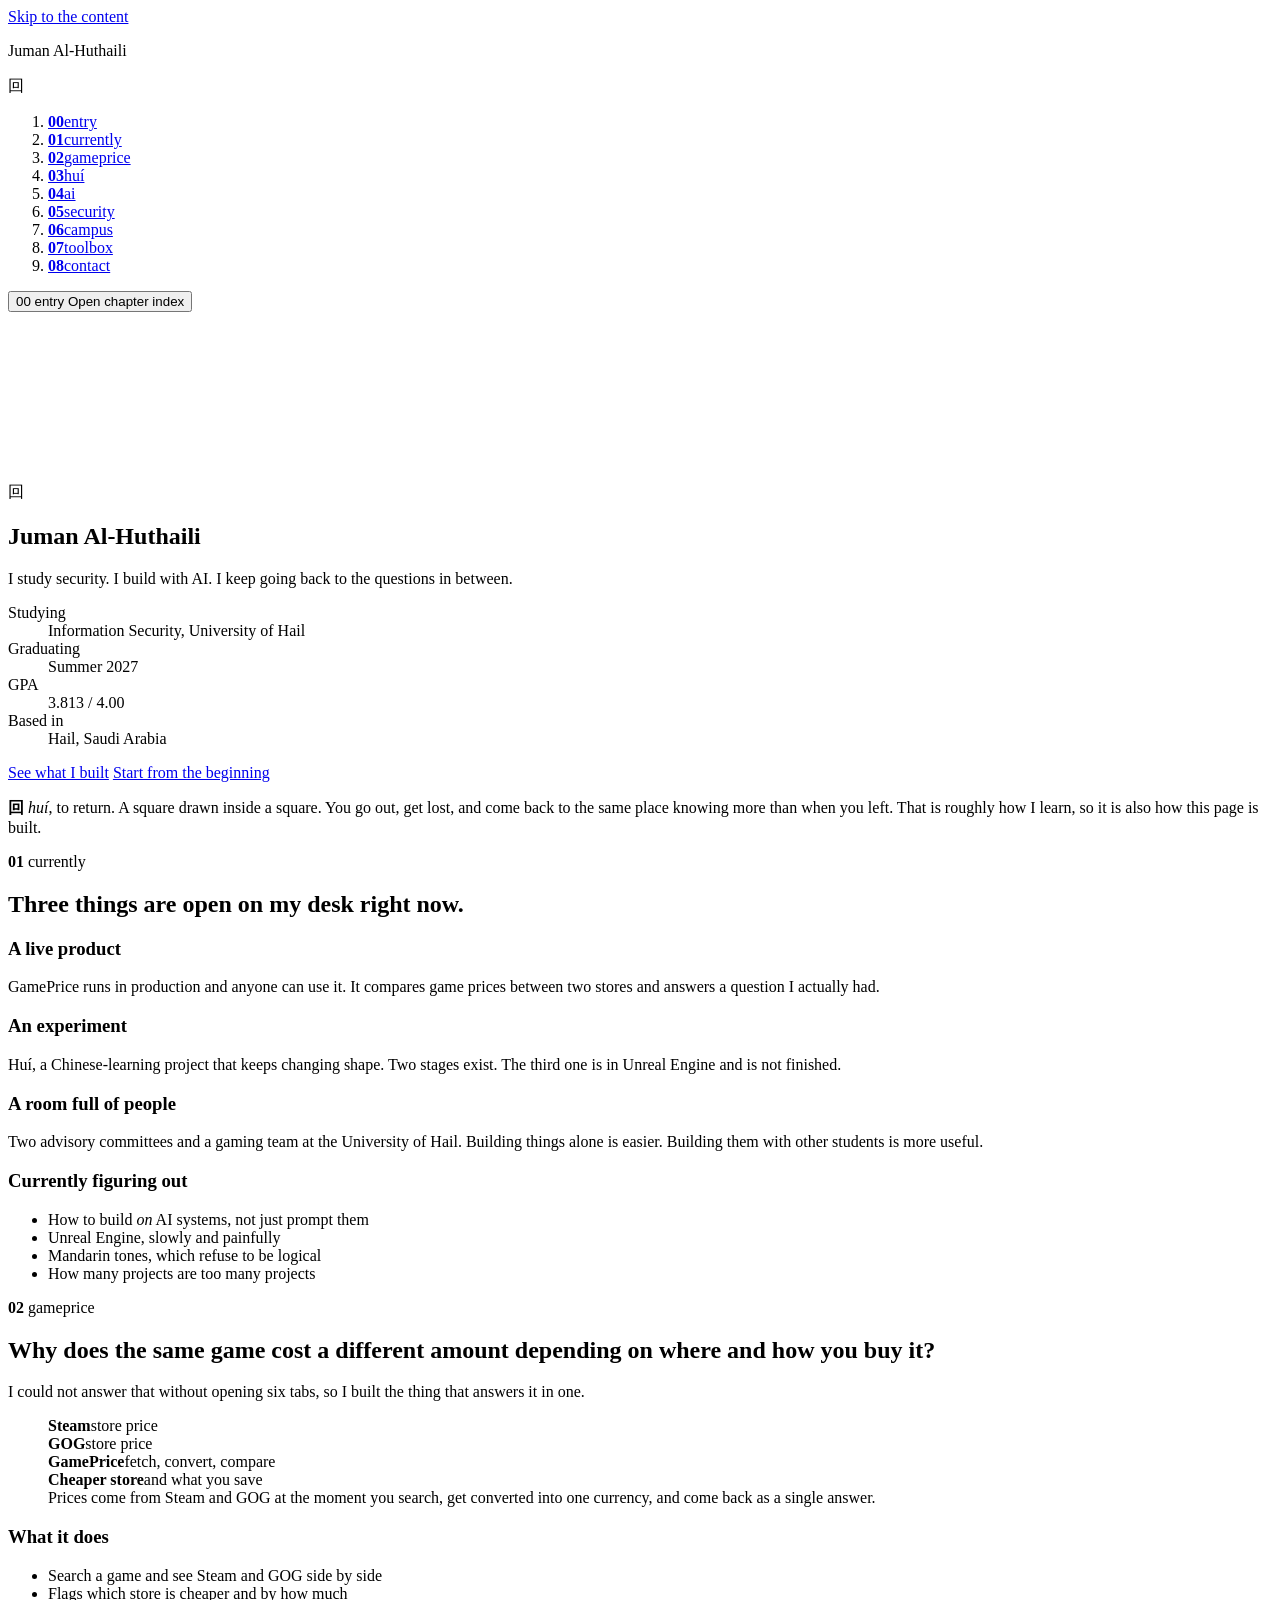
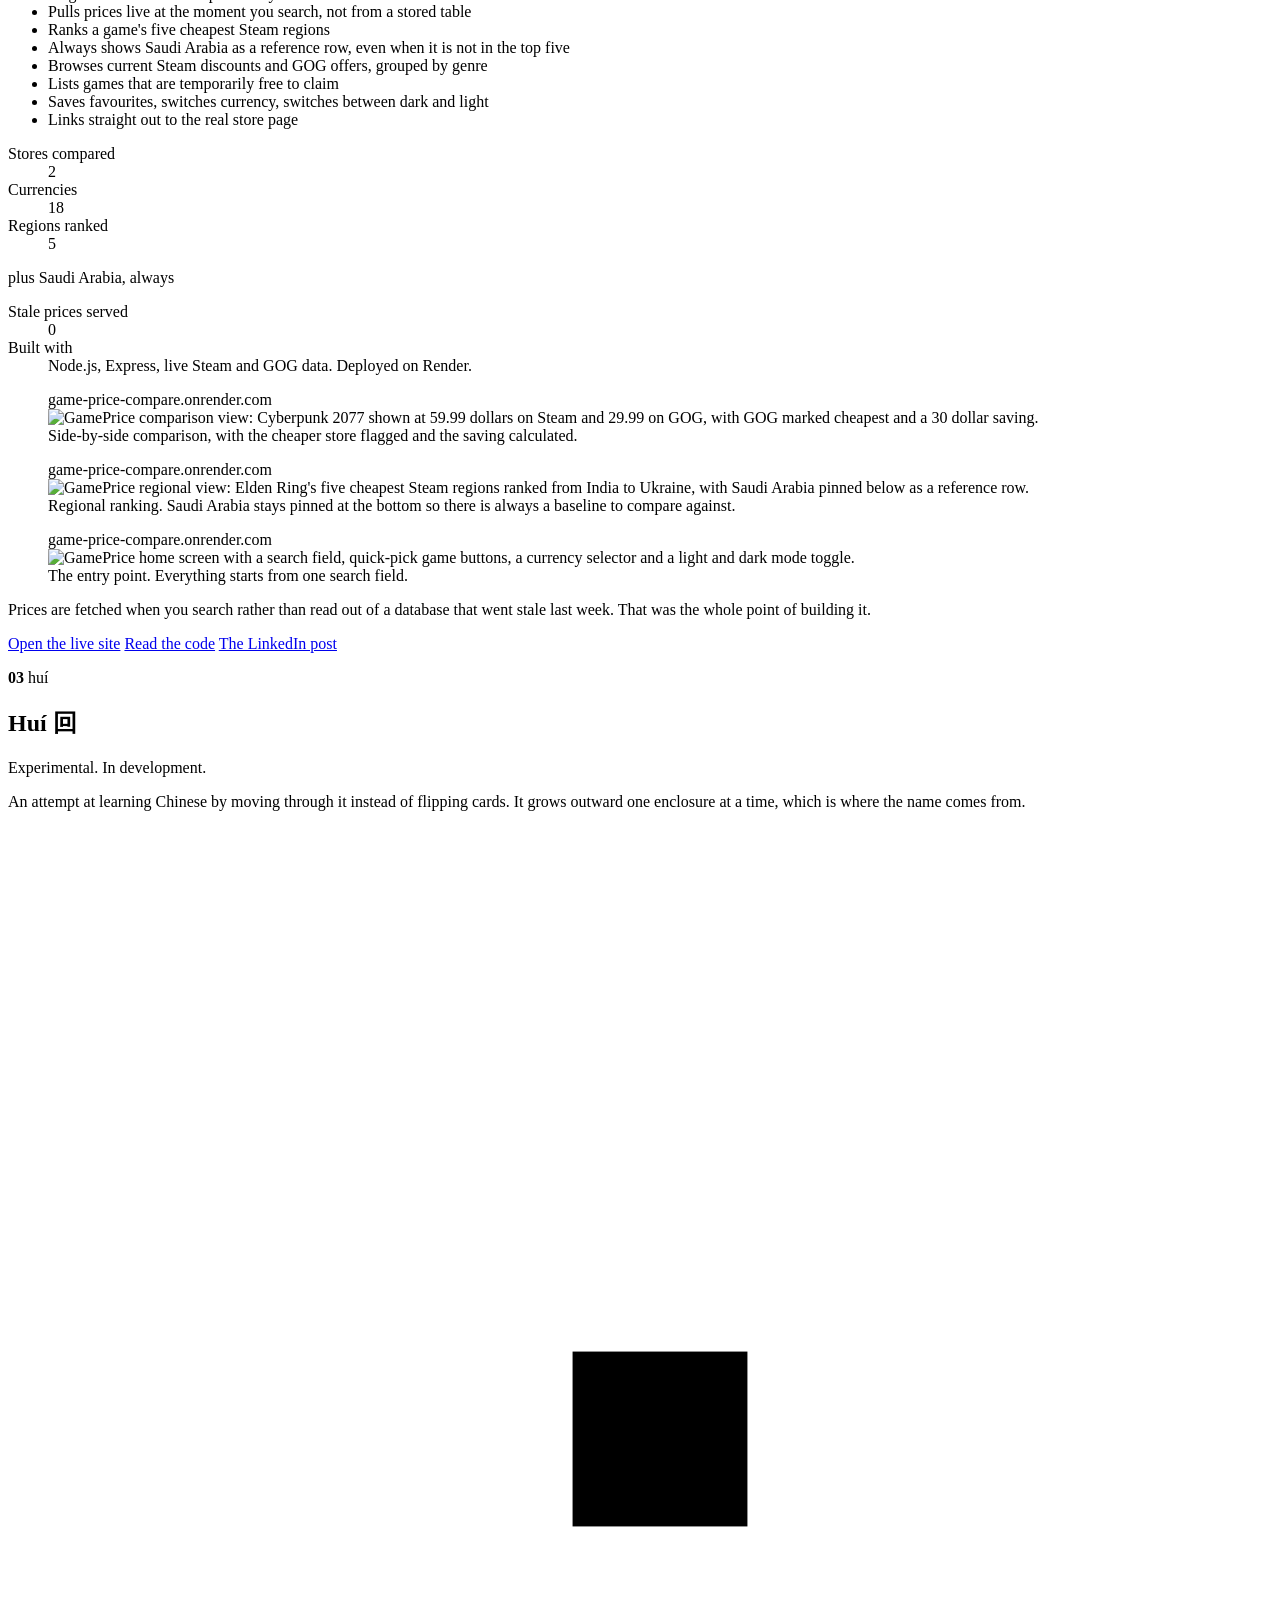
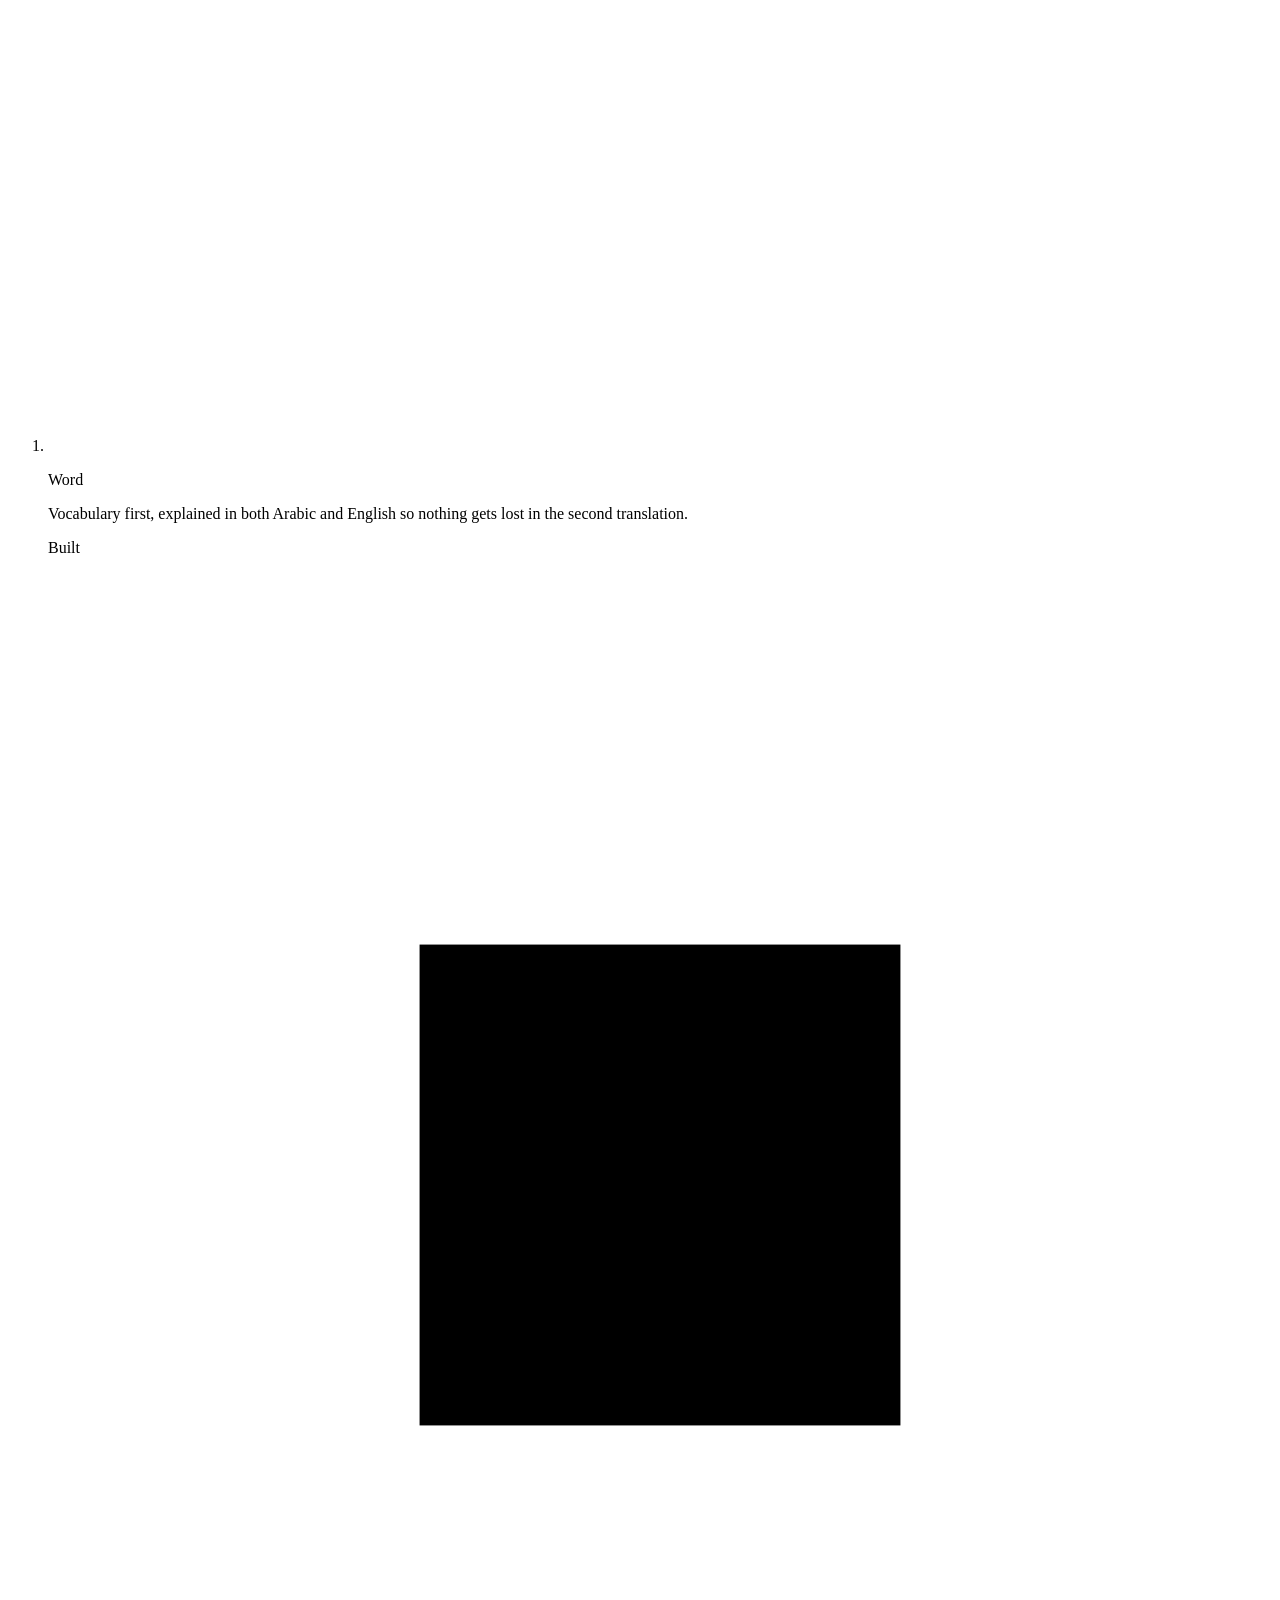
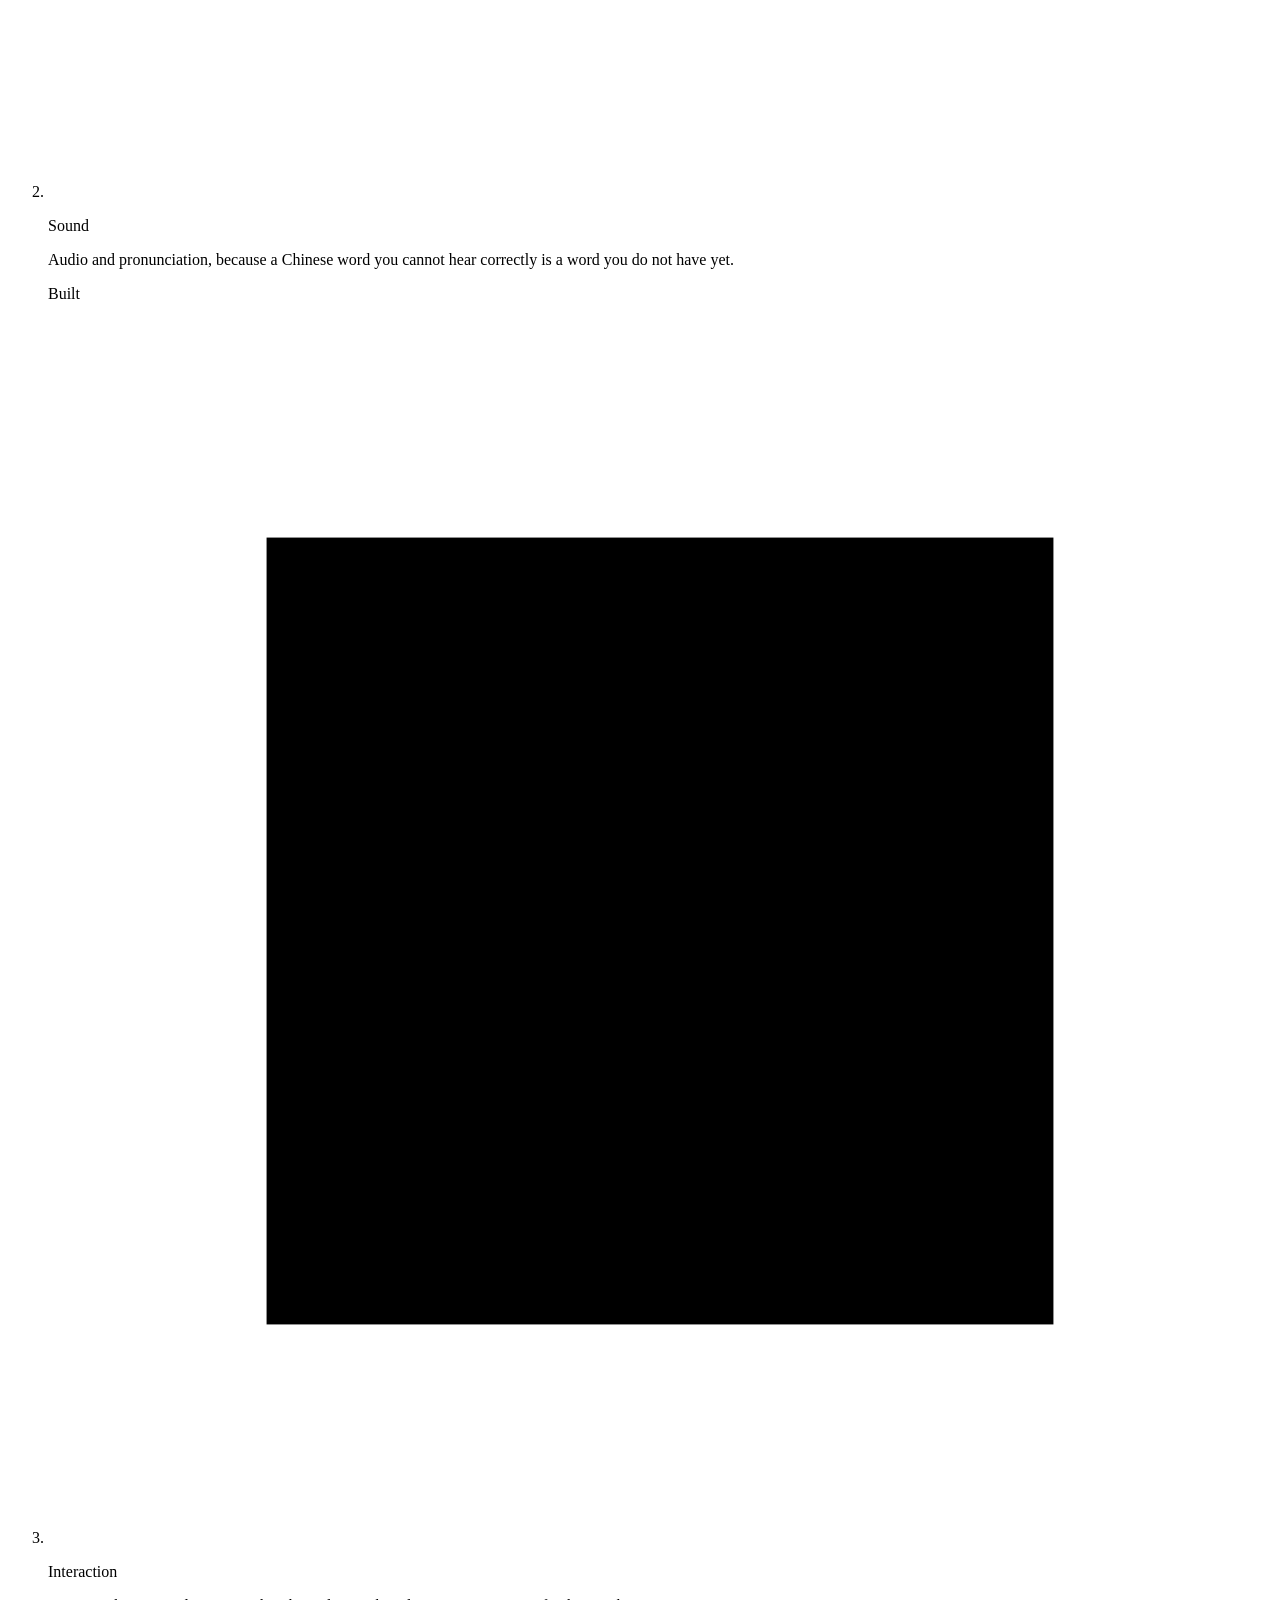
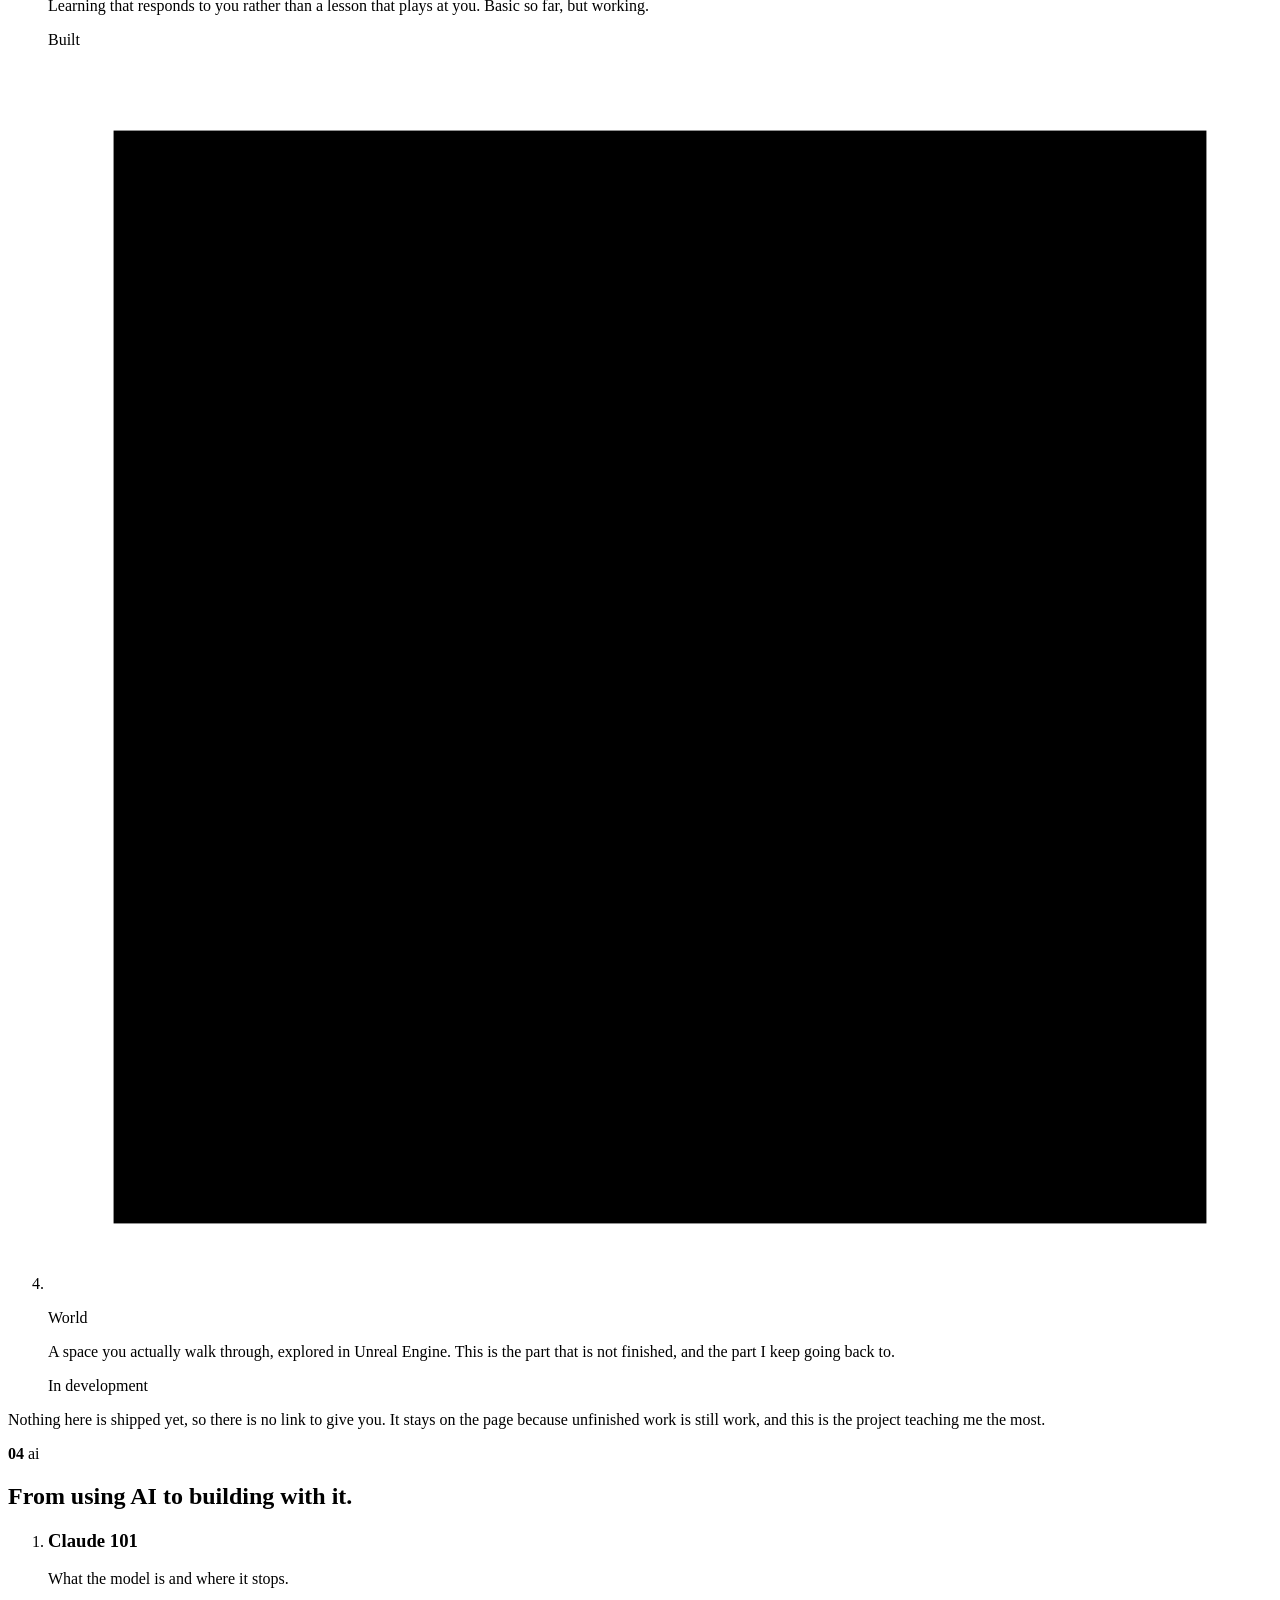
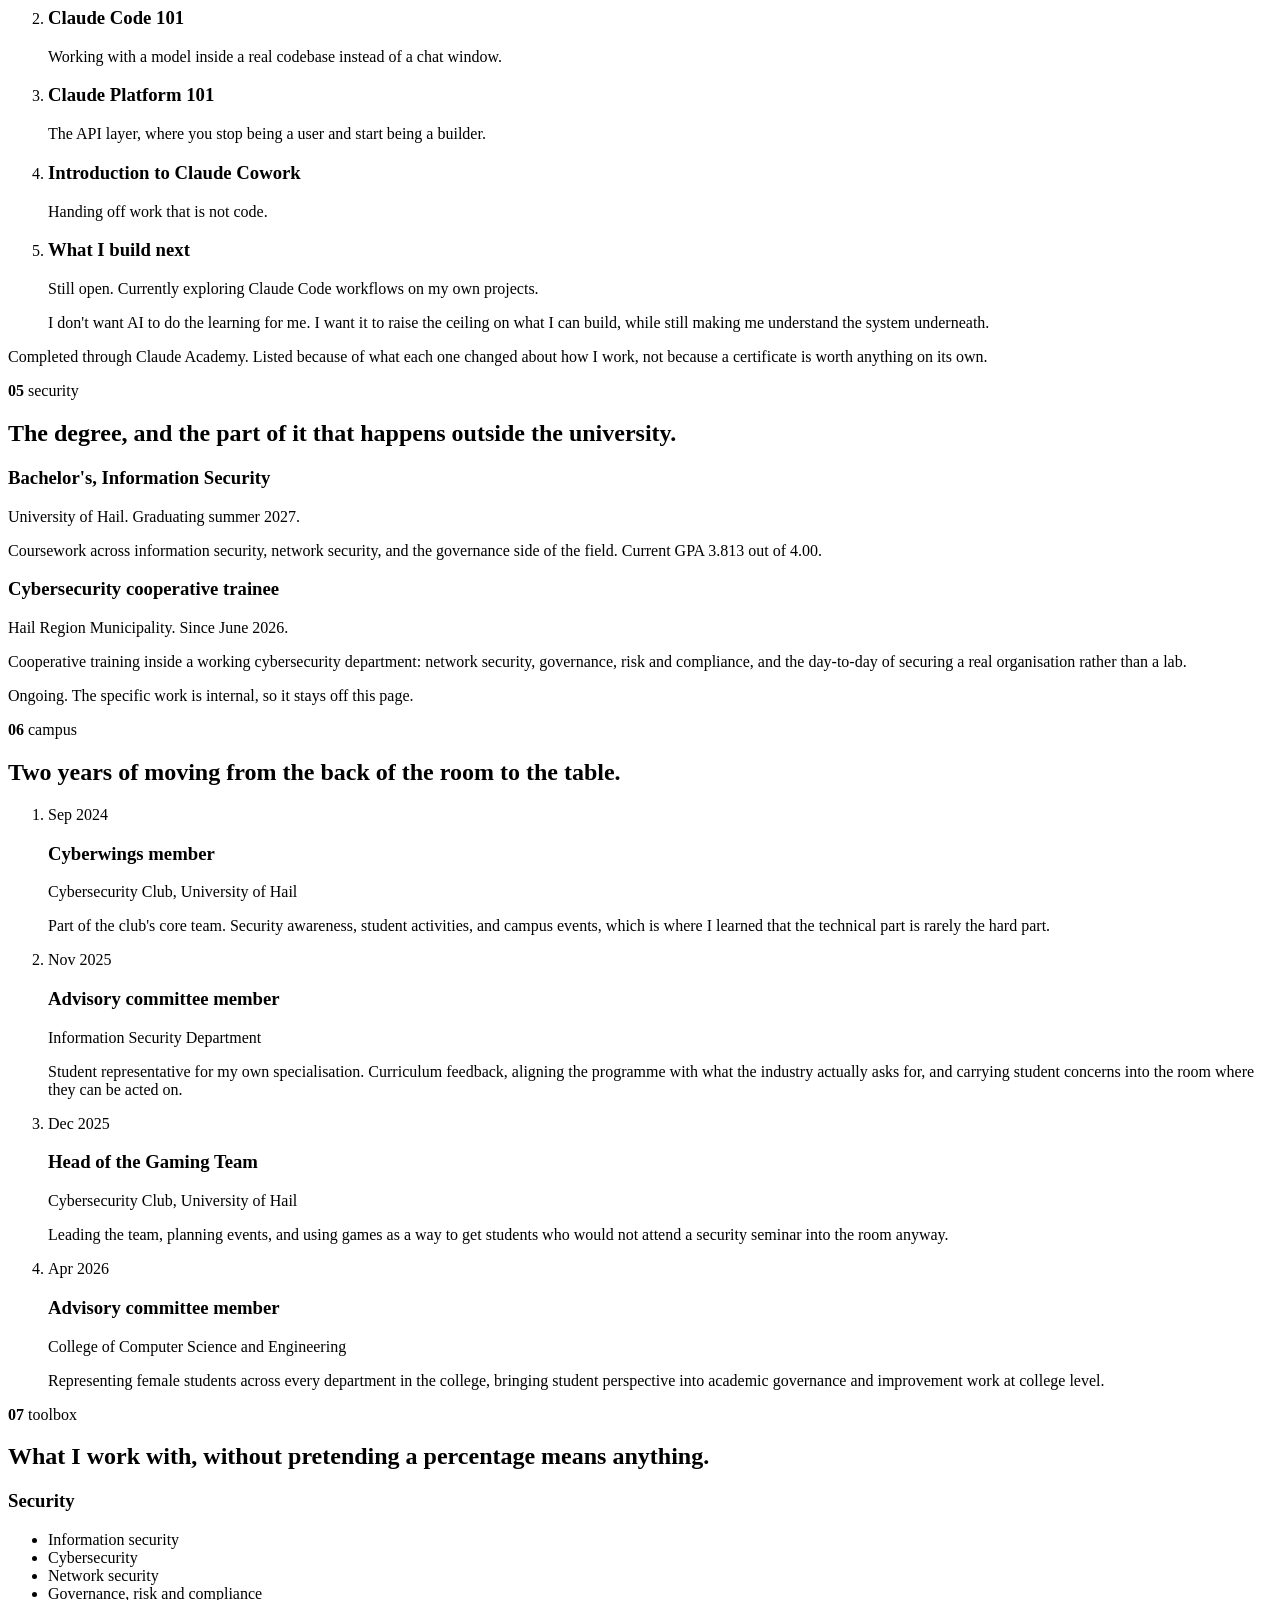
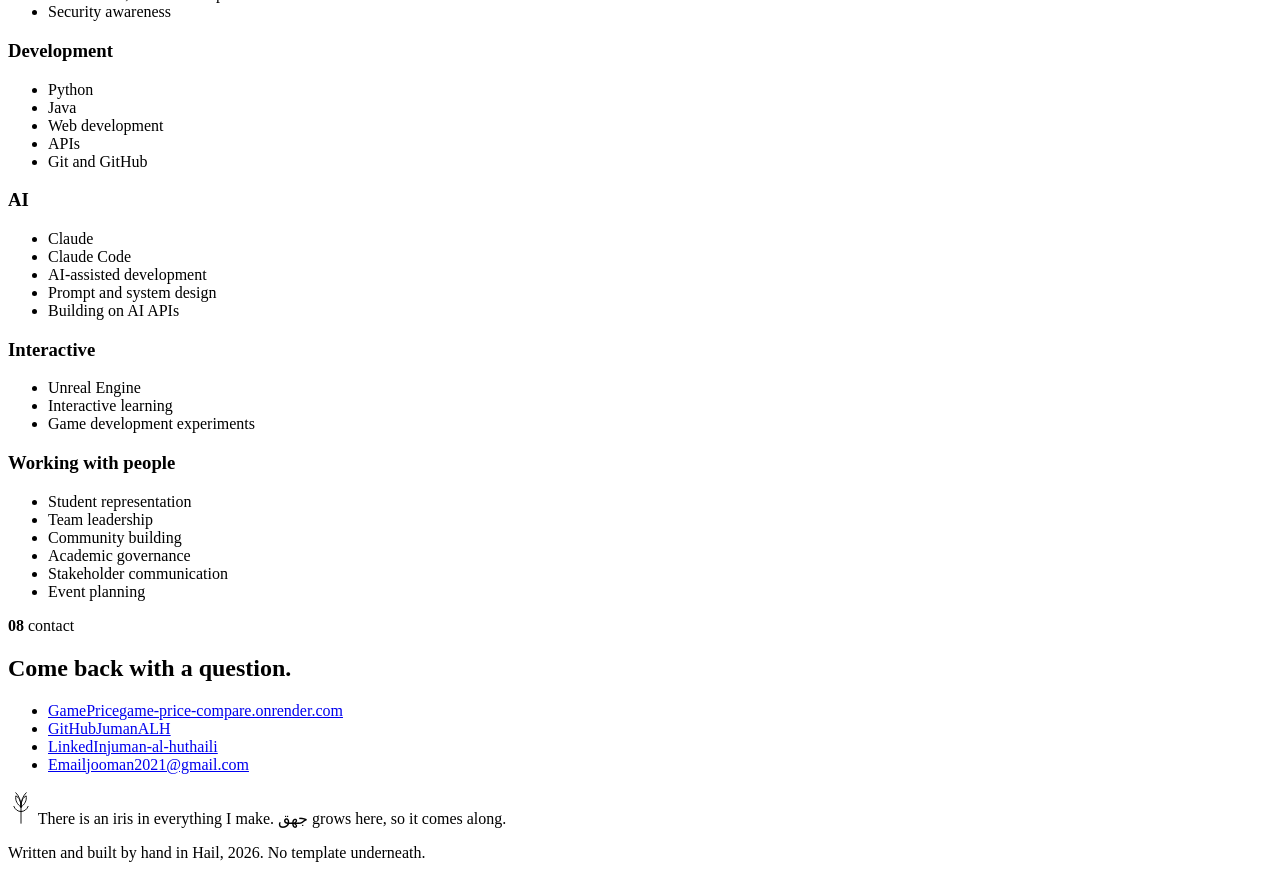
==== index.html @ 05d81c1e "Add files via upload" ====
<!DOCTYPE html>
<html lang="en">
<head>
<meta charset="utf-8">
<meta name="viewport" content="width=device-width, initial-scale=1, viewport-fit=cover">
<title>Juman Al-Huthaili — Information Security, University of Hail</title>
<meta name="description" content="Information Security student at the University of Hail. I build live tools with AI, experiment with interactive learning, and represent students on two college advisory committees.">
<meta name="author" content="Juman Al-Huthaili">
<meta name="theme-color" content="#0B0D14">
<link rel="canonical" href="https://juman-portfolio.vercel.app/">

<meta property="og:type" content="website">
<meta property="og:title" content="Juman Al-Huthaili — Information Security, University of Hail">
<meta property="og:description" content="I study security. I build with AI. I keep going back to the questions in between.">
<meta property="og:url" content="https://juman-portfolio.vercel.app/">
<meta property="og:image" content="https://juman-portfolio.vercel.app/assets/img/og.png">
<meta property="og:image:width" content="1200">
<meta property="og:image:height" content="630">
<meta property="og:locale" content="en">
<meta name="twitter:card" content="summary_large_image">
<meta name="twitter:title" content="Juman Al-Huthaili — Information Security, University of Hail">
<meta name="twitter:description" content="I study security. I build with AI. I keep going back to the questions in between.">
<meta name="twitter:image" content="https://juman-portfolio.vercel.app/assets/img/og.png">

<link rel="icon" href="assets/img/favicon.svg" type="image/svg+xml">
<link rel="apple-touch-icon" href="assets/img/apple-touch-icon.png">

<link rel="preconnect" href="https://fonts.googleapis.com">
<link rel="preconnect" href="https://fonts.gstatic.com" crossorigin>
<link rel="stylesheet" href="https://fonts.googleapis.com/css2?family=Archivo:wght@400;500;600&family=Fraunces:opsz,wght@9..144,300;9..144,400;9..144,600&family=JetBrains+Mono:wght@400;500&display=swap">
<link rel="stylesheet" href="https://fonts.googleapis.com/css2?family=Noto+Serif+SC:wght@400;500&text=%E5%9B%9E&display=swap">
<link rel="stylesheet" href="assets/css/style.css">

<script type="application/ld+json">
{
  "@context": "https://schema.org",
  "@type": "Person",
  "name": "Juman Al-Huthaili",
  "jobTitle": "Information Security student",
  "affiliation": { "@type": "CollegeOrUniversity", "name": "University of Hail" },
  "address": { "@type": "PostalAddress", "addressLocality": "Hail", "addressCountry": "SA" },
  "knowsAbout": ["Information Security", "Network Security", "Governance Risk and Compliance", "AI-assisted development", "Web development"]
}
</script>
</head>

<body>
<a class="skip" href="#chapter-01">Skip to the content</a>

<!-- ===== FIXED OUTER FRAME — the outer square of 回 ===== -->
<div class="frame" aria-hidden="true">
  <span class="frame__edge frame__edge--t"></span>
  <span class="frame__edge frame__edge--r"></span>
  <span class="frame__edge frame__edge--b"></span>
  <span class="frame__edge frame__edge--l"></span>
  <i class="frame__progress" id="progress"></i>
</div>

<header class="hud">
  <p class="hud__name">Juman Al-Huthaili</p>
  <p class="hud__glyph" aria-hidden="true">回</p>
</header>

<nav class="rail" aria-label="Chapters">
  <ol class="rail__list">
    <li><a href="#chapter-00" data-rail="00"><b>00</b><span>entry</span></a></li>
    <li><a href="#chapter-01" data-rail="01"><b>01</b><span>currently</span></a></li>
    <li><a href="#chapter-02" data-rail="02"><b>02</b><span>gameprice</span></a></li>
    <li><a href="#chapter-03" data-rail="03"><b>03</b><span>huí</span></a></li>
    <li><a href="#chapter-04" data-rail="04"><b>04</b><span>ai</span></a></li>
    <li><a href="#chapter-05" data-rail="05"><b>05</b><span>security</span></a></li>
    <li><a href="#chapter-06" data-rail="06"><b>06</b><span>campus</span></a></li>
    <li><a href="#chapter-07" data-rail="07"><b>07</b><span>toolbox</span></a></li>
    <li><a href="#chapter-08" data-rail="08"><b>08</b><span>contact</span></a></li>
  </ol>
</nav>

<button class="menu-btn" id="menuBtn" aria-expanded="false" aria-controls="menu">
  <span class="menu-btn__now" id="menuNow">00 entry</span>
  <span class="menu-btn__ico" aria-hidden="true"><i></i><i></i></span>
  <span class="sr">Open chapter index</span>
</button>

<div class="menu" id="menu" hidden>
  <ol class="menu__list">
    <li><a href="#chapter-00"><b>00</b> entry</a></li>
    <li><a href="#chapter-01"><b>01</b> currently</a></li>
    <li><a href="#chapter-02"><b>02</b> gameprice</a></li>
    <li><a href="#chapter-03"><b>03</b> huí</a></li>
    <li><a href="#chapter-04"><b>04</b> ai</a></li>
    <li><a href="#chapter-05"><b>05</b> security</a></li>
    <li><a href="#chapter-06"><b>06</b> campus</a></li>
    <li><a href="#chapter-07"><b>07</b> toolbox</a></li>
    <li><a href="#chapter-08"><b>08</b> contact</a></li>
  </ol>
</div>

<main>

<!-- ============ 00 / ENTRY ============ -->
<section class="chapter chapter--entry" id="chapter-00">
  <canvas class="lattice" id="lattice" aria-hidden="true"></canvas>

  <div class="entry">
    <p class="entry__glyph" aria-hidden="true">回</p>

    <h1 class="entry__name">
      <span class="line"><span>Juman</span></span>
      <span class="line"><span>Al-Huthaili</span></span>
    </h1>

    <p class="entry__lede">
      <span class="line"><span>I study security. I build with AI.</span></span>
      <span class="line"><span>I keep going back to the questions in between.</span></span>
    </p>

    <dl class="facts">
      <div><dt>Studying</dt><dd>Information Security, University of Hail</dd></div>
      <div><dt>Graduating</dt><dd>Summer 2027</dd></div>
      <div><dt>GPA</dt><dd><span class="num">3.813</span> / 4.00</dd></div>
      <div><dt>Based in</dt><dd>Hail, Saudi Arabia</dd></div>
    </dl>

    <div class="entry__actions">
      <a class="btn btn--primary" href="#chapter-02" data-magnet>See what I built</a>
      <a class="btn" href="#chapter-01">Start from the beginning</a>
    </div>
  </div>

  <aside class="gloss">
    <p><b lang="zh">回</b> <i>huí</i>, to return. A square drawn inside a square. You go out, get lost, and come back to the same place knowing more than when you left. That is roughly how I learn, so it is also how this page is built.</p>
  </aside>
</section>

<!-- ============ 01 / CURRENTLY ============ -->
<section class="chapter" id="chapter-01" aria-labelledby="h-01">
  <p class="mark"><b>01</b> currently</p>
  <h2 class="h-lead" id="h-01">Three things are open on my desk right now.</h2>

  <div class="open-desk">
    <article>
      <h3>A live product</h3>
      <p>GamePrice runs in production and anyone can use it. It compares game prices between two stores and answers a question I actually had.</p>
    </article>
    <article>
      <h3>An experiment</h3>
      <p>Huí, a Chinese-learning project that keeps changing shape. Two stages exist. The third one is in Unreal Engine and is not finished.</p>
    </article>
    <article>
      <h3>A room full of people</h3>
      <p>Two advisory committees and a gaming team at the University of Hail. Building things alone is easier. Building them with other students is more useful.</p>
    </article>
  </div>

  <div class="figuring">
    <h3>Currently figuring out</h3>
    <ul>
      <li>How to build <em>on</em> AI systems, not just prompt them</li>
      <li>Unreal Engine, slowly and painfully</li>
      <li>Mandarin tones, which refuse to be logical</li>
      <li>How many projects are too many projects</li>
    </ul>
  </div>
</section>

<!-- ============ 02 / GAMEPRICE — the page inverts ============ -->
<section class="chapter chapter--paper" id="chapter-02" aria-labelledby="h-02">
  <p class="mark"><b>02</b> gameprice</p>

  <div class="case-q">
    <h2 id="h-02">Why does the same game cost a different amount depending on where and how you buy it?</h2>
    <p class="case-q__sub">I could not answer that without opening six tabs, so I built the thing that answers it in one.</p>
  </div>

  <!-- how it works: reflows from a row on desktop to a column on a phone -->
  <figure class="system" id="system">
    <div class="flow">
      <div class="flow__in">
        <div class="node"><b>Steam</b><span>store price</span></div>
        <div class="node"><b>GOG</b><span>store price</span></div>
      </div>
      <div class="flow__arrow flow__arrow--a" aria-hidden="true"><i></i></div>
      <div class="node node--hub"><b>GamePrice</b><span>fetch, convert, compare</span></div>
      <div class="flow__arrow flow__arrow--b" aria-hidden="true"><i></i></div>
      <div class="node node--out"><b>Cheaper store</b><span>and what you save</span></div>
    </div>
    <figcaption>Prices come from Steam and GOG at the moment you search, get converted into one currency, and come back as a single answer.</figcaption>
  </figure>

  <div class="case-grid">
    <div class="case-does">
      <h3>What it does</h3>
      <ul class="ticks">
        <li>Search a game and see Steam and GOG side by side</li>
        <li>Flags which store is cheaper and by how much</li>
        <li>Pulls prices live at the moment you search, not from a stored table</li>
        <li>Ranks a game's five cheapest Steam regions</li>
        <li>Always shows Saudi Arabia as a reference row, even when it is not in the top five</li>
        <li>Browses current Steam discounts and GOG offers, grouped by genre</li>
        <li>Lists games that are temporarily free to claim</li>
        <li>Saves favourites, switches currency, switches between dark and light</li>
        <li>Links straight out to the real store page</li>
      </ul>
    </div>

    <dl class="counts">
      <div><dt>Stores compared</dt><dd class="num">2</dd></div>
      <div><dt>Currencies</dt><dd class="num">18</dd></div>
      <div><dt>Regions ranked</dt><dd class="num">5</dd><p class="counts__plus">plus Saudi Arabia, always</p></div>
      <div><dt>Stale prices served</dt><dd class="num">0</dd></div>
      <div class="counts__stack"><dt>Built with</dt><dd>Node.js, Express, live Steam and GOG data. Deployed on Render.</dd></div>
    </dl>
  </div>

  <div class="shots">
    <figure class="shot">
      <div class="win"><i></i><i></i><i></i><span class="win__url">game-price-compare.onrender.com</span></div>
      <img src="assets/img/gp-compare.webp" width="1160" height="669" loading="lazy" decoding="async"
           alt="GamePrice comparison view: Cyberpunk 2077 shown at 59.99 dollars on Steam and 29.99 on GOG, with GOG marked cheapest and a 30 dollar saving.">
      <figcaption>Side-by-side comparison, with the cheaper store flagged and the saving calculated.</figcaption>
    </figure>
    <figure class="shot">
      <div class="win"><i></i><i></i><i></i><span class="win__url">game-price-compare.onrender.com</span></div>
      <img src="assets/img/gp-regions.webp" width="1160" height="669" loading="lazy" decoding="async"
           alt="GamePrice regional view: Elden Ring's five cheapest Steam regions ranked from India to Ukraine, with Saudi Arabia pinned below as a reference row.">
      <figcaption>Regional ranking. Saudi Arabia stays pinned at the bottom so there is always a baseline to compare against.</figcaption>
    </figure>
    <figure class="shot shot--wide">
      <div class="win"><i></i><i></i><i></i><span class="win__url">game-price-compare.onrender.com</span></div>
      <img src="assets/img/gp-home.webp" width="1160" height="499" loading="lazy" decoding="async"
           alt="GamePrice home screen with a search field, quick-pick game buttons, a currency selector and a light and dark mode toggle.">
      <figcaption>The entry point. Everything starts from one search field.</figcaption>
    </figure>
  </div>

  <p class="case-note">Prices are fetched when you search rather than read out of a database that went stale last week. That was the whole point of building it.</p>

  <div class="entry__actions">
    <a class="btn btn--primary" href="https://game-price-compare.onrender.com/" data-link="gamepriceLive" target="_blank" rel="noopener" data-magnet>Open the live site</a>
    <a class="btn" href="https://github.com/JumanALH/game-price-compare" data-link="gamepriceRepo" target="_blank" rel="noopener">Read the code</a>
    <a class="btn" href="https://lnkd.in/p/dMDTiR3V" data-link="gamepricePost" target="_blank" rel="noopener">The LinkedIn post</a>
  </div>
</section>

<!-- ============ 03 / HUÍ ============ -->
<section class="chapter" id="chapter-03" aria-labelledby="h-03">
  <p class="mark"><b>03</b> huí</p>

  <div class="hui-head">
    <h2 id="h-03">Huí <span lang="zh" aria-hidden="true">回</span></h2>
    <p class="tag tag--wip">Experimental. In development.</p>
    <p class="hui-lede">An attempt at learning Chinese by moving through it instead of flipping cards. It grows outward one enclosure at a time, which is where the name comes from.</p>
  </div>

  <ol class="stages" id="stages">
    <li class="stage" data-stage="1">
      <svg class="rings" viewBox="0 0 56 56" aria-hidden="true" focusable="false"><rect x="24" y="24" width="8" height="8"/></svg>
      <p class="stage__n">Word</p>
      <p>Vocabulary first, explained in both Arabic and English so nothing gets lost in the second translation.</p>
      <p class="stage__state stage__state--done">Built</p>
    </li>
    <li class="stage" data-stage="2">
      <svg class="rings" viewBox="0 0 56 56" aria-hidden="true" focusable="false"><rect x="24" y="24" width="8" height="8"/><rect x="17" y="17" width="22" height="22"/></svg>
      <p class="stage__n">Sound</p>
      <p>Audio and pronunciation, because a Chinese word you cannot hear correctly is a word you do not have yet.</p>
      <p class="stage__state stage__state--done">Built</p>
    </li>
    <li class="stage" data-stage="3">
      <svg class="rings" viewBox="0 0 56 56" aria-hidden="true" focusable="false"><rect x="24" y="24" width="8" height="8"/><rect x="17" y="17" width="22" height="22"/><rect x="10" y="10" width="36" height="36"/></svg>
      <p class="stage__n">Interaction</p>
      <p>Learning that responds to you rather than a lesson that plays at you. Basic so far, but working.</p>
      <p class="stage__state stage__state--done">Built</p>
    </li>
    <li class="stage" data-stage="4">
      <svg class="rings" viewBox="0 0 56 56" aria-hidden="true" focusable="false"><rect x="24" y="24" width="8" height="8"/><rect x="17" y="17" width="22" height="22"/><rect x="10" y="10" width="36" height="36"/><rect x="3" y="3" width="50" height="50"/></svg>
      <p class="stage__n">World</p>
      <p>A space you actually walk through, explored in Unreal Engine. This is the part that is not finished, and the part I keep going back to.</p>
      <p class="stage__state stage__state--wip">In development</p>
    </li>
  </ol>

  <p class="case-note">Nothing here is shipped yet, so there is no link to give you. It stays on the page because unfinished work is still work, and this is the project teaching me the most.</p>
</section>

<!-- ============ 04 / AI ============ -->
<section class="chapter" id="chapter-04" aria-labelledby="h-04">
  <p class="mark"><b>04</b> ai</p>
  <h2 class="h-lead" id="h-04">From using AI to building with it.</h2>

  <div class="ai-wrap">
    <ol class="path">
      <li><span class="path__dot" aria-hidden="true"></span><h3>Claude 101</h3><p>What the model is and where it stops.</p></li>
      <li><span class="path__dot" aria-hidden="true"></span><h3>Claude Code 101</h3><p>Working with a model inside a real codebase instead of a chat window.</p></li>
      <li><span class="path__dot" aria-hidden="true"></span><h3>Claude Platform 101</h3><p>The API layer, where you stop being a user and start being a builder.</p></li>
      <li><span class="path__dot" aria-hidden="true"></span><h3>Introduction to Claude Cowork</h3><p>Handing off work that is not code.</p></li>
      <li class="path--open"><span class="path__dot" aria-hidden="true"></span><h3>What I build next</h3><p>Still open. Currently exploring Claude Code workflows on my own projects.</p></li>
    </ol>

    <blockquote class="creed">
      <p>I don't want AI to do the learning for me. I want it to raise the ceiling on what I can build, while still making me understand the system underneath.</p>
    </blockquote>
  </div>
  <p class="case-note">Completed through Claude Academy. Listed because of what each one changed about how I work, not because a certificate is worth anything on its own.</p>
</section>

<!-- ============ 05 / SECURITY ============ -->
<section class="chapter" id="chapter-05" aria-labelledby="h-05">
  <p class="mark"><b>05</b> security</p>
  <h2 class="h-lead" id="h-05">The degree, and the part of it that happens outside the university.</h2>

  <div class="two">
    <article class="panel">
      <h3>Bachelor's, Information Security</h3>
      <p class="panel__meta">University of Hail. Graduating summer 2027.</p>
      <p>Coursework across information security, network security, and the governance side of the field. Current GPA <span class="num">3.813</span> out of 4.00.</p>
    </article>

    <article class="panel">
      <h3>Cybersecurity cooperative trainee</h3>
      <p class="panel__meta">Hail Region Municipality. Since June 2026.</p>
      <p>Cooperative training inside a working cybersecurity department: network security, governance, risk and compliance, and the day-to-day of securing a real organisation rather than a lab.</p>
      <p class="panel__note">Ongoing. The specific work is internal, so it stays off this page.</p>
    </article>
  </div>
</section>

<!-- ============ 06 / CAMPUS ============ -->
<section class="chapter" id="chapter-06" aria-labelledby="h-06">
  <p class="mark"><b>06</b> campus</p>
  <h2 class="h-lead" id="h-06">Two years of moving from the back of the room to the table.</h2>

  <ol class="time">
    <li>
      <p class="time__when"><span class="num">Sep 2024</span></p>
      <div class="time__body">
        <h3>Cyberwings member</h3>
        <p class="time__where">Cybersecurity Club, University of Hail</p>
        <p>Part of the club's core team. Security awareness, student activities, and campus events, which is where I learned that the technical part is rarely the hard part.</p>
      </div>
    </li>
    <li>
      <p class="time__when"><span class="num">Nov 2025</span></p>
      <div class="time__body">
        <h3>Advisory committee member</h3>
        <p class="time__where">Information Security Department</p>
        <p>Student representative for my own specialisation. Curriculum feedback, aligning the programme with what the industry actually asks for, and carrying student concerns into the room where they can be acted on.</p>
      </div>
    </li>
    <li>
      <p class="time__when"><span class="num">Dec 2025</span></p>
      <div class="time__body">
        <h3>Head of the Gaming Team</h3>
        <p class="time__where">Cybersecurity Club, University of Hail</p>
        <p>Leading the team, planning events, and using games as a way to get students who would not attend a security seminar into the room anyway.</p>
      </div>
    </li>
    <li>
      <p class="time__when"><span class="num">Apr 2026</span></p>
      <div class="time__body">
        <h3>Advisory committee member</h3>
        <p class="time__where">College of Computer Science and Engineering</p>
        <p>Representing female students across every department in the college, bringing student perspective into academic governance and improvement work at college level.</p>
      </div>
    </li>
  </ol>
</section>

<!-- ============ 07 / TOOLBOX ============ -->
<section class="chapter" id="chapter-07" aria-labelledby="h-07">
  <p class="mark"><b>07</b> toolbox</p>
  <h2 class="h-lead" id="h-07">What I work with, without pretending a percentage means anything.</h2>

  <div class="tools">
    <section><h3>Security</h3><ul><li>Information security</li><li>Cybersecurity</li><li>Network security</li><li>Governance, risk and compliance</li><li>Security awareness</li></ul></section>
    <section><h3>Development</h3><ul><li>Python</li><li>Java</li><li>Web development</li><li>APIs</li><li>Git and GitHub</li></ul></section>
    <section><h3>AI</h3><ul><li>Claude</li><li>Claude Code</li><li>AI-assisted development</li><li>Prompt and system design</li><li>Building on AI APIs</li></ul></section>
    <section><h3>Interactive</h3><ul><li>Unreal Engine</li><li>Interactive learning</li><li>Game development experiments</li></ul></section>
    <section><h3>Working with people</h3><ul><li>Student representation</li><li>Team leadership</li><li>Community building</li><li>Academic governance</li><li>Stakeholder communication</li><li>Event planning</li></ul></section>
  </div>
</section>

<!-- ============ 08 / CONTACT ============ -->
<section class="chapter chapter--end" id="chapter-08" aria-labelledby="h-08">
  <p class="mark"><b>08</b> contact</p>
  <h2 class="h-lead" id="h-08">Come back with a question.</h2>

  <ul class="links">
    <li><a href="https://game-price-compare.onrender.com/" data-link="gamepriceLive" target="_blank" rel="noopener"><span>GamePrice</span><span class="links__v num">game-price-compare.onrender.com</span></a></li>
    <li><a href="https://github.com/JumanALH" data-link="github" target="_blank" rel="noopener"><span>GitHub</span><span class="links__v num">JumanALH</span></a></li>
    <li data-link-slot="linkedin"><a href="https://www.linkedin.com/in/juman-al-huthaili-762200325/" data-link="linkedin" target="_blank" rel="noopener"><span>LinkedIn</span><span class="links__v num">juman-al-huthaili</span></a></li>
    <li><a href="mailto:jooman2021@gmail.com" data-link="email"><span>Email</span><span class="links__v num">jooman2021@gmail.com</span></a></li>
  </ul>

  <footer class="foot">
    <p class="foot__iris">
      <svg viewBox="0 0 40 52" width="26" height="34" aria-hidden="true" focusable="false">
        <g fill="none" stroke="currentColor" stroke-width="1.4" stroke-linecap="round">
          <path d="M20 51V26"/>
          <path d="M20 26c-6-4-9-10-8-17 5 2 8 8 8 17z"/>
          <path d="M20 26c6-4 9-10 8-17-5 2-8 8-8 17z"/>
          <path d="M20 25c0-9 3-16 8-21"/>
          <path d="M20 25c0-9-3-16-8-21"/>
          <path d="M20 33c-5 0-9-3-11-8"/>
          <path d="M20 33c5 0 9-3 11-8"/>
        </g>
      </svg>
      <span>There is an iris in everything I make. جهق grows here, so it comes along.</span>
    </p>
    <p class="foot__meta">Written and built by hand in Hail, 2026. No template underneath.</p>
  </footer>
</section>

</main>

<script src="assets/js/config.js"></script>
<script src="assets/js/main.js" defer></script>
</body>
</html>
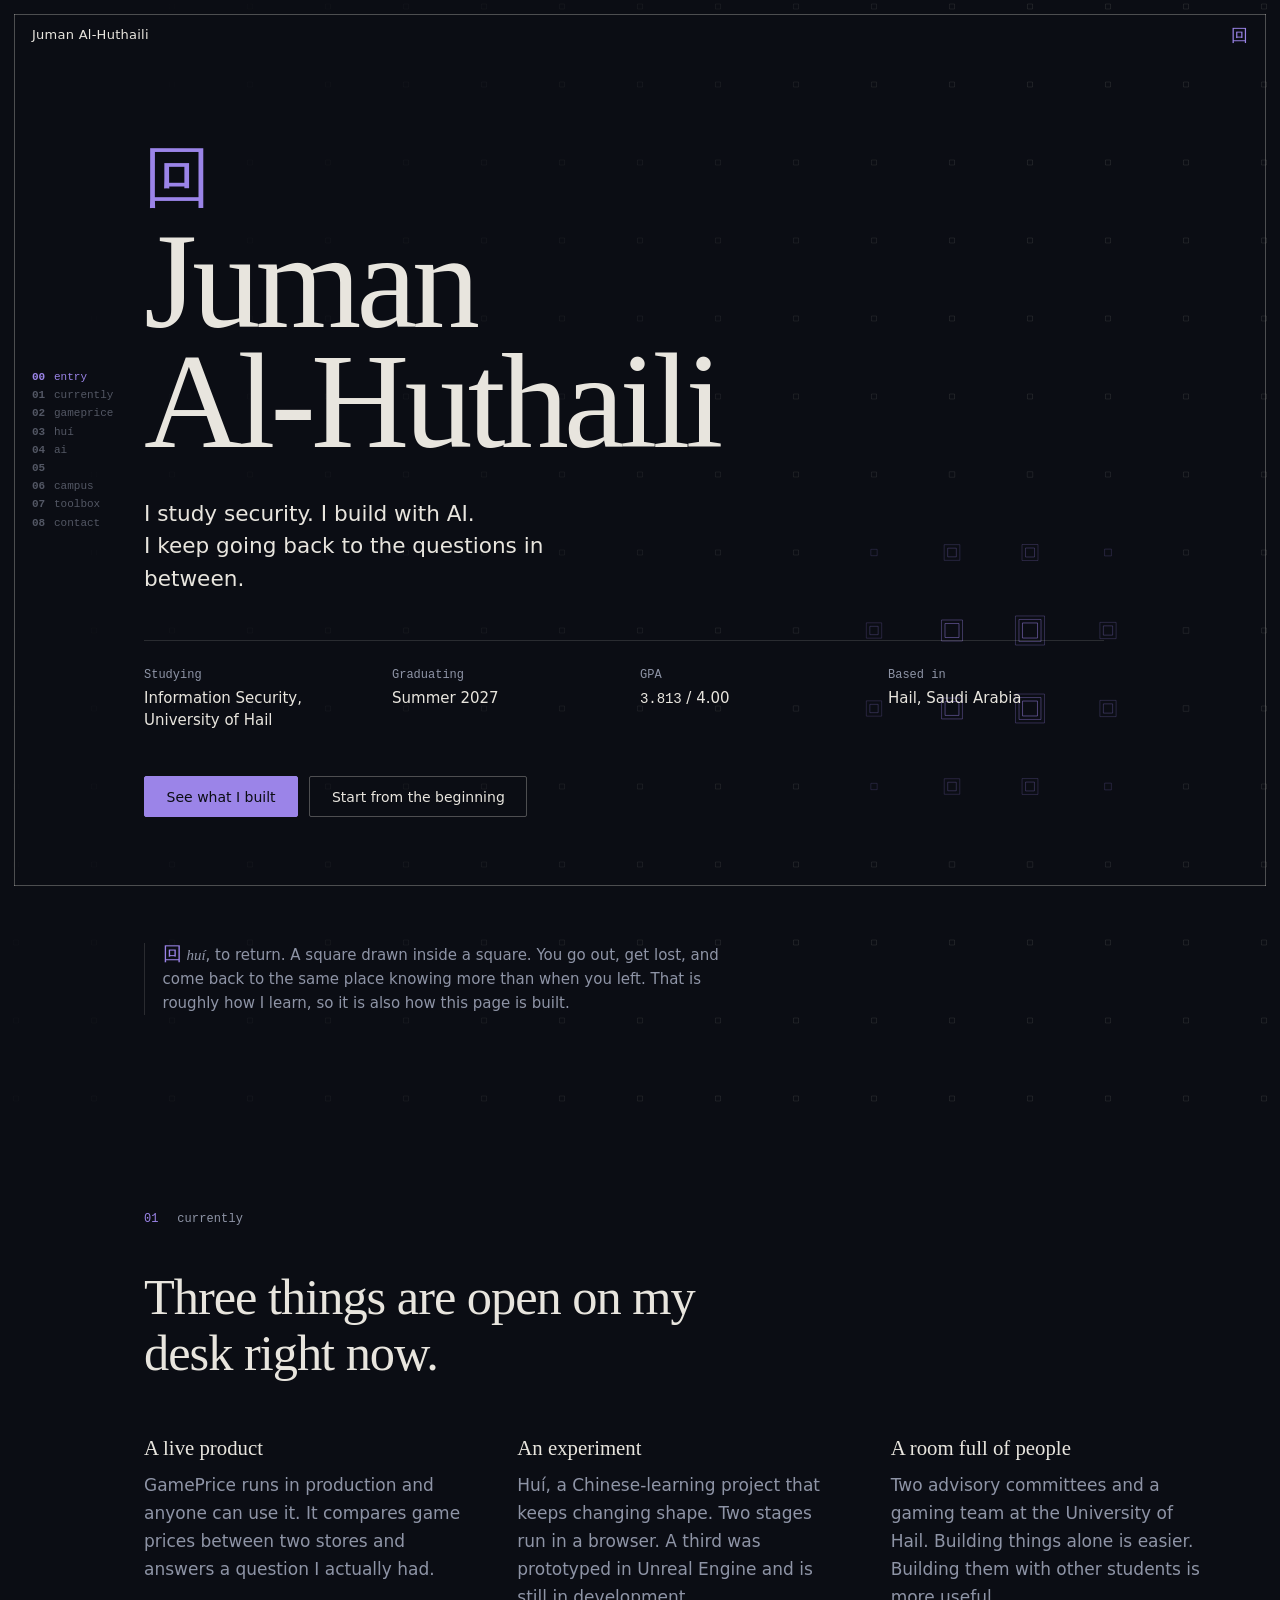
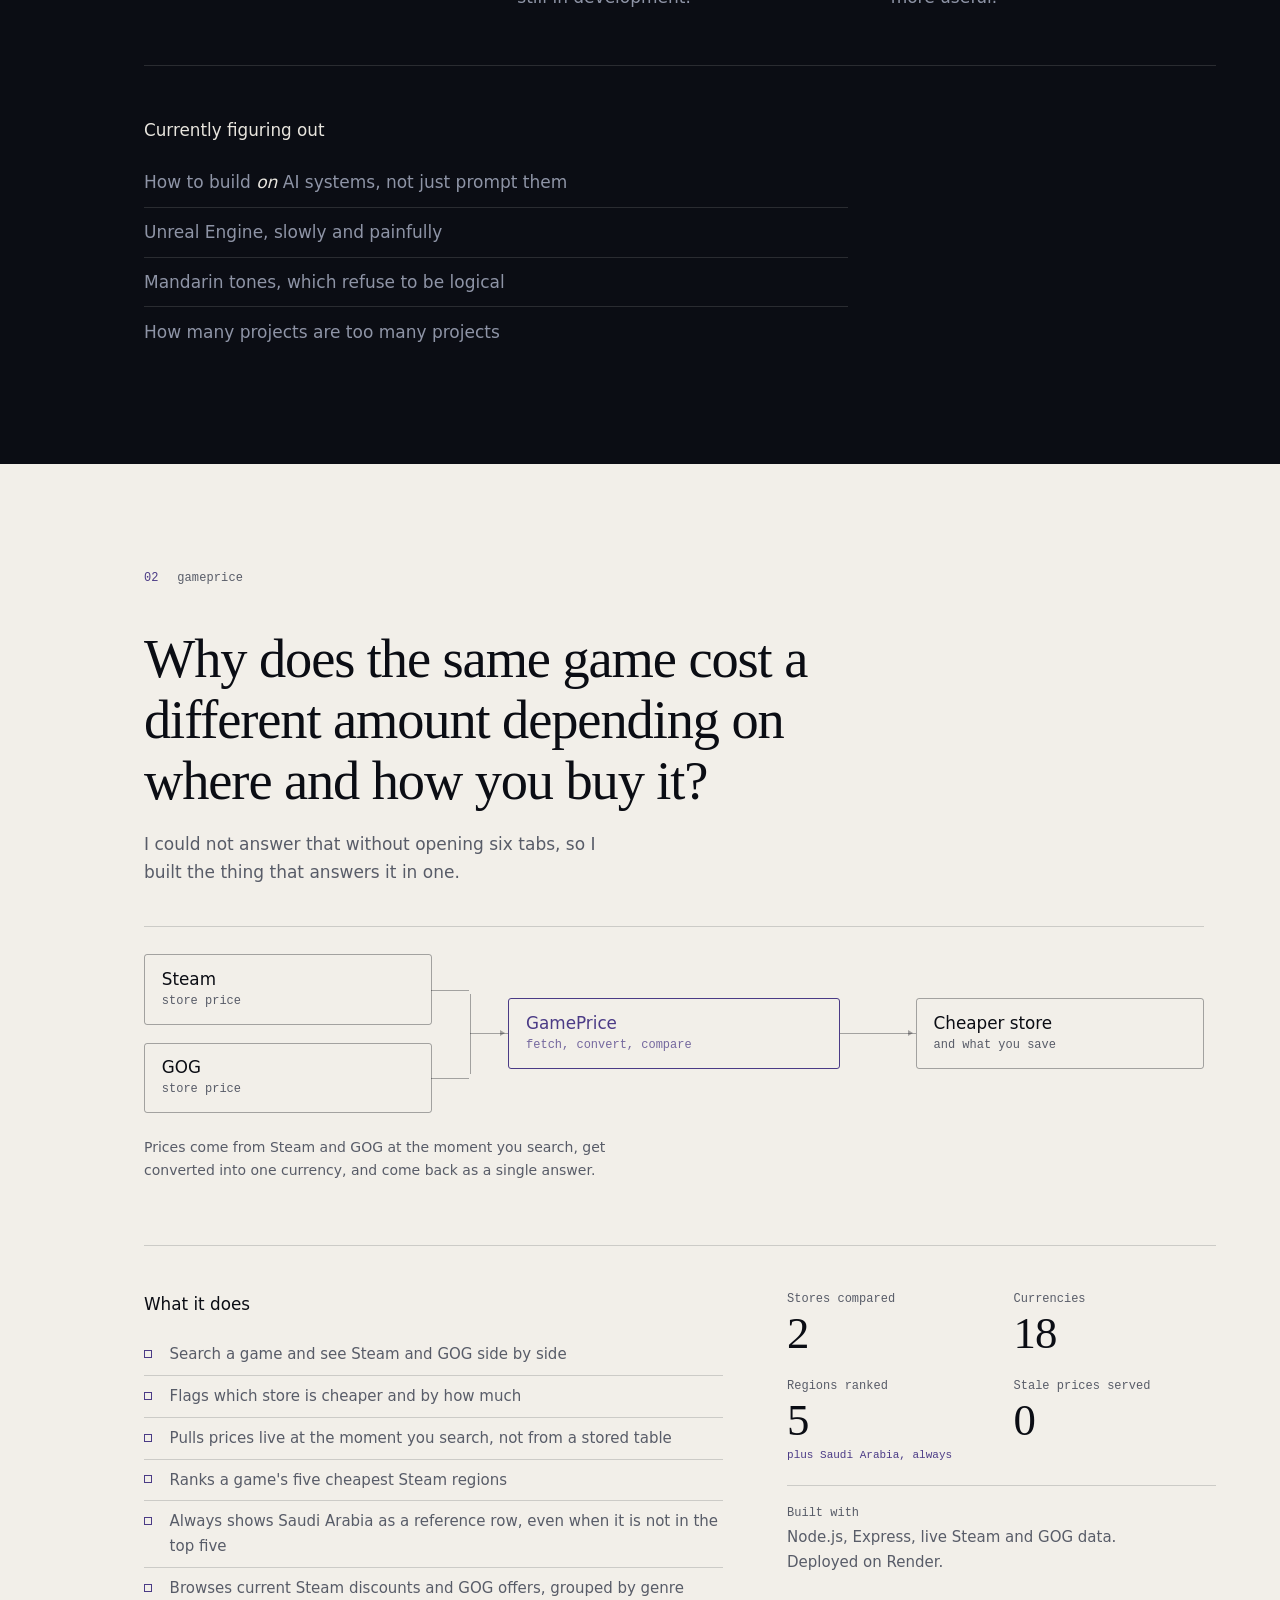
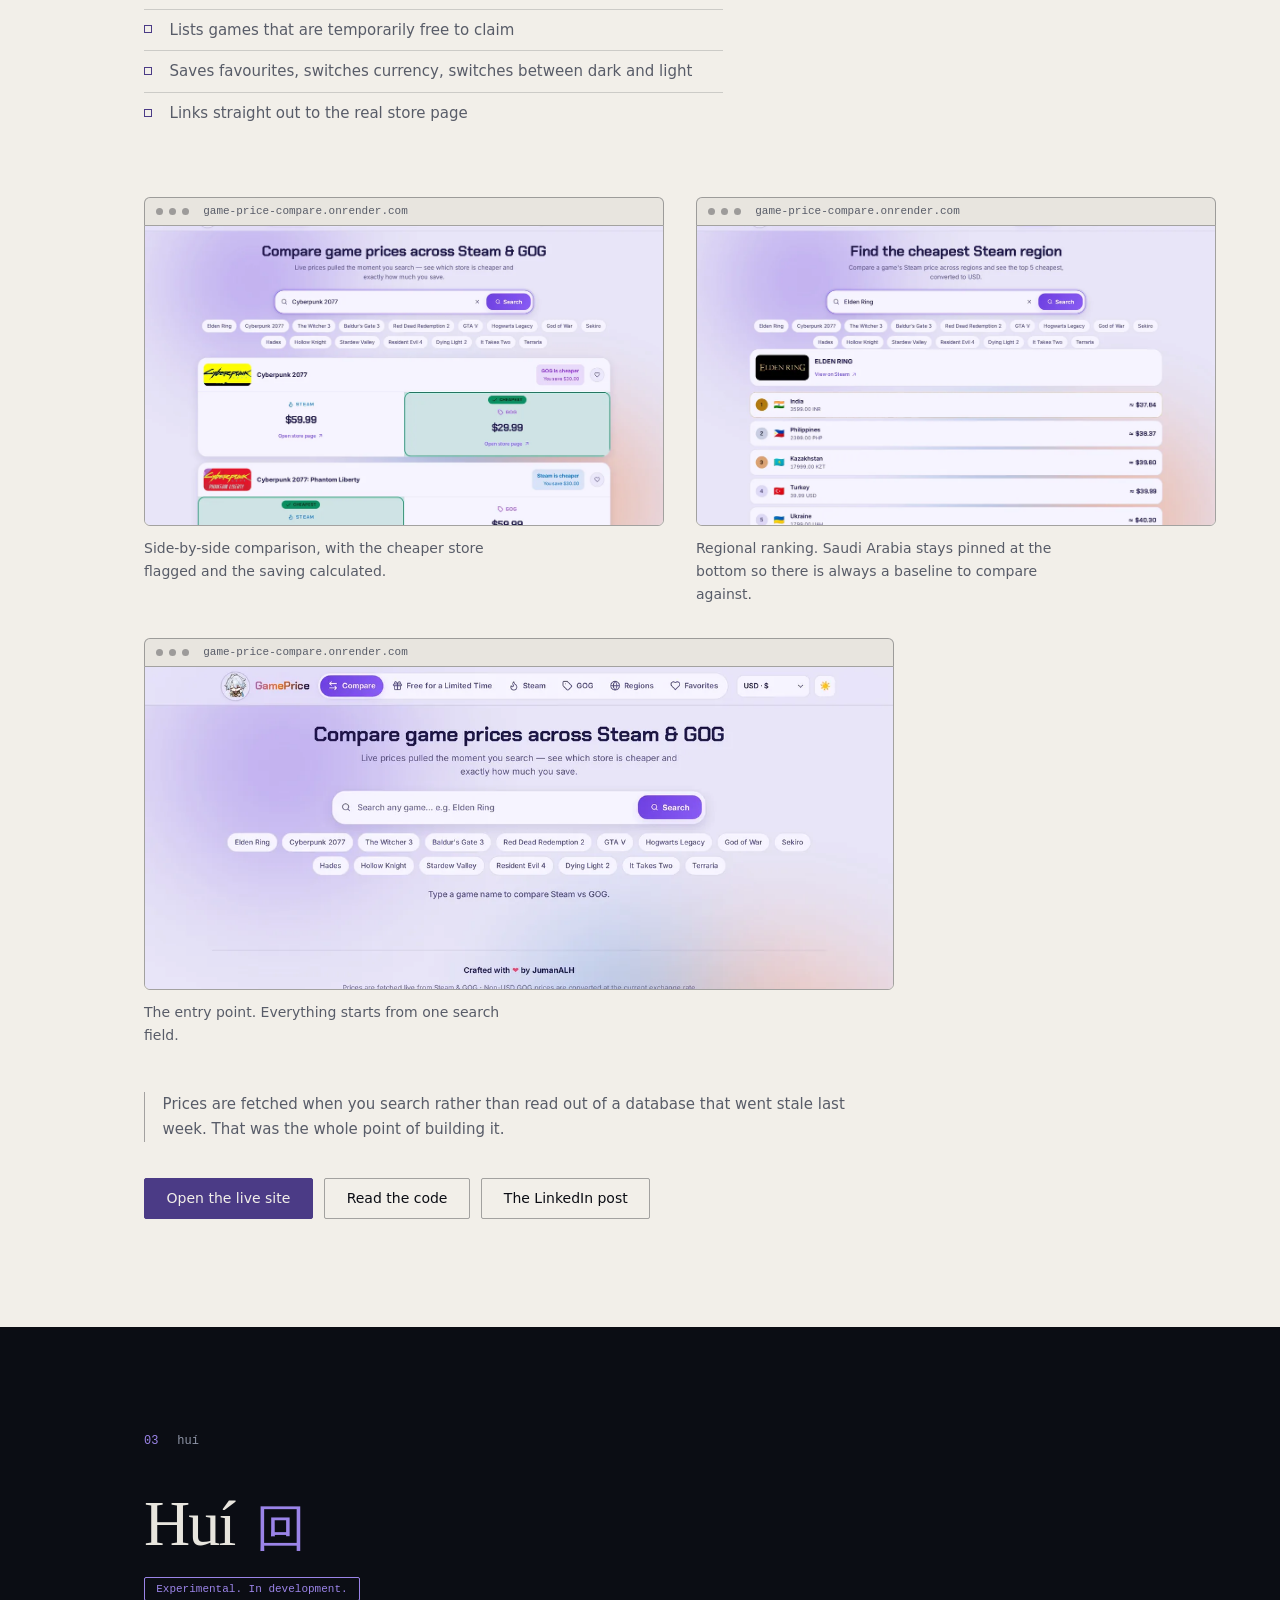
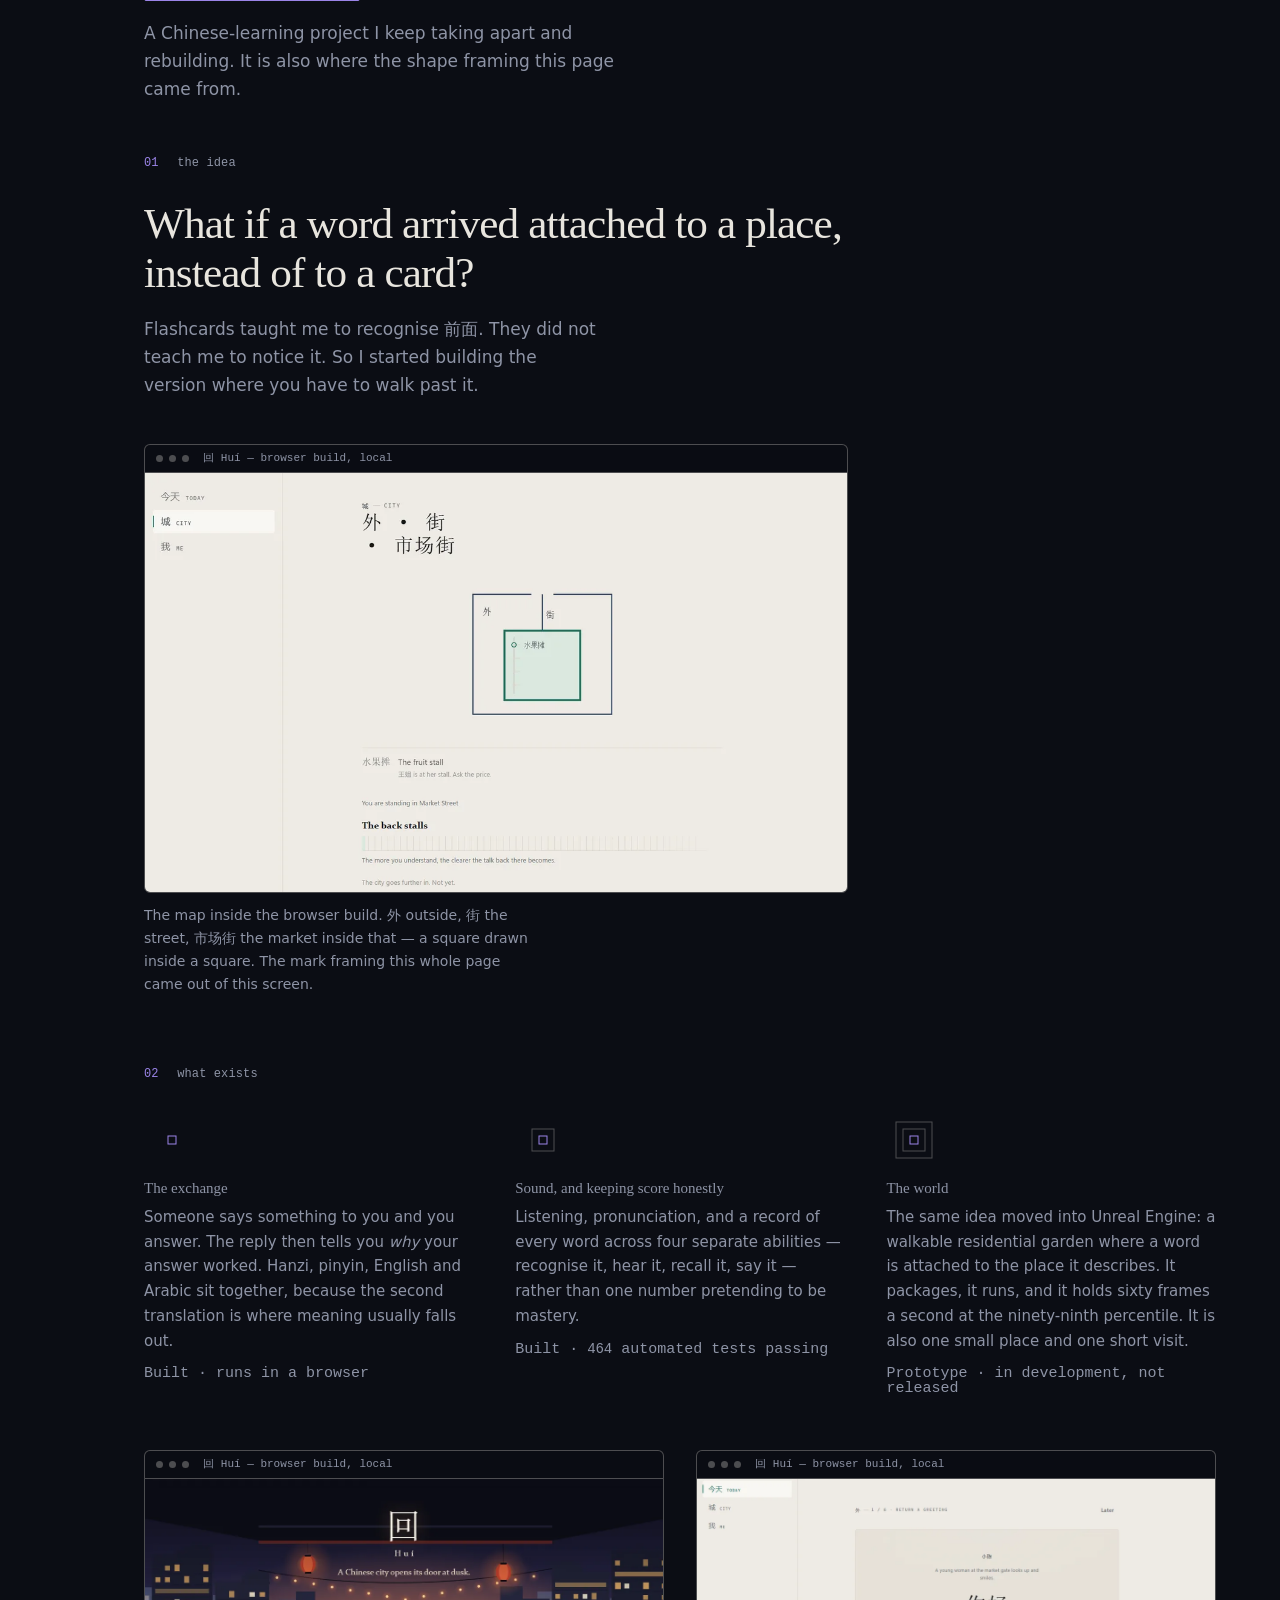
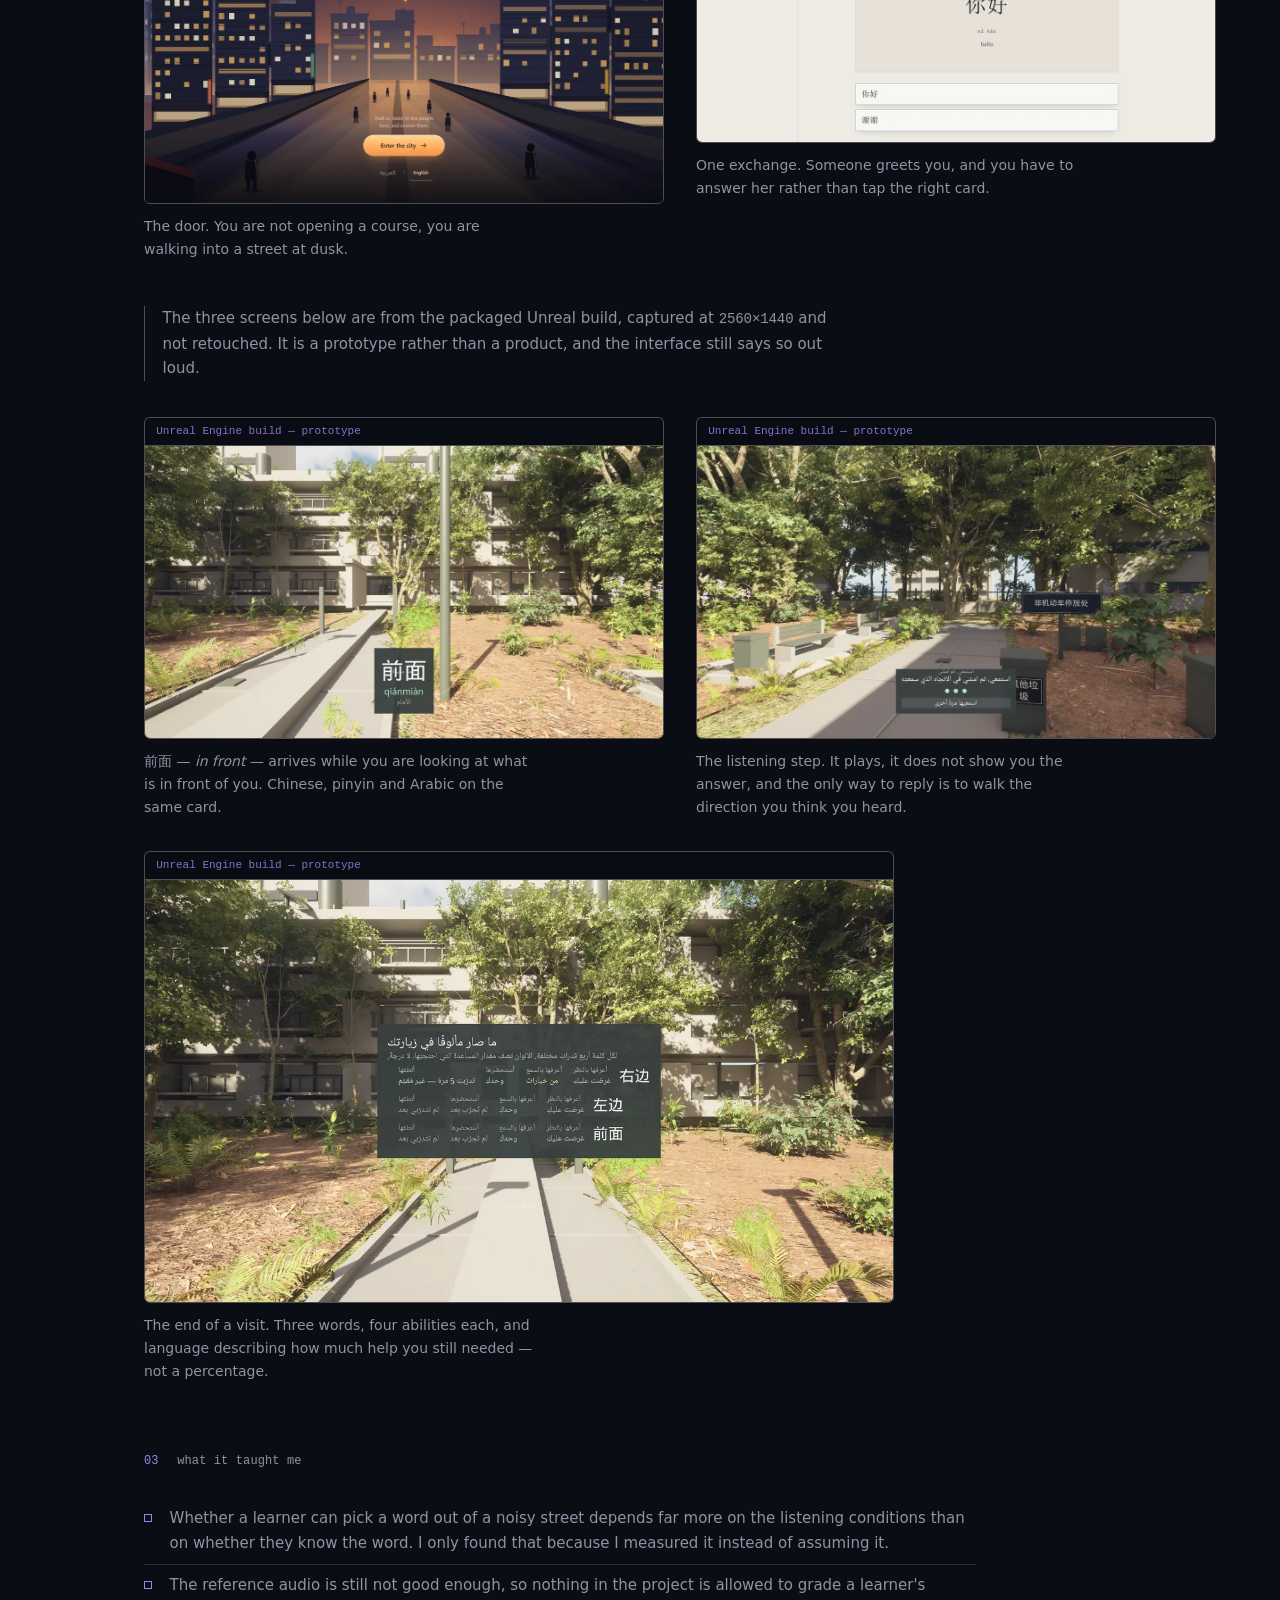
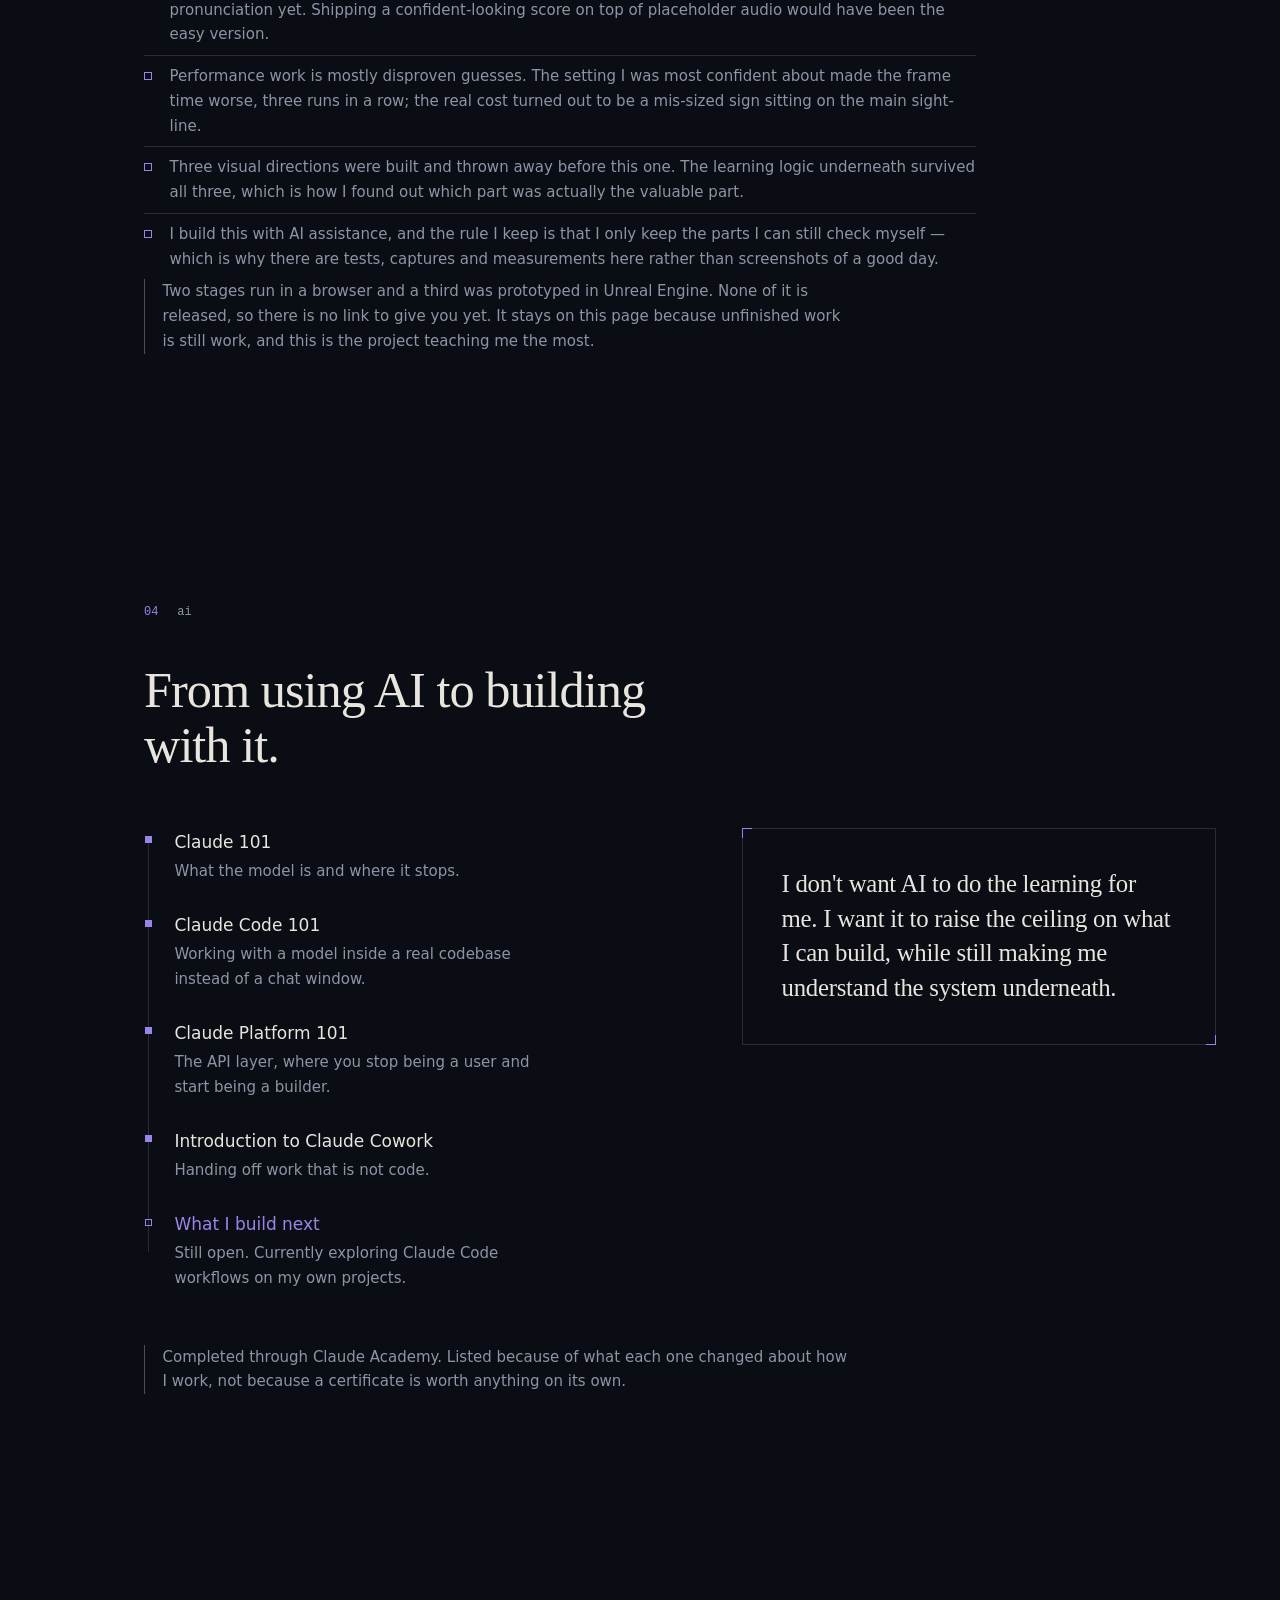
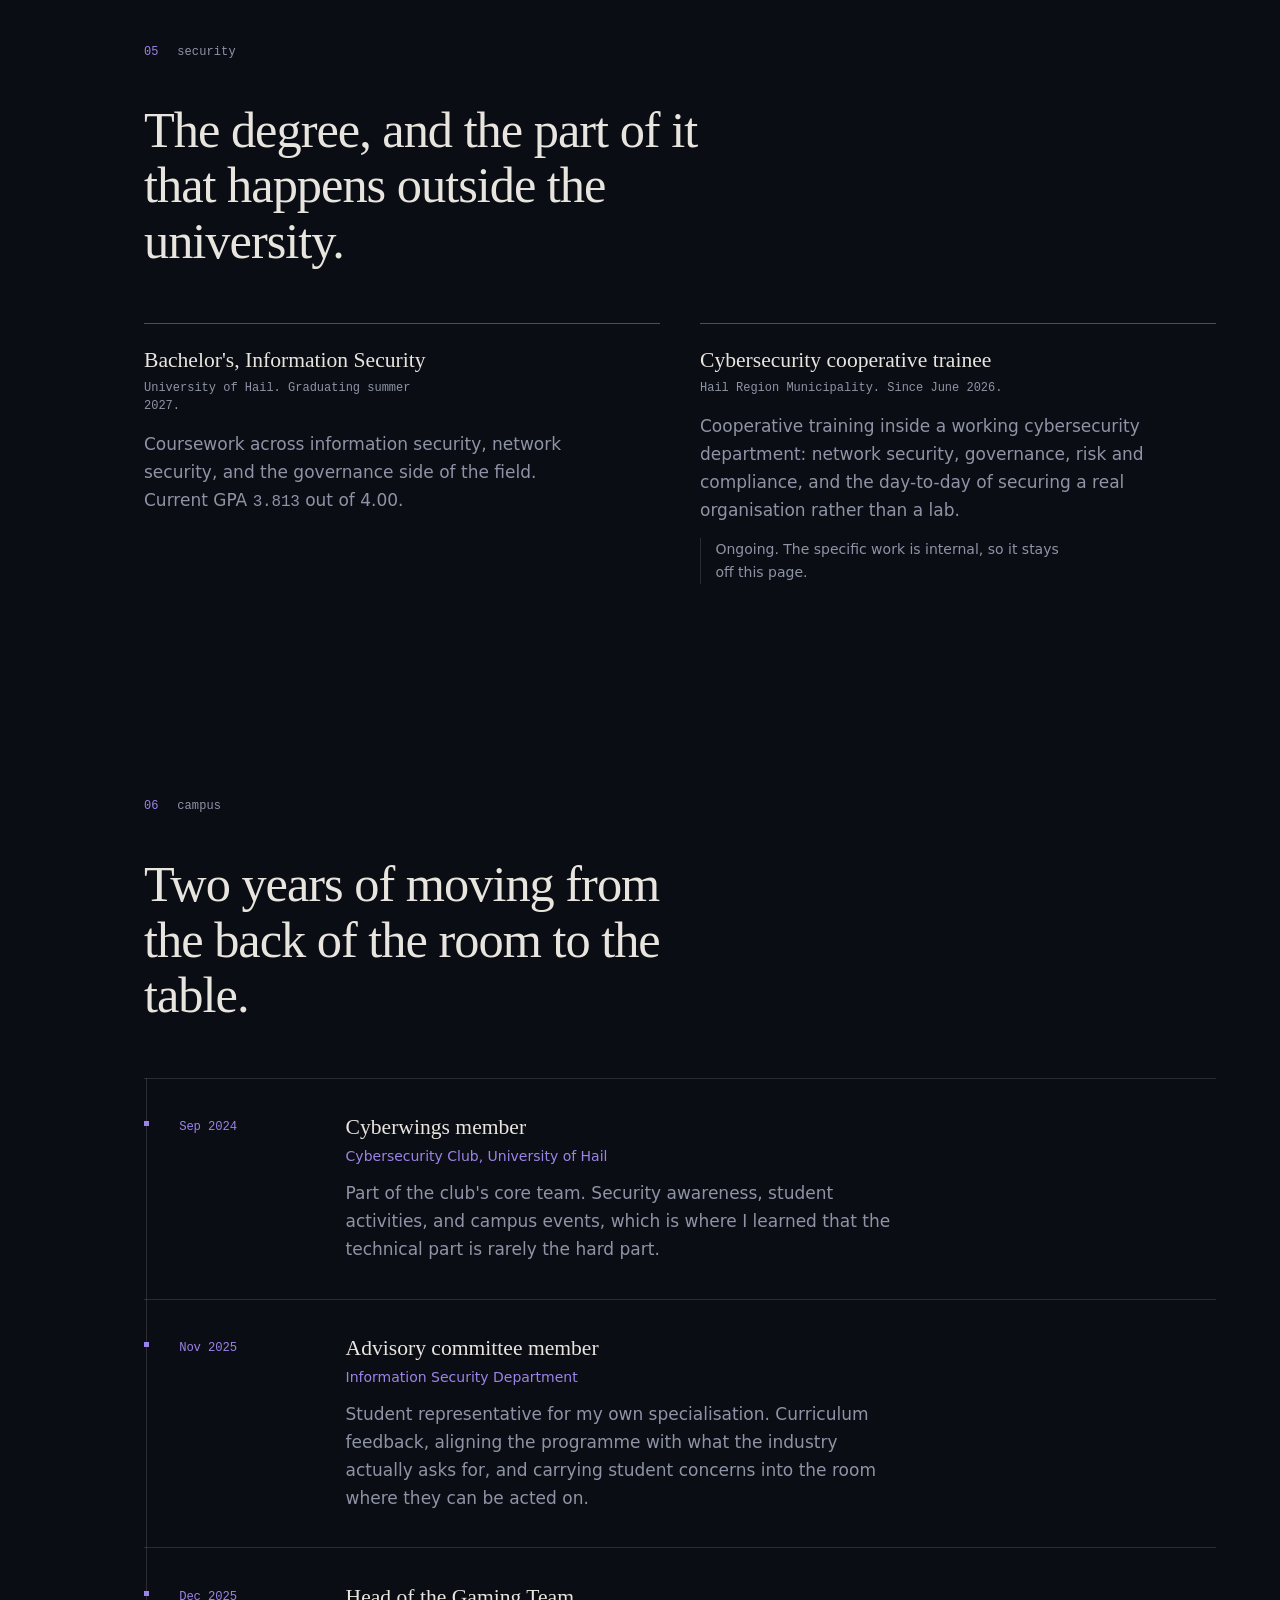
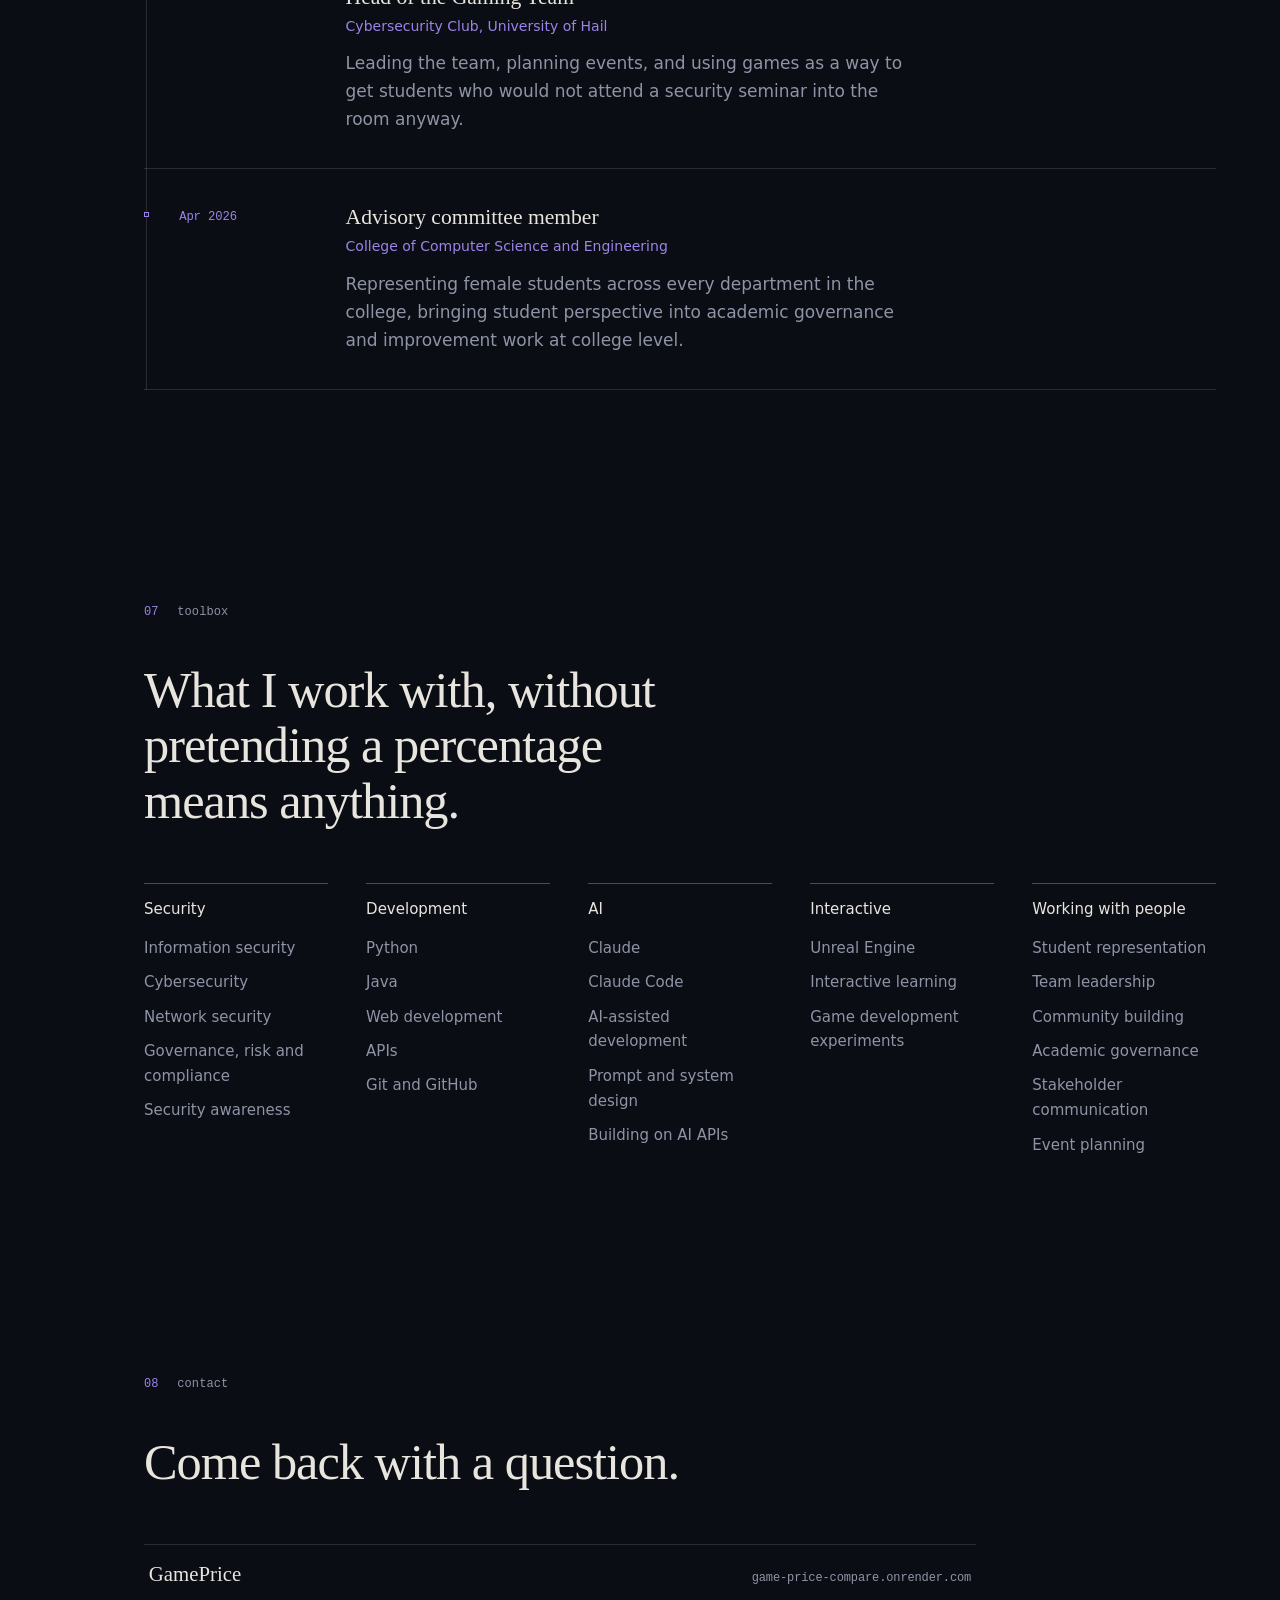
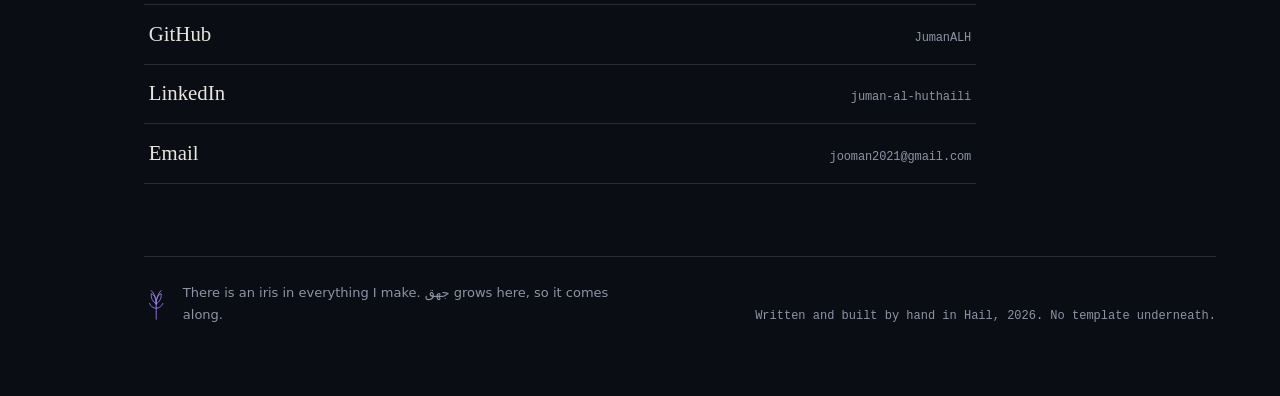
==== commit a9f7a385: "fix: restore assets/ structure and add the Huí case study The previous upload flattened every file i" ====
--- a/index.html
+++ b/index.html
@@ -7,20 +7,20 @@
 <meta name="description" content="Information Security student at the University of Hail. I build live tools with AI, experiment with interactive learning, and represent students on two college advisory committees.">
 <meta name="author" content="Juman Al-Huthaili">
 <meta name="theme-color" content="#0B0D14">
-<link rel="canonical" href="https://juman-portfolio.vercel.app/">
+<link rel="canonical" href="https://juman-portfolio.onrender.com/">
 
 <meta property="og:type" content="website">
 <meta property="og:title" content="Juman Al-Huthaili — Information Security, University of Hail">
 <meta property="og:description" content="I study security. I build with AI. I keep going back to the questions in between.">
-<meta property="og:url" content="https://juman-portfolio.vercel.app/">
-<meta property="og:image" content="https://juman-portfolio.vercel.app/assets/img/og.png">
+<meta property="og:url" content="https://juman-portfolio.onrender.com/">
+<meta property="og:image" content="https://juman-portfolio.onrender.com/assets/img/og.png">
 <meta property="og:image:width" content="1200">
 <meta property="og:image:height" content="630">
 <meta property="og:locale" content="en">
 <meta name="twitter:card" content="summary_large_image">
 <meta name="twitter:title" content="Juman Al-Huthaili — Information Security, University of Hail">
 <meta name="twitter:description" content="I study security. I build with AI. I keep going back to the questions in between.">
-<meta name="twitter:image" content="https://juman-portfolio.vercel.app/assets/img/og.png">
+<meta name="twitter:image" content="https://juman-portfolio.onrender.com/assets/img/og.png">
 
 <link rel="icon" href="assets/img/favicon.svg" type="image/svg+xml">
 <link rel="apple-touch-icon" href="assets/img/apple-touch-icon.png">
@@ -144,7 +144,7 @@
     </article>
     <article>
       <h3>An experiment</h3>
-      <p>Huí, a Chinese-learning project that keeps changing shape. Two stages exist. The third one is in Unreal Engine and is not finished.</p>
+      <p>Huí, a Chinese-learning project that keeps changing shape. Two stages run in a browser. A third was prototyped in Unreal Engine and is still in development.</p>
     </article>
     <article>
       <h3>A room full of people</h3>
@@ -249,37 +249,93 @@
   <div class="hui-head">
     <h2 id="h-03">Huí <span lang="zh" aria-hidden="true">回</span></h2>
     <p class="tag tag--wip">Experimental. In development.</p>
-    <p class="hui-lede">An attempt at learning Chinese by moving through it instead of flipping cards. It grows outward one enclosure at a time, which is where the name comes from.</p>
-  </div>
+    <p class="hui-lede">A Chinese-learning project I keep taking apart and rebuilding. It is also where the shape framing this page came from.</p>
+  </div>
+
+  <p class="step"><b>01</b> the idea</p>
+  <div class="case-q">
+    <h2>What if a word arrived attached to a place, instead of to a card?</h2>
+    <p class="case-q__sub">Flashcards taught me to recognise <span lang="zh-Hans">前面</span>. They did not teach me to notice it. So I started building the version where you have to walk past it.</p>
+  </div>
+
+  <figure class="shot shot--solo">
+    <div class="win"><i></i><i></i><i></i><span class="win__url">回 Huí — browser build, local</span></div>
+    <img src="assets/img/hui-city.webp" width="1160" height="692" loading="lazy" decoding="async"
+         alt="The Huí city map: a large square labelled outside containing a smaller highlighted square labelled market street, with a gap in the outer wall marked street.">
+    <figcaption>The map inside the browser build. <span lang="zh-Hans">外</span> outside, <span lang="zh-Hans">街</span> the street, <span lang="zh-Hans">市场街</span> the market inside that — a square drawn inside a square. The mark framing this whole page came out of this screen.</figcaption>
+  </figure>
+
+  <p class="step"><b>02</b> what exists</p>
 
   <ol class="stages" id="stages">
     <li class="stage" data-stage="1">
       <svg class="rings" viewBox="0 0 56 56" aria-hidden="true" focusable="false"><rect x="24" y="24" width="8" height="8"/></svg>
-      <p class="stage__n">Word</p>
-      <p>Vocabulary first, explained in both Arabic and English so nothing gets lost in the second translation.</p>
-      <p class="stage__state stage__state--done">Built</p>
+      <p class="stage__n">The exchange</p>
+      <p>Someone says something to you and you answer. The reply then tells you <em>why</em> your answer worked. Hanzi, pinyin, English and Arabic sit together, because the second translation is where meaning usually falls out.</p>
+      <p class="stage__state stage__state--done">Built · runs in a browser</p>
     </li>
     <li class="stage" data-stage="2">
       <svg class="rings" viewBox="0 0 56 56" aria-hidden="true" focusable="false"><rect x="24" y="24" width="8" height="8"/><rect x="17" y="17" width="22" height="22"/></svg>
-      <p class="stage__n">Sound</p>
-      <p>Audio and pronunciation, because a Chinese word you cannot hear correctly is a word you do not have yet.</p>
-      <p class="stage__state stage__state--done">Built</p>
+      <p class="stage__n">Sound, and keeping score honestly</p>
+      <p>Listening, pronunciation, and a record of every word across four separate abilities — recognise it, hear it, recall it, say it — rather than one number pretending to be mastery.</p>
+      <p class="stage__state stage__state--done">Built · <span class="num">464</span> automated tests passing</p>
     </li>
     <li class="stage" data-stage="3">
       <svg class="rings" viewBox="0 0 56 56" aria-hidden="true" focusable="false"><rect x="24" y="24" width="8" height="8"/><rect x="17" y="17" width="22" height="22"/><rect x="10" y="10" width="36" height="36"/></svg>
-      <p class="stage__n">Interaction</p>
-      <p>Learning that responds to you rather than a lesson that plays at you. Basic so far, but working.</p>
-      <p class="stage__state stage__state--done">Built</p>
-    </li>
-    <li class="stage" data-stage="4">
-      <svg class="rings" viewBox="0 0 56 56" aria-hidden="true" focusable="false"><rect x="24" y="24" width="8" height="8"/><rect x="17" y="17" width="22" height="22"/><rect x="10" y="10" width="36" height="36"/><rect x="3" y="3" width="50" height="50"/></svg>
-      <p class="stage__n">World</p>
-      <p>A space you actually walk through, explored in Unreal Engine. This is the part that is not finished, and the part I keep going back to.</p>
-      <p class="stage__state stage__state--wip">In development</p>
+      <p class="stage__n">The world</p>
+      <p>The same idea moved into Unreal Engine: a walkable residential garden where a word is attached to the place it describes. It packages, it runs, and it holds sixty frames a second at the ninety-ninth percentile. It is also one small place and one short visit.</p>
+      <p class="stage__state stage__state--wip">Prototype · in development, not released</p>
     </li>
   </ol>
 
-  <p class="case-note">Nothing here is shipped yet, so there is no link to give you. It stays on the page because unfinished work is still work, and this is the project teaching me the most.</p>
+  <div class="shots">
+    <figure class="shot">
+      <div class="win"><i></i><i></i><i></i><span class="win__url">回 Huí — browser build, local</span></div>
+      <img src="assets/img/hui-door.webp" width="1160" height="725" loading="lazy" decoding="async"
+           alt="The Huí entry screen: an illustrated Chinese street at dusk with lit windows, hanging lanterns and figures walking, under the title Huí and the line, a Chinese city opens its door at dusk.">
+      <figcaption>The door. You are not opening a course, you are walking into a street at dusk.</figcaption>
+    </figure>
+    <figure class="shot">
+      <div class="win"><i></i><i></i><i></i><span class="win__url">回 Huí — browser build, local</span></div>
+      <img src="assets/img/hui-lesson.webp" width="1160" height="588" loading="lazy" decoding="async"
+           alt="A Huí exchange: a character greets the learner in Chinese, shown with its pinyin and the gloss hello, with two possible replies listed below.">
+      <figcaption>One exchange. Someone greets you, and you have to answer her rather than tap the right card.</figcaption>
+    </figure>
+  </div>
+
+  <p class="case-note">The three screens below are from the packaged Unreal build, captured at <span class="num">2560&times;1440</span> and not retouched. It is a prototype rather than a product, and the interface still says so out loud.</p>
+
+  <div class="shots">
+    <figure class="shot">
+      <div class="win win--app"><span class="win__url">Unreal Engine build — prototype</span></div>
+      <img src="assets/img/hui-ue-word.webp" width="1160" height="653" loading="lazy" decoding="async"
+           alt="Inside the Huí Unreal prototype: a sunlit residential garden path, with a card standing in the world showing a Chinese word, its pinyin, and its Arabic meaning.">
+      <figcaption><span lang="zh-Hans">前面</span> — <i>in front</i> — arrives while you are looking at what is in front of you. Chinese, pinyin and Arabic on the same card.</figcaption>
+    </figure>
+    <figure class="shot">
+      <div class="win win--app"><span class="win__url">Unreal Engine build — prototype</span></div>
+      <img src="assets/img/hui-ue-listen.webp" width="1160" height="653" loading="lazy" decoding="async"
+           alt="The listening step in the Huí Unreal prototype: an Arabic instruction telling the learner to listen and then walk in the direction they heard, with a replay control and no answer shown.">
+      <figcaption>The listening step. It plays, it does not show you the answer, and the only way to reply is to walk the direction you think you heard.</figcaption>
+    </figure>
+    <figure class="shot shot--wide">
+      <div class="win win--app"><span class="win__url">Unreal Engine build — prototype</span></div>
+      <img src="assets/img/hui-ue-words.webp" width="1160" height="653" loading="lazy" decoding="async"
+           alt="The end-of-visit board in the Huí Unreal prototype, listing three Chinese words, each with four separate ability states described in words rather than a single score.">
+      <figcaption>The end of a visit. Three words, four abilities each, and language describing how much help you still needed — not a percentage.</figcaption>
+    </figure>
+  </div>
+
+  <p class="step"><b>03</b> what it taught me</p>
+  <ul class="ticks ticks--learn">
+    <li>Whether a learner can pick a word out of a noisy street depends far more on the listening conditions than on whether they know the word. I only found that because I measured it instead of assuming it.</li>
+    <li>The reference audio is still not good enough, so nothing in the project is allowed to grade a learner's pronunciation yet. Shipping a confident-looking score on top of placeholder audio would have been the easy version.</li>
+    <li>Performance work is mostly disproven guesses. The setting I was most confident about made the frame time worse, three runs in a row; the real cost turned out to be a mis-sized sign sitting on the main sight-line.</li>
+    <li>Three visual directions were built and thrown away before this one. The learning logic underneath survived all three, which is how I found out which part was actually the valuable part.</li>
+    <li>I build this with AI assistance, and the rule I keep is that I only keep the parts I can still check myself — which is why there are tests, captures and measurements here rather than screenshots of a good day.</li>
+  </ul>
+
+  <p class="case-note">Two stages run in a browser and a third was prototyped in Unreal Engine. None of it is released, so there is no link to give you yet. It stays on this page because unfinished work is still work, and this is the project teaching me the most.</p>
 </section>
 
 <!-- ============ 04 / AI ============ -->
--- a/assets/css/style.css
+++ b/assets/css/style.css
@@ -0,0 +1,433 @@
+/* =========================================================
+   回 — Juman Al-Huthaili
+   Nested frames. Ink outside, paper inside, ink again.
+   ========================================================= */
+
+:root{
+  --ink:#0B0D14;
+  --ink-2:#141824;
+  --paper:#F2EFE9;
+  --bone:#E8E5DE;
+  --iris:#9B84E8;
+  --iris-ink:#4B3B86;
+  --moss:#7FBF95;
+
+  --bg:var(--ink);
+  --fg:var(--bone);
+  --dim:#8E94A6;
+  --line:rgba(232,229,222,.14);
+  --line-2:rgba(232,229,222,.30);
+  --acc:var(--iris);
+
+  --serif:"Fraunces",Georgia,serif;
+  --sans:"Archivo",system-ui,-apple-system,"Segoe UI",sans-serif;
+  --mono:"JetBrains Mono",ui-monospace,"SF Mono",Menlo,monospace;
+  --cjk:"Noto Serif SC","Songti SC","Source Han Serif SC","SimSun",var(--serif),serif;
+
+  --pad:clamp(1.4rem,5vw,4.5rem);
+  --rail:clamp(9rem,9vw,11rem);
+  --inset:14px;
+  --ease:cubic-bezier(.22,.68,.24,1);
+}
+
+*,*::before,*::after{box-sizing:border-box}
+html{-webkit-text-size-adjust:100%;scroll-behavior:smooth}
+body{
+  margin:0;
+  background:var(--bg);
+  color:var(--fg);
+  font-family:var(--sans);
+  font-size:clamp(1rem,.97rem + .18vw,1.0625rem);
+  line-height:1.65;
+  overflow-x:hidden;
+  transition:background-color .7s var(--ease),color .7s var(--ease);
+}
+img{max-width:100%;height:auto;display:block}
+a{color:inherit}
+h1,h2,h3{margin:0;font-weight:400}
+p{margin:0}
+ul,ol,dl,dd{margin:0;padding:0}
+li{list-style:none}
+.num{font-family:var(--mono);font-variant-numeric:tabular-nums;font-size:.94em;letter-spacing:-.01em}
+.sr{position:absolute;width:1px;height:1px;overflow:hidden;clip:rect(0 0 0 0);white-space:nowrap}
+
+:focus-visible{outline:2px solid var(--acc);outline-offset:4px;border-radius:2px}
+
+.skip{position:fixed;top:8px;left:8px;z-index:200;padding:.6rem 1rem;background:var(--acc);color:#0B0D14;
+  font:500 .875rem/1 var(--sans);transform:translateY(-160%);transition:transform .2s}
+.skip:focus{transform:none}
+
+/* ---------- outer frame (the outer square of 回) ---------- */
+.frame{position:fixed;inset:var(--inset);pointer-events:none;z-index:60}
+.frame__edge{position:absolute;background:var(--line-2);transition:background-color .7s var(--ease)}
+.frame__edge--t,.frame__edge--b{left:0;right:0;height:1px;transform:scaleX(0);transform-origin:left}
+.frame__edge--l,.frame__edge--r{top:0;bottom:0;width:1px;transform:scaleY(0);transform-origin:top}
+.frame__edge--t{top:0}.frame__edge--b{bottom:0}.frame__edge--l{left:0}.frame__edge--r{right:0}
+.is-ready .frame__edge--t,.is-ready .frame__edge--b{transform:scaleX(1);transition:transform 1.1s var(--ease) .1s,background-color .7s var(--ease)}
+.is-ready .frame__edge--l,.is-ready .frame__edge--r{transform:scaleY(1);transition:transform 1.1s var(--ease) .35s,background-color .7s var(--ease)}
+.frame__progress{position:absolute;left:0;top:0;width:1px;height:0;background:var(--acc)}
+
+/* ---------- HUD ---------- */
+.hud{position:fixed;top:calc(var(--inset) + 14px);left:0;right:0;z-index:70;
+  display:flex;justify-content:space-between;padding:0 calc(var(--inset) + 18px);pointer-events:none}
+.hud__name{font:500 .8125rem/1 var(--sans);letter-spacing:.02em}
+.hud__glyph{font:400 1.05rem/1 var(--cjk);color:var(--acc)}
+
+/* ---------- chapter rail ---------- */
+.rail{position:fixed;left:calc(var(--inset) + 18px);top:50%;transform:translateY(-50%);z-index:70}
+.rail__list{display:flex;flex-direction:column;gap:.45rem}
+.rail a{display:flex;align-items:center;gap:.55rem;text-decoration:none;color:var(--dim);
+  font:400 .6875rem/1 var(--mono);opacity:.55;transition:opacity .3s,color .3s}
+.rail a span{opacity:0;transform:translateX(-4px);transition:opacity .3s,transform .3s}
+.rail a:hover,.rail a:focus-visible{opacity:1;color:var(--fg)}
+.rail a:hover span,.rail a:focus-visible span{opacity:1;transform:none}
+.rail a.is-on{opacity:1;color:var(--acc)}
+.rail a.is-on span{opacity:1;transform:none}
+
+/* ---------- mobile chapter button + index ---------- */
+.menu-btn{display:none;position:fixed;z-index:90;right:calc(var(--inset) + 10px);bottom:calc(var(--inset) + 10px);
+  align-items:center;gap:.7rem;padding:.65rem .8rem .65rem 1rem;border:1px solid var(--line-2);
+  background:var(--ink-2);color:var(--fg);font:400 .75rem/1 var(--mono);cursor:pointer;border-radius:2px}
+.menu-btn__ico{display:flex;flex-direction:column;gap:4px;width:16px}
+.menu-btn__ico i{height:1px;background:currentColor;transition:transform .3s var(--ease)}
+.menu-btn[aria-expanded="true"] .menu-btn__ico i:first-child{transform:translateY(2.5px) rotate(45deg)}
+.menu-btn[aria-expanded="true"] .menu-btn__ico i:last-child{transform:translateY(-2.5px) rotate(-45deg)}
+.menu{position:fixed;inset:0;z-index:85;background:var(--ink);display:flex;align-items:center;padding:var(--pad)}
+.menu[hidden]{display:none}
+.menu__list{display:flex;flex-direction:column;gap:.2rem;width:100%}
+.menu a{display:flex;gap:1rem;align-items:baseline;padding:.55rem 0;text-decoration:none;
+  font:400 1.5rem/1.2 var(--serif);border-bottom:1px solid var(--line);color:var(--bone)}
+.menu a b{font:400 .75rem/1 var(--mono);color:var(--iris)}
+
+/* ---------- chapters ---------- */
+/* each chapter carries its own colour set, so the fixed chrome can
+   invert independently of the content without dragging it along */
+.chapter{position:relative;background:var(--ink);
+  --bg:var(--ink);--fg:var(--bone);--dim:#8E94A6;
+  --line:rgba(232,229,222,.14);--line-2:rgba(232,229,222,.30);--acc:var(--iris);
+  color:var(--fg);
+  padding-block:clamp(5rem,12vh,9rem);
+  padding-left:max(var(--rail),calc((100% - 1440px)/2 + var(--rail)));
+  padding-right:max(var(--pad),calc((100% - 1440px)/2))}
+.chapter--paper{background:var(--paper);
+  --bg:var(--paper);--fg:#0B0D14;--dim:#585C68;
+  --line:rgba(11,13,20,.16);--line-2:rgba(11,13,20,.34);--acc:var(--iris-ink)}
+
+/* the frame, name and rail invert with the chapter underneath them */
+body.is-paper{--fg:#0B0D14;--dim:#585C68;--line-2:rgba(11,13,20,.34);--acc:var(--iris-ink)}
+body.is-paper .menu-btn{background:var(--paper)}
+.chapter--end{padding-bottom:clamp(3rem,8vh,5rem)}
+
+.mark{font:400 .75rem/1 var(--mono);color:var(--dim);margin-bottom:clamp(2rem,5vh,3.5rem);letter-spacing:.01em}
+.mark b{font-weight:500;color:var(--acc);margin-right:.7rem}
+
+.h-lead{font-family:var(--serif);font-weight:300;font-size:clamp(1.75rem,1.1rem + 2.8vw,3.15rem);
+  line-height:1.1;letter-spacing:-.02em;max-width:22ch;margin-bottom:clamp(2.4rem,6vh,4rem)}
+
+/* ---------- 00 entry ---------- */
+.chapter--entry{min-height:100svh;display:flex;flex-direction:column;justify-content:center;
+  padding-top:clamp(6.5rem,16vh,9rem);padding-bottom:clamp(4rem,10vh,7rem)}
+.lattice{position:absolute;inset:0;width:100%;height:100%;z-index:0;opacity:.85;
+  -webkit-mask-image:linear-gradient(105deg,transparent 6%,rgba(0,0,0,.35) 34%,#000 66%);
+  mask-image:linear-gradient(105deg,transparent 6%,rgba(0,0,0,.35) 34%,#000 66%)}
+.entry{position:relative;z-index:1}
+.entry__glyph{font:400 clamp(2.4rem,6.4vw,4.2rem)/1 var(--cjk);color:var(--acc);margin-bottom:.7rem;opacity:0}
+.is-ready .entry__glyph{animation:fadeIn .9s var(--ease) .15s forwards}
+
+.entry__name{font-family:var(--serif);font-weight:300;font-size:clamp(3rem,1rem + 10.5vw,8.5rem);
+  line-height:.88;letter-spacing:-.035em;margin-bottom:clamp(1.5rem,4vh,2.4rem)}
+.entry__lede{font-size:clamp(1.05rem,.95rem + .5vw,1.4rem);line-height:1.5;color:var(--fg);
+  max-width:34ch;margin-bottom:clamp(2rem,5vh,3rem)}
+.line{display:block;overflow:hidden}
+.line>span{display:block;transform:translateY(105%)}
+.is-ready .line>span{animation:riseIn .95s var(--ease) forwards}
+.is-ready .entry__name .line:nth-child(1)>span{animation-delay:.25s}
+.is-ready .entry__name .line:nth-child(2)>span{animation-delay:.34s}
+.is-ready .entry__lede .line:nth-child(1)>span{animation-delay:.52s}
+.is-ready .entry__lede .line:nth-child(2)>span{animation-delay:.60s}
+@keyframes riseIn{to{transform:none}}
+@keyframes fadeIn{to{opacity:1}}
+
+.facts{display:grid;grid-template-columns:repeat(auto-fit,minmax(180px,1fr));gap:1.1rem 2rem;
+  max-width:60rem;padding-top:1.6rem;border-top:1px solid var(--line);margin-bottom:clamp(2rem,5vh,2.8rem)}
+.facts dt{font:400 .75rem/1.4 var(--mono);color:var(--dim);margin-bottom:.3rem}
+.facts dd{font-size:.9375rem;line-height:1.45}
+
+.entry__actions{display:flex;flex-wrap:wrap;gap:.7rem}
+.btn{display:inline-block;padding:.78rem 1.35rem;border:1px solid var(--line-2);text-decoration:none;
+  font:500 .875rem/1 var(--sans);border-radius:2px;transition:background-color .25s,color .25s,border-color .25s,transform .25s var(--ease)}
+.btn:hover{border-color:var(--acc);color:var(--acc)}
+.btn--primary{background:var(--acc);border-color:var(--acc);color:var(--ink)}
+.chapter--paper .btn--primary{color:var(--paper)}
+.btn--primary:hover{background:transparent;color:var(--acc)}
+
+.gloss{position:relative;z-index:1;margin-top:clamp(4rem,14vh,8rem);max-width:38rem;
+  padding-left:1.1rem;border-left:1px solid var(--line)}
+.gloss p{color:var(--dim);font-size:.9375rem;line-height:1.6}
+.gloss b{font:400 1.2rem/1 var(--cjk);color:var(--acc)}
+.gloss i{font-family:var(--serif)}
+
+/* ---------- 01 currently ---------- */
+.open-desk{display:grid;grid-template-columns:repeat(auto-fit,minmax(240px,1fr));gap:clamp(1.6rem,4vw,3rem);
+  padding-bottom:clamp(2.5rem,6vh,3.5rem);border-bottom:1px solid var(--line);margin-bottom:clamp(2.5rem,6vh,3.5rem)}
+.open-desk h3{font:400 1.3rem/1.25 var(--serif);margin-bottom:.6rem}
+.open-desk p{color:var(--dim);max-width:38ch}
+.figuring h3{font:400 1.05rem/1.3 var(--sans);font-weight:500;margin-bottom:1rem}
+.figuring li{padding:.65rem 0;border-bottom:1px solid var(--line);max-width:44rem;color:var(--dim)}
+.figuring li:last-child{border-bottom:0}
+.figuring em{font-style:italic;color:var(--fg)}
+
+/* ---------- 02 gameprice ---------- */
+.case-q{max-width:46rem;margin-bottom:clamp(1.8rem,4.5vh,2.8rem)}
+.case-q h2{font-family:var(--serif);font-weight:300;font-size:clamp(1.8rem,1.05rem + 3.1vw,3.4rem);
+  line-height:1.12;letter-spacing:-.02em;margin-bottom:1.1rem}
+.case-q__sub{color:var(--dim);max-width:42ch}
+
+.system{margin:0 0 clamp(2.5rem,7vh,4rem);padding-top:clamp(1.4rem,3vh,2rem);
+  border-top:1px solid var(--line);max-width:1060px}
+.system figcaption{margin-top:1.4rem;font-size:.875rem;color:var(--dim);max-width:52ch}
+
+.flow{display:grid;grid-template-columns:minmax(0,1fr) 76px minmax(0,1.15fr) 76px minmax(0,1fr);align-items:center}
+.flow__in{display:grid;gap:1.1rem;position:relative}
+.node{position:relative;border:1px solid var(--line-2);border-radius:3px;padding:.85rem 1.05rem;opacity:0;transform:translateY(6px);
+  transition:opacity .6s var(--ease),transform .6s var(--ease)}
+.is-live .node{opacity:1;transform:none}
+.is-live .node--hub{transition-delay:.18s}
+.is-live .node--out{transition-delay:.36s}
+.node b{display:block;font:500 1.05rem/1.3 var(--sans)}
+.node span{display:block;margin-top:.15rem;font:400 .75rem/1.45 var(--mono);color:var(--dim)}
+.node--hub{border-color:var(--acc)}
+.node--hub b{color:var(--acc)}
+.node--hub span{color:var(--acc);opacity:.75}
+
+.flow__arrow{position:relative;height:1px;background:var(--line-2);opacity:0;transition:opacity .5s var(--ease) .12s}
+.is-live .flow__arrow{opacity:1}
+.flow__arrow::after{content:"";position:absolute;right:0;top:-3px;
+  border:3px solid transparent;border-left:5px solid var(--line-2)}
+.flow__arrow i{position:absolute;top:-3.5px;left:0;width:8px;height:8px;background:var(--acc);opacity:0}
+.is-live .flow__arrow i{animation:runX 2.4s linear infinite}
+.is-live .flow__arrow--b i{animation-delay:.7s}
+/* on wide screens the two sources visibly merge before the arrow */
+@media (min-width:821px){
+  .flow__in .node::after{content:"";position:absolute;left:100%;top:50%;width:38px;height:1px;
+    background:var(--line-2);opacity:0;transition:opacity .5s var(--ease) .1s}
+  .flow__in::after{content:"";position:absolute;left:calc(100% + 38px);top:25%;height:50%;width:1px;
+    background:var(--line-2);opacity:0;transition:opacity .5s var(--ease) .1s}
+  .is-live .flow__in .node::after,.is-live .flow__in::after{opacity:1}
+  .flow__arrow--a{margin-left:38px}
+}
+@keyframes runX{0%{left:0;opacity:0}14%{opacity:1}86%{opacity:1}100%{left:100%;opacity:0}}
+@keyframes runY{0%{top:0;opacity:0}14%{opacity:1}86%{opacity:1}100%{top:100%;opacity:0}}
+
+@media (max-width:820px){
+  .flow{grid-template-columns:1fr}
+  .flow__in{grid-template-columns:1fr 1fr;gap:.8rem}
+  .flow__arrow{width:1px;height:46px;justify-self:center;margin:.9rem 0}
+  .flow__arrow::after{right:auto;left:-3px;top:auto;bottom:0;
+    border:3px solid transparent;border-top:5px solid var(--line-2);border-left:3px solid transparent}
+  .flow__arrow i{top:0;left:-3.5px}
+  .is-live .flow__arrow i{animation:runY 2.4s linear infinite}
+}
+@media (max-width:420px){ .flow__in{grid-template-columns:1fr} }
+
+.case-grid{display:grid;grid-template-columns:minmax(0,1.35fr) minmax(0,1fr);gap:clamp(2rem,5vw,4rem);
+  padding-top:clamp(2rem,5vh,2.8rem);border-top:1px solid var(--line);margin-bottom:clamp(2.5rem,7vh,4rem)}
+.case-does h3,.counts>div dt{font-weight:500}
+.case-does h3{font-size:1.05rem;margin-bottom:1rem}
+.ticks li{position:relative;padding:.5rem 0 .5rem 1.6rem;border-bottom:1px solid var(--line);color:var(--dim);font-size:.9375rem}
+.ticks li::before{content:"";position:absolute;left:0;top:1.05em;width:8px;height:8px;border:1px solid var(--acc)}
+.ticks li:last-child{border-bottom:0}
+.counts{display:grid;grid-template-columns:1fr 1fr;gap:1.4rem 1.5rem;align-content:start}
+.counts dt{font:400 .75rem/1.4 var(--mono);color:var(--dim);margin-bottom:.2rem}
+.counts dd.num{font-family:var(--serif);font-size:clamp(2rem,4vw,2.8rem);line-height:1;font-weight:300;letter-spacing:-.02em}
+.counts__plus{margin-top:.35rem;font:400 .6875rem/1.3 var(--mono);color:var(--acc)}
+.counts__stack{grid-column:1/-1;padding-top:1.2rem;border-top:1px solid var(--line)}
+.counts__stack dd{font-size:.9375rem;color:var(--dim);max-width:36ch}
+
+.shots{display:grid;grid-template-columns:1fr 1fr;gap:clamp(1.2rem,3vw,2rem);margin-bottom:clamp(2rem,5vh,3rem)}
+.shot{margin:0}
+.shot--wide{grid-column:1/-1;max-width:70%}
+.win{display:flex;align-items:center;gap:6px;padding:.5rem .7rem;border:1px solid var(--line-2);border-bottom:0;
+  border-radius:6px 6px 0 0;background:rgba(11,13,20,.04)}
+.win i{width:7px;height:7px;border-radius:50%;background:var(--line-2)}
+.win__url{margin-left:.5rem;font:400 .6875rem/1 var(--mono);color:var(--dim);overflow:hidden;text-overflow:ellipsis;white-space:nowrap}
+.shot img{border:1px solid var(--line-2);border-radius:0 0 6px 6px}
+.shot figcaption{margin-top:.7rem;font-size:.875rem;color:var(--dim);max-width:44ch}
+.case-note{max-width:44rem;padding-left:1.1rem;border-left:1px solid var(--line-2);color:var(--dim);
+  font-size:.9375rem;margin-bottom:clamp(1.8rem,4vh,2.5rem)}
+
+/* ---------- 03 huí ---------- */
+.hui-head{max-width:40rem;margin-bottom:clamp(2.5rem,6vh,3.5rem)}
+.hui-head h2{font-family:var(--serif);font-weight:300;font-size:clamp(2.2rem,1.2rem + 4vw,4rem);
+  line-height:1;letter-spacing:-.03em;margin-bottom:1rem}
+.hui-head h2 span{font-family:var(--cjk);font-size:.78em;color:var(--acc);margin-left:.5rem}
+.tag{display:inline-block;padding:.34rem .7rem;border:1px solid var(--line-2);font:400 .6875rem/1 var(--mono);
+  color:var(--dim);margin-bottom:1.1rem;border-radius:2px}
+.tag--wip{border-color:var(--acc);color:var(--acc)}
+.hui-lede{color:var(--dim);max-width:44ch}
+
+.stages{display:grid;grid-template-columns:repeat(auto-fit,minmax(200px,1fr));gap:clamp(1.5rem,4vw,2.6rem);
+  margin-bottom:clamp(2rem,5vh,3rem)}
+.stage{position:relative;padding-top:4.2rem}
+.rings{display:block;width:56px;height:56px;position:absolute;top:0;left:0}
+.rings rect{fill:none;stroke:var(--line-2);stroke-width:1;transform-origin:28px 28px;
+  transform:scale(.55);opacity:0;transition:transform .75s var(--ease),opacity .6s var(--ease)}
+.rings rect:first-child{stroke:var(--acc)}
+.stage[data-stage="4"] .rings rect:last-child{stroke:var(--acc)}
+.is-live .rings rect{transform:none;opacity:1}
+.is-live .rings rect:nth-child(2){transition-delay:.09s}
+.is-live .rings rect:nth-child(3){transition-delay:.18s}
+.is-live .rings rect:nth-child(4){transition-delay:.27s}
+.stage__n{font:400 1.3rem/1.2 var(--serif);margin-bottom:.5rem}
+.stage p{color:var(--dim);font-size:.9375rem}
+.stage__state{margin-top:.8rem;font:400 .6875rem/1 var(--mono)}
+.stage__state--done{color:var(--moss)}
+.stage__state--wip{color:var(--acc)}
+
+/* a chapter that is long enough to need its own numbered steps */
+.step{font:400 .75rem/1 var(--mono);color:var(--dim);letter-spacing:.01em;
+  margin:clamp(3rem,8vh,4.5rem) 0 clamp(1.4rem,3.5vh,2rem)}
+.step b{font-weight:500;color:var(--acc);margin-right:.7rem}
+.hui-head + .step{margin-top:0}
+
+/* the huí chapter reuses the case-study question, one size down */
+#chapter-03 .case-q h2{font-size:clamp(1.6rem,1rem + 2.5vw,2.7rem)}
+#chapter-03 .case-q{margin-bottom:clamp(2.2rem,5vh,3rem)}
+
+/* one figure on its own, not in the two-column grid */
+.shot--solo{max-width:44rem;margin:0 0 clamp(2rem,5vh,3rem)}
+
+/* a packaged desktop build has no address bar to draw */
+.win--app{gap:0}
+.win--app .win__url{margin-left:0;color:var(--acc);opacity:.85}
+
+.stages + .shots{margin-top:clamp(2.5rem,6vh,3.5rem)}
+.case-note + .shots{margin-top:clamp(1.8rem,4vh,2.5rem)}
+
+.ticks--learn{max-width:52rem}
+.ticks--learn li{padding-left:1.6rem;font-size:.9375rem}
+
+/* ---------- 04 ai ---------- */
+.ai-wrap{display:grid;grid-template-columns:minmax(0,1.1fr) minmax(0,1fr);gap:clamp(2rem,6vw,5rem);align-items:start}
+.path{position:relative;padding-left:1.9rem}
+.path::before{content:"";position:absolute;left:4px;top:.7rem;bottom:2.4rem;width:1px;background:var(--line)}
+.path li{position:relative;padding-bottom:1.7rem}
+.path li:last-child{padding-bottom:0}
+.path__dot{position:absolute;left:calc(-1.9rem + 1px);top:.55rem;width:7px;height:7px;background:var(--acc)}
+.path--open .path__dot{background:transparent;border:1px solid var(--acc)}
+.path h3{font-size:1.0625rem;font-weight:500;margin-bottom:.2rem}
+.path p{color:var(--dim);font-size:.9375rem;max-width:40ch}
+.path--open h3{color:var(--acc)}
+.creed{margin:0;padding:clamp(1.6rem,4vw,2.4rem);border:1px solid var(--line);position:relative}
+.creed::before,.creed::after{content:"";position:absolute;width:10px;height:10px;border:1px solid var(--acc)}
+.creed::before{top:-1px;left:-1px;border-right:0;border-bottom:0}
+.creed::after{bottom:-1px;right:-1px;border-left:0;border-top:0}
+.ai-wrap + .case-note{margin-top:clamp(2.4rem,6vh,3.6rem)}
+.creed p{font-family:var(--serif);font-weight:300;font-size:clamp(1.15rem,1rem + .8vw,1.55rem);line-height:1.4;letter-spacing:-.01em}
+
+/* ---------- 05 security ---------- */
+.two{display:grid;grid-template-columns:repeat(auto-fit,minmax(280px,1fr));gap:clamp(1.5rem,4vw,2.5rem)}
+.panel{padding-top:1.4rem;border-top:1px solid var(--line-2)}
+.panel h3{font:400 1.35rem/1.25 var(--serif);margin-bottom:.35rem}
+.panel__meta{font:400 .75rem/1.5 var(--mono);color:var(--acc);margin-bottom:.9rem}
+.panel p{color:var(--dim);max-width:42ch}
+.panel__note{margin-top:.9rem;padding-left:.9rem;border-left:1px solid var(--line);font-size:.875rem}
+
+/* ---------- 06 campus ---------- */
+.time{display:grid;gap:0;position:relative}
+.time::before{content:"";position:absolute;left:2px;top:0;bottom:0;width:1px;background:var(--line)}
+.time li{display:grid;grid-template-columns:8rem 1fr;gap:clamp(1rem,3vw,2.5rem);
+  padding:clamp(1.5rem,4vh,2.2rem) 0 clamp(1.5rem,4vh,2.2rem) 2.2rem;
+  border-top:1px solid var(--line);position:relative}
+.time li::before{content:"";position:absolute;left:0;top:calc(clamp(1.5rem,4vh,2.2rem) + .45rem);
+  width:5px;height:5px;background:var(--acc)}
+.time li:last-child::before{background:transparent;border:1px solid var(--acc)}
+.time li:last-child{border-bottom:1px solid var(--line)}
+.time__when{font:400 .8125rem/1.4 var(--mono);color:var(--acc);padding-top:.25rem}
+.time h3{font:400 1.35rem/1.25 var(--serif);margin-bottom:.25rem}
+.time__where{font-size:.875rem;color:var(--acc);margin-bottom:.7rem}
+.time__body>p:last-child{color:var(--dim);max-width:52ch}
+
+/* ---------- 07 toolbox ---------- */
+.tools{display:grid;grid-template-columns:repeat(auto-fit,minmax(180px,1fr));gap:clamp(1.5rem,3vw,2.5rem)}
+.tools>section{padding-top:1.1rem;border-top:1px solid var(--line-2)}
+.tools h3{font:500 .9375rem/1 var(--sans);margin-bottom:.9rem}
+.tools li{color:var(--dim);font-size:.9375rem;padding:.3rem 0}
+
+/* ---------- 08 contact ---------- */
+.links{max-width:52rem;margin-bottom:clamp(3rem,8vh,5rem)}
+.links li{border-top:1px solid var(--line)}
+.links li:last-child{border-bottom:1px solid var(--line)}
+.links a{display:flex;justify-content:space-between;align-items:baseline;gap:1.5rem;
+  padding:1.05rem .3rem;text-decoration:none;font:400 1.3rem/1.2 var(--serif);transition:padding-left .35s var(--ease),color .35s}
+.links a:hover,.links a:focus-visible{padding-left:1rem;color:var(--acc)}
+.links__v{font-size:.75rem;color:var(--dim);text-align:right;word-break:break-all}
+.links li.is-pending a{pointer-events:none;color:var(--dim)}
+.links li.is-pending .links__v{color:var(--acc);opacity:.8}
+
+.foot{display:flex;flex-wrap:wrap;gap:1.5rem 3rem;justify-content:space-between;align-items:flex-end;
+  padding-top:1.6rem;border-top:1px solid var(--line)}
+.foot__iris{display:flex;align-items:center;gap:.9rem;color:var(--acc);max-width:30rem}
+.foot__iris span{font-size:.8125rem;color:var(--dim)}
+.foot__meta{font:400 .75rem/1.4 var(--mono);color:var(--dim)}
+
+/* =========================================================
+   responsive
+   ========================================================= */
+@media (max-width:1100px){
+  .case-grid{grid-template-columns:1fr}
+  .ai-wrap{grid-template-columns:1fr}
+  .shot--wide{max-width:100%}
+}
+@media (max-width:860px){
+  :root{--rail:var(--pad);--inset:10px}
+  .rail{display:none}
+  .menu-btn{display:flex}
+  .hud{top:calc(var(--inset) + 12px);padding:0 calc(var(--inset) + 14px)}
+  .shots{grid-template-columns:1fr}
+  .counts{grid-template-columns:1fr 1fr}
+  .chapter--end{padding-bottom:7rem}
+  .chapter--entry{padding-bottom:7.5rem}
+}
+@media (max-width:640px){
+  body{line-height:1.6}
+  .entry__name{font-size:clamp(2.9rem,13vw,4.4rem);letter-spacing:-.03em}
+  .entry__lede{font-size:1.0625rem;max-width:26ch}
+  .facts{grid-template-columns:1fr 1fr;gap:1rem 1.2rem}
+  .entry__actions .btn{flex:1 1 100%;text-align:center}
+  .time li{grid-template-columns:1fr;gap:.5rem}
+  .time__when{padding-top:0}
+  .counts dd.num{font-size:2rem}
+  .system svg{min-width:0}
+  .links a{font-size:1.1rem;flex-wrap:wrap;gap:.2rem}
+  .links__v{text-align:left;width:100%}
+  .foot{gap:1.2rem}
+}
+@media (max-width:400px){
+  .counts{grid-template-columns:1fr}
+  .facts{grid-template-columns:1fr}
+}
+
+/* touch devices: no hover-dependent behaviour */
+@media (hover:none){
+  .btn:hover{border-color:var(--line-2);color:inherit}
+  .btn--primary:hover{background:var(--acc);color:var(--ink)}
+  .links a:hover{padding-left:.3rem;color:inherit}
+}
+
+/* =========================================================
+   reduced motion — everything arrives already in place
+   ========================================================= */
+@media (prefers-reduced-motion:reduce){
+  html{scroll-behavior:auto}
+  *,*::before,*::after{animation-duration:.001ms!important;animation-iteration-count:1!important;
+    transition-duration:.001ms!important}
+  .line>span{transform:none}
+  .entry__glyph{opacity:1}
+  .frame__edge--t,.frame__edge--b{transform:scaleX(1)}
+  .frame__edge--l,.frame__edge--r{transform:scaleY(1)}
+  .flow__arrow i{display:none}
+  .node{opacity:1;transform:none}
+  .flow__arrow{opacity:1}
+  .rings rect{transform:none;opacity:1}
+}
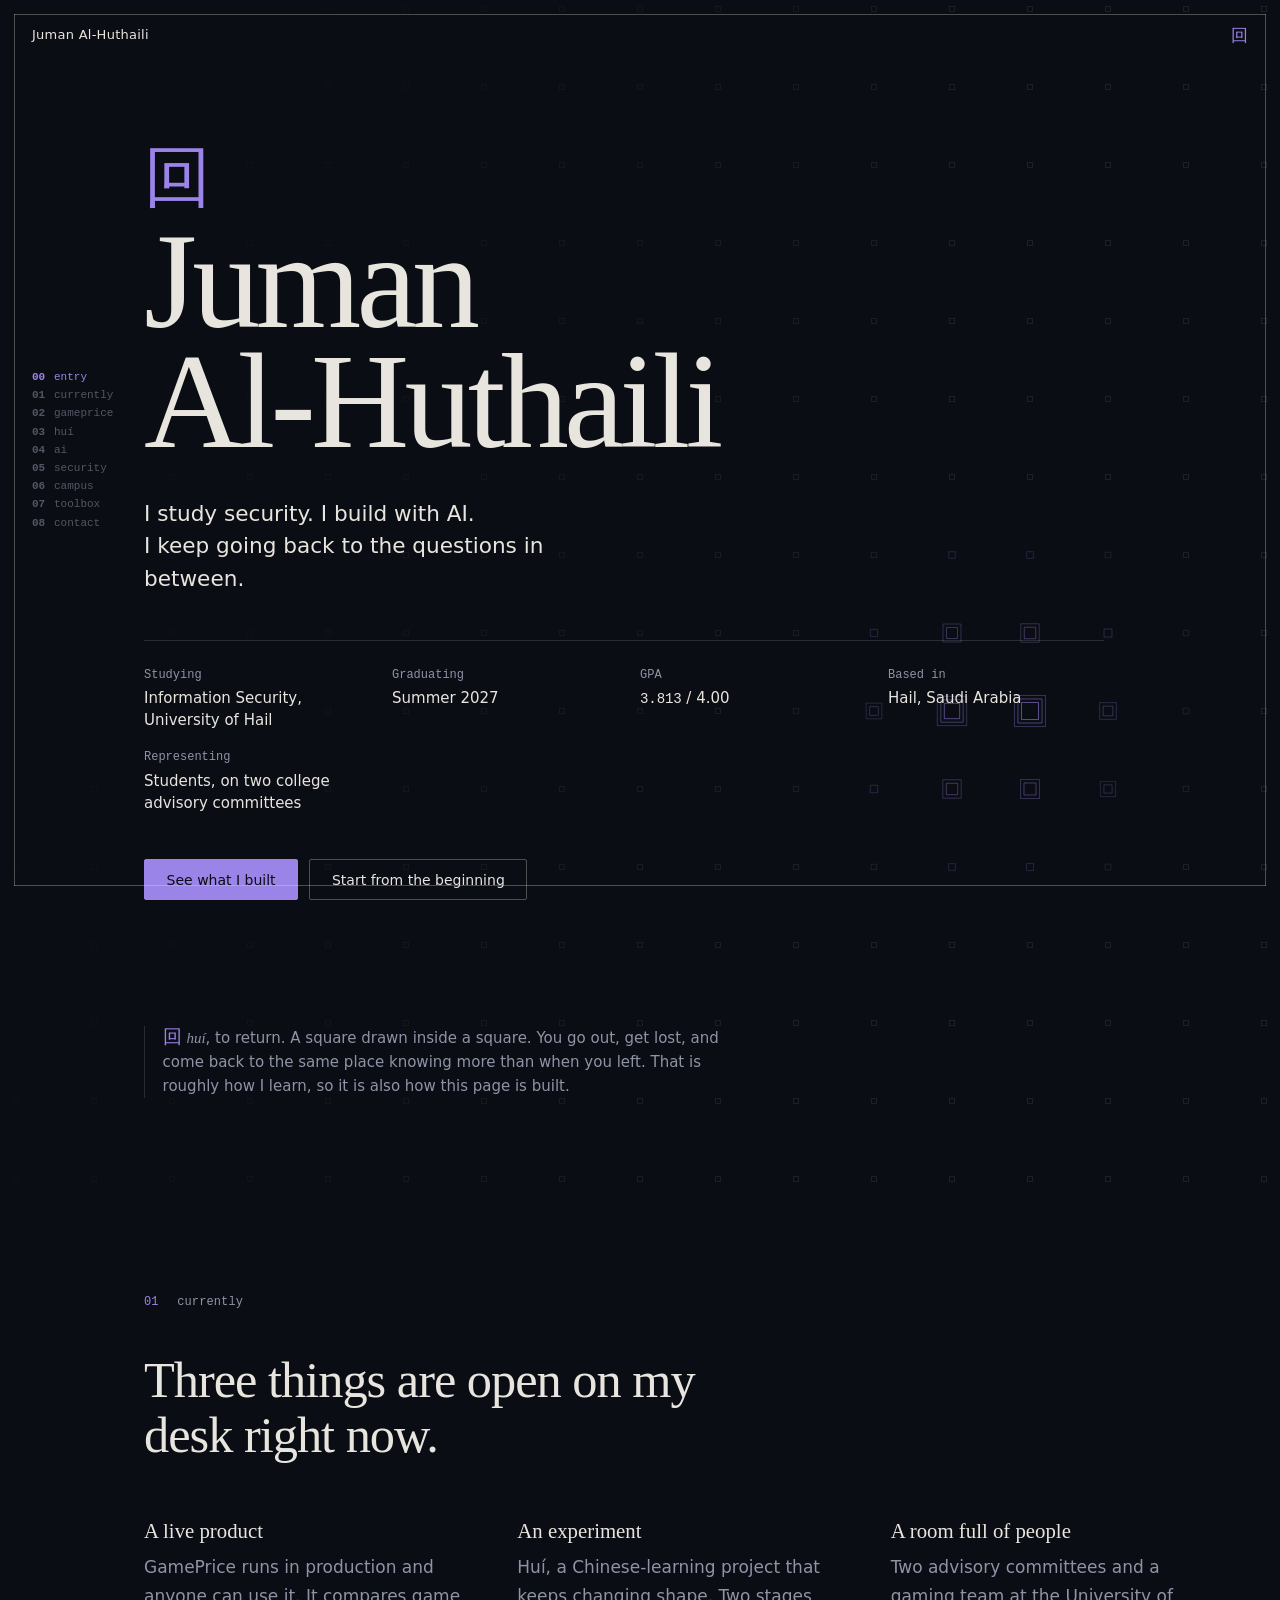
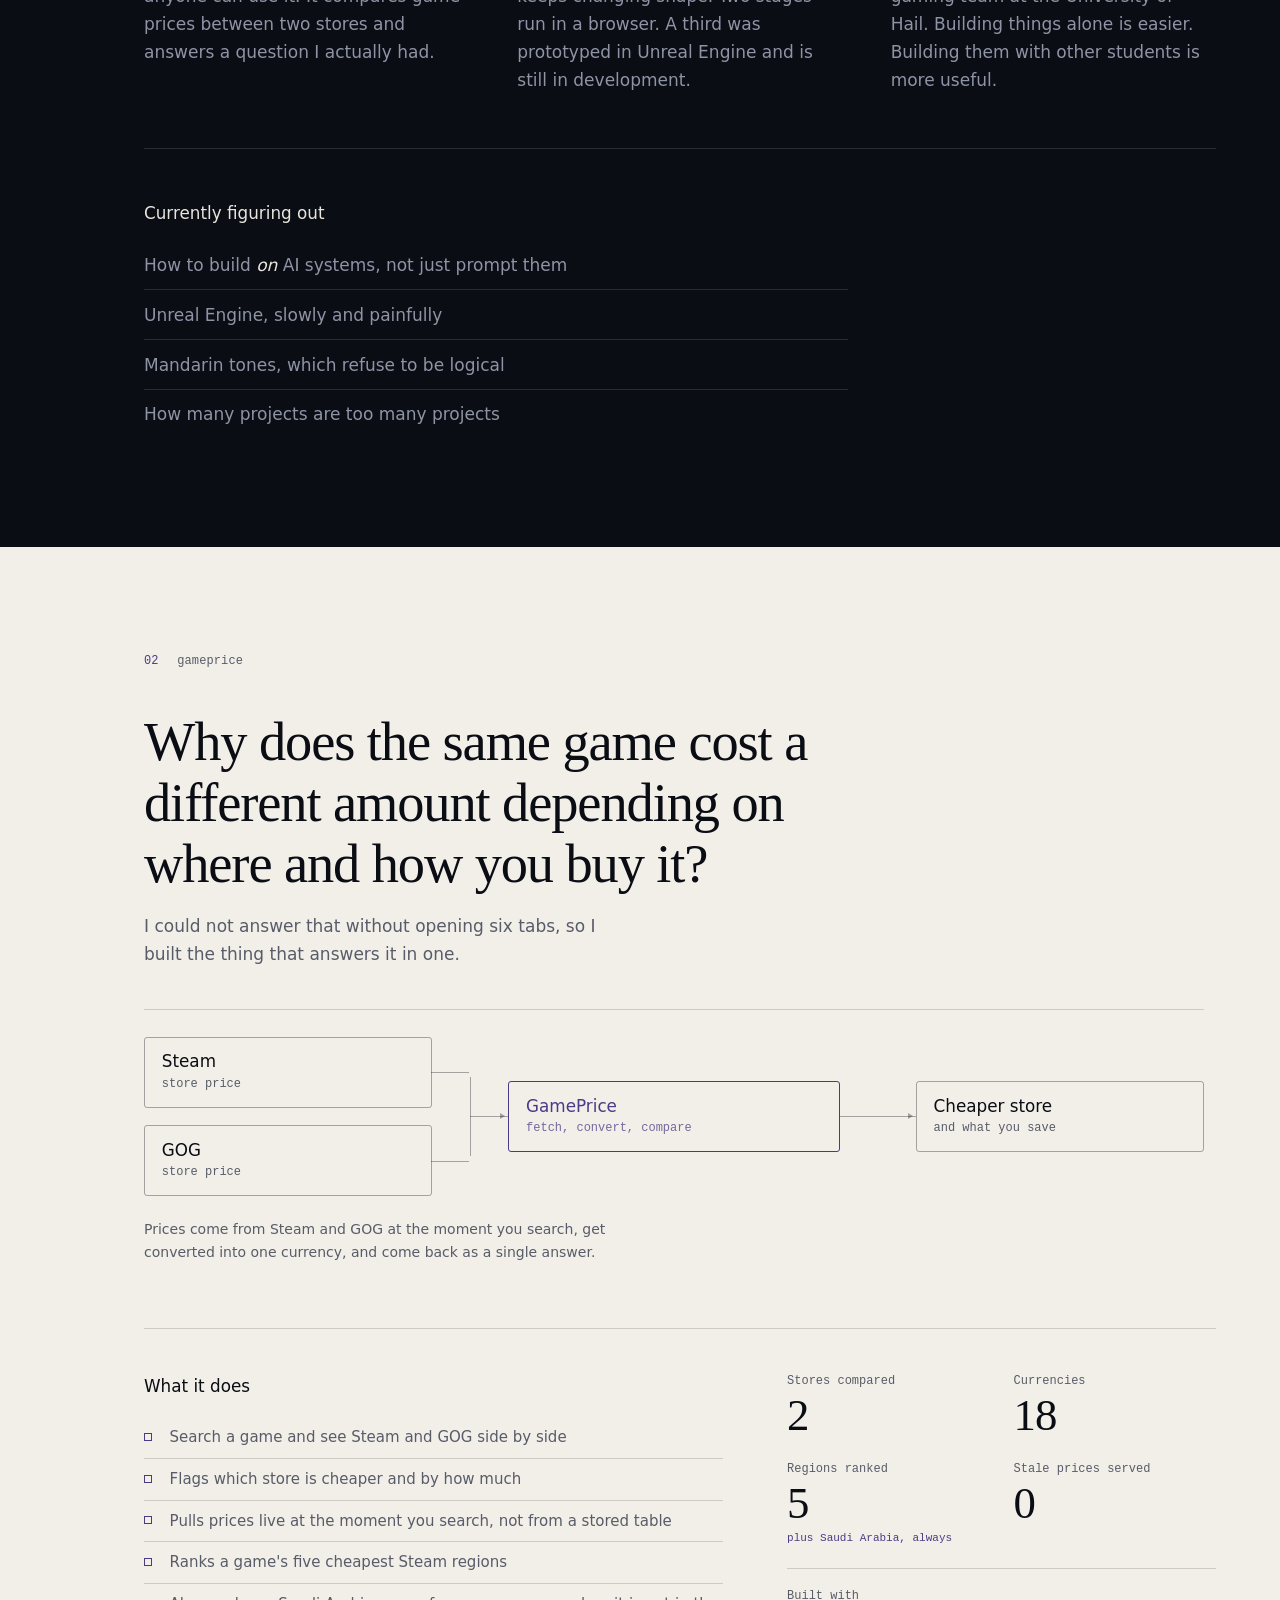
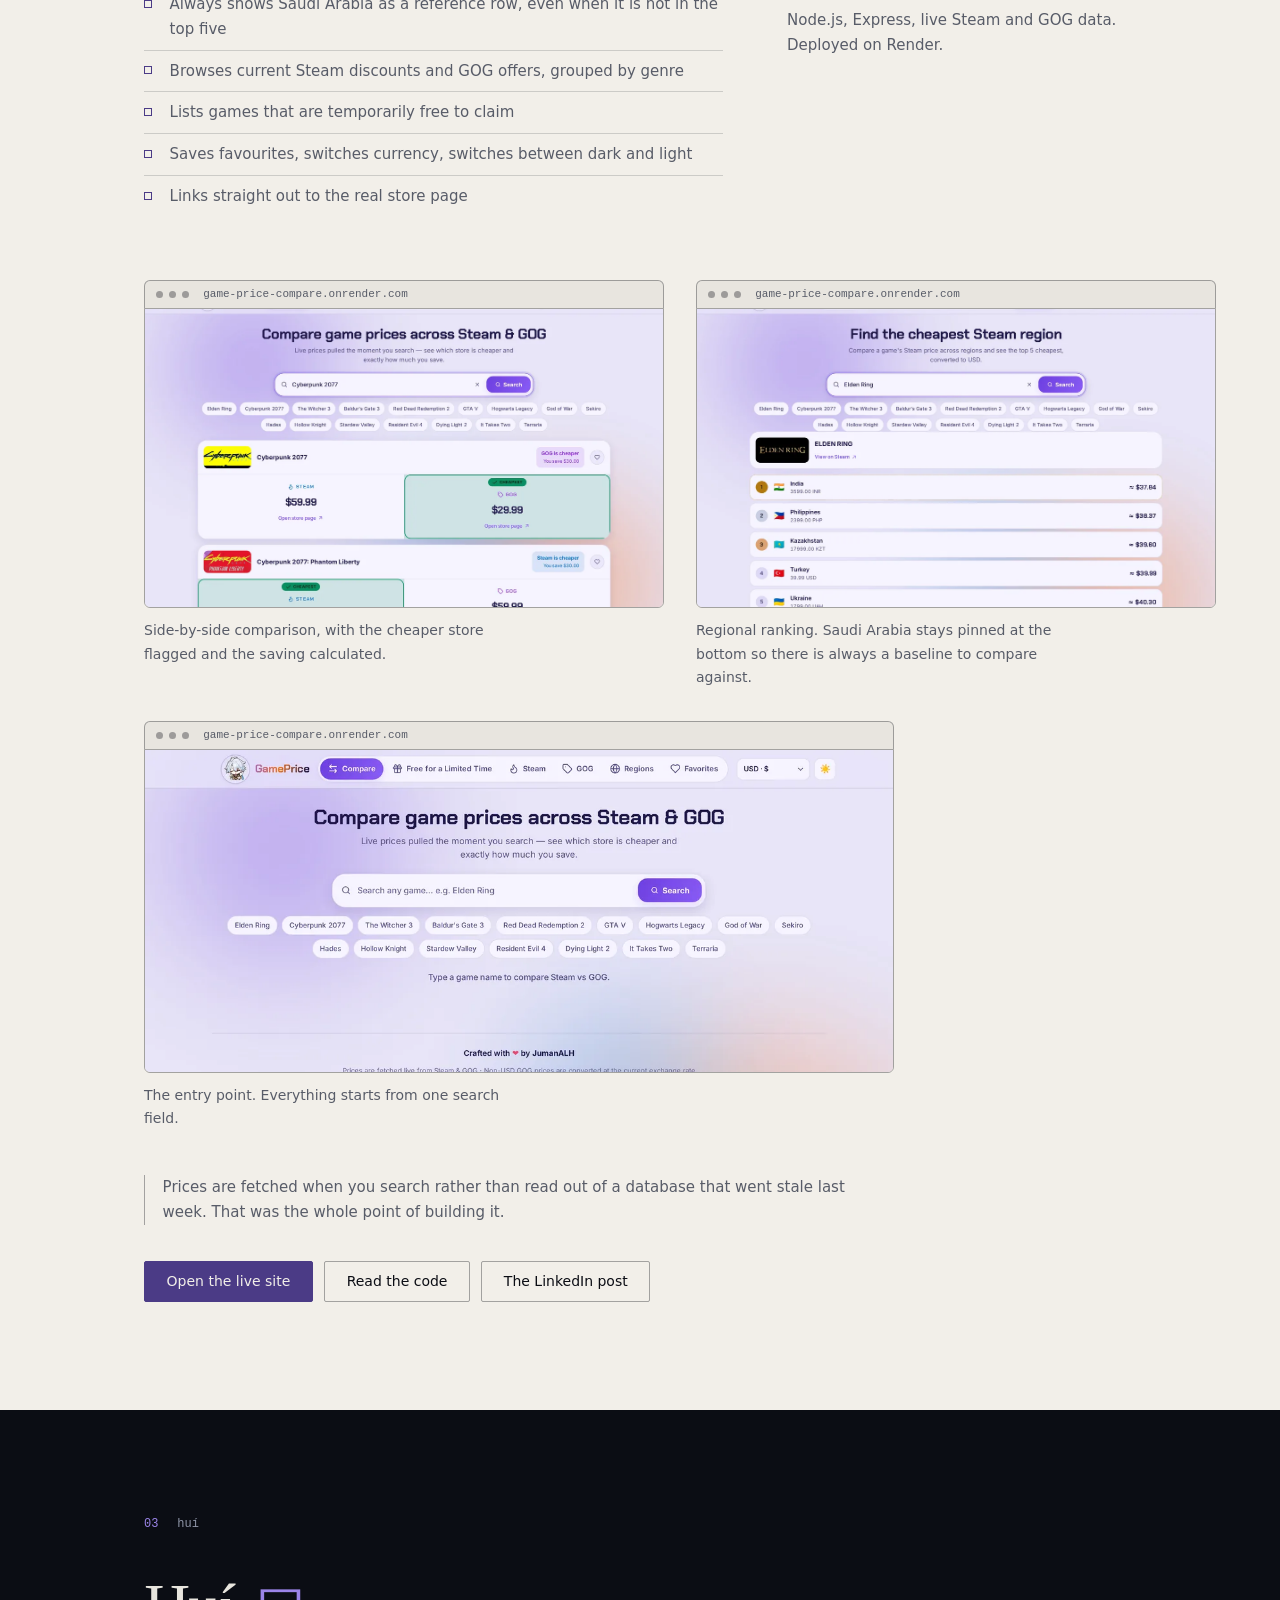
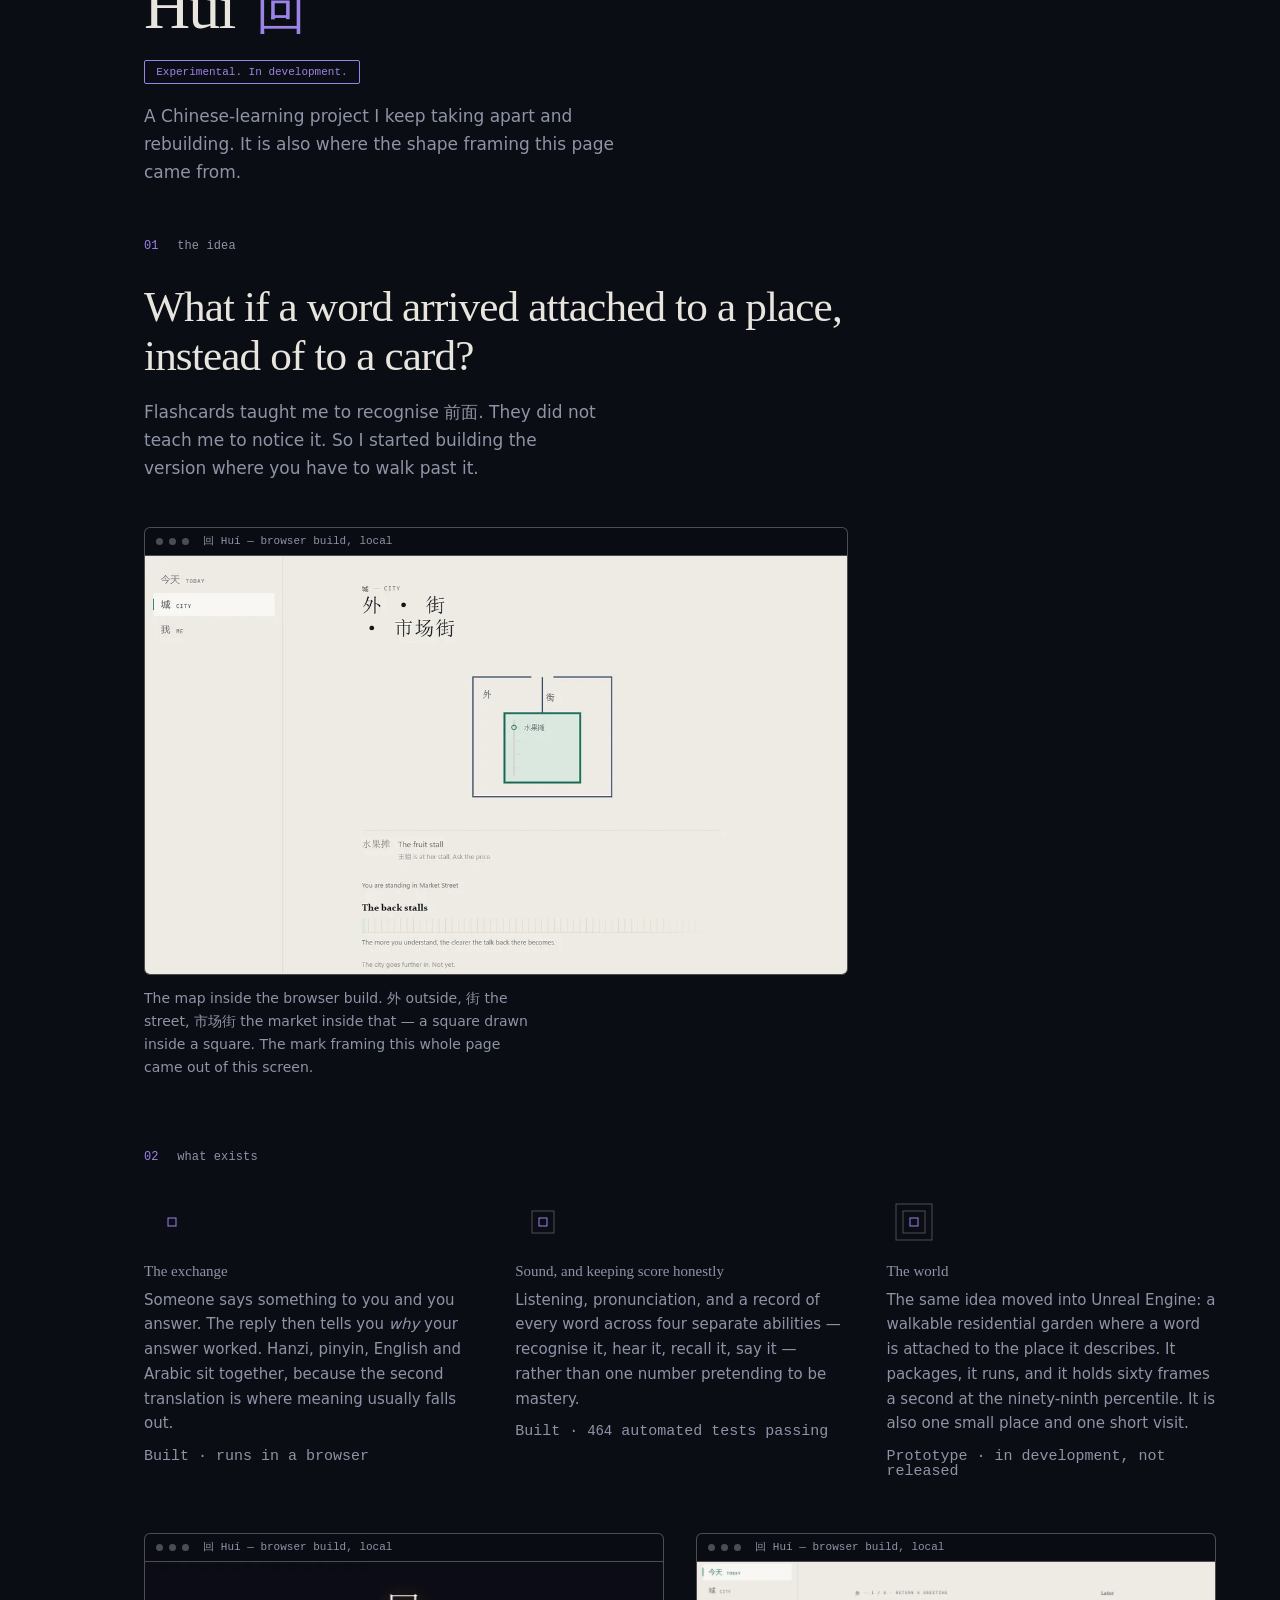
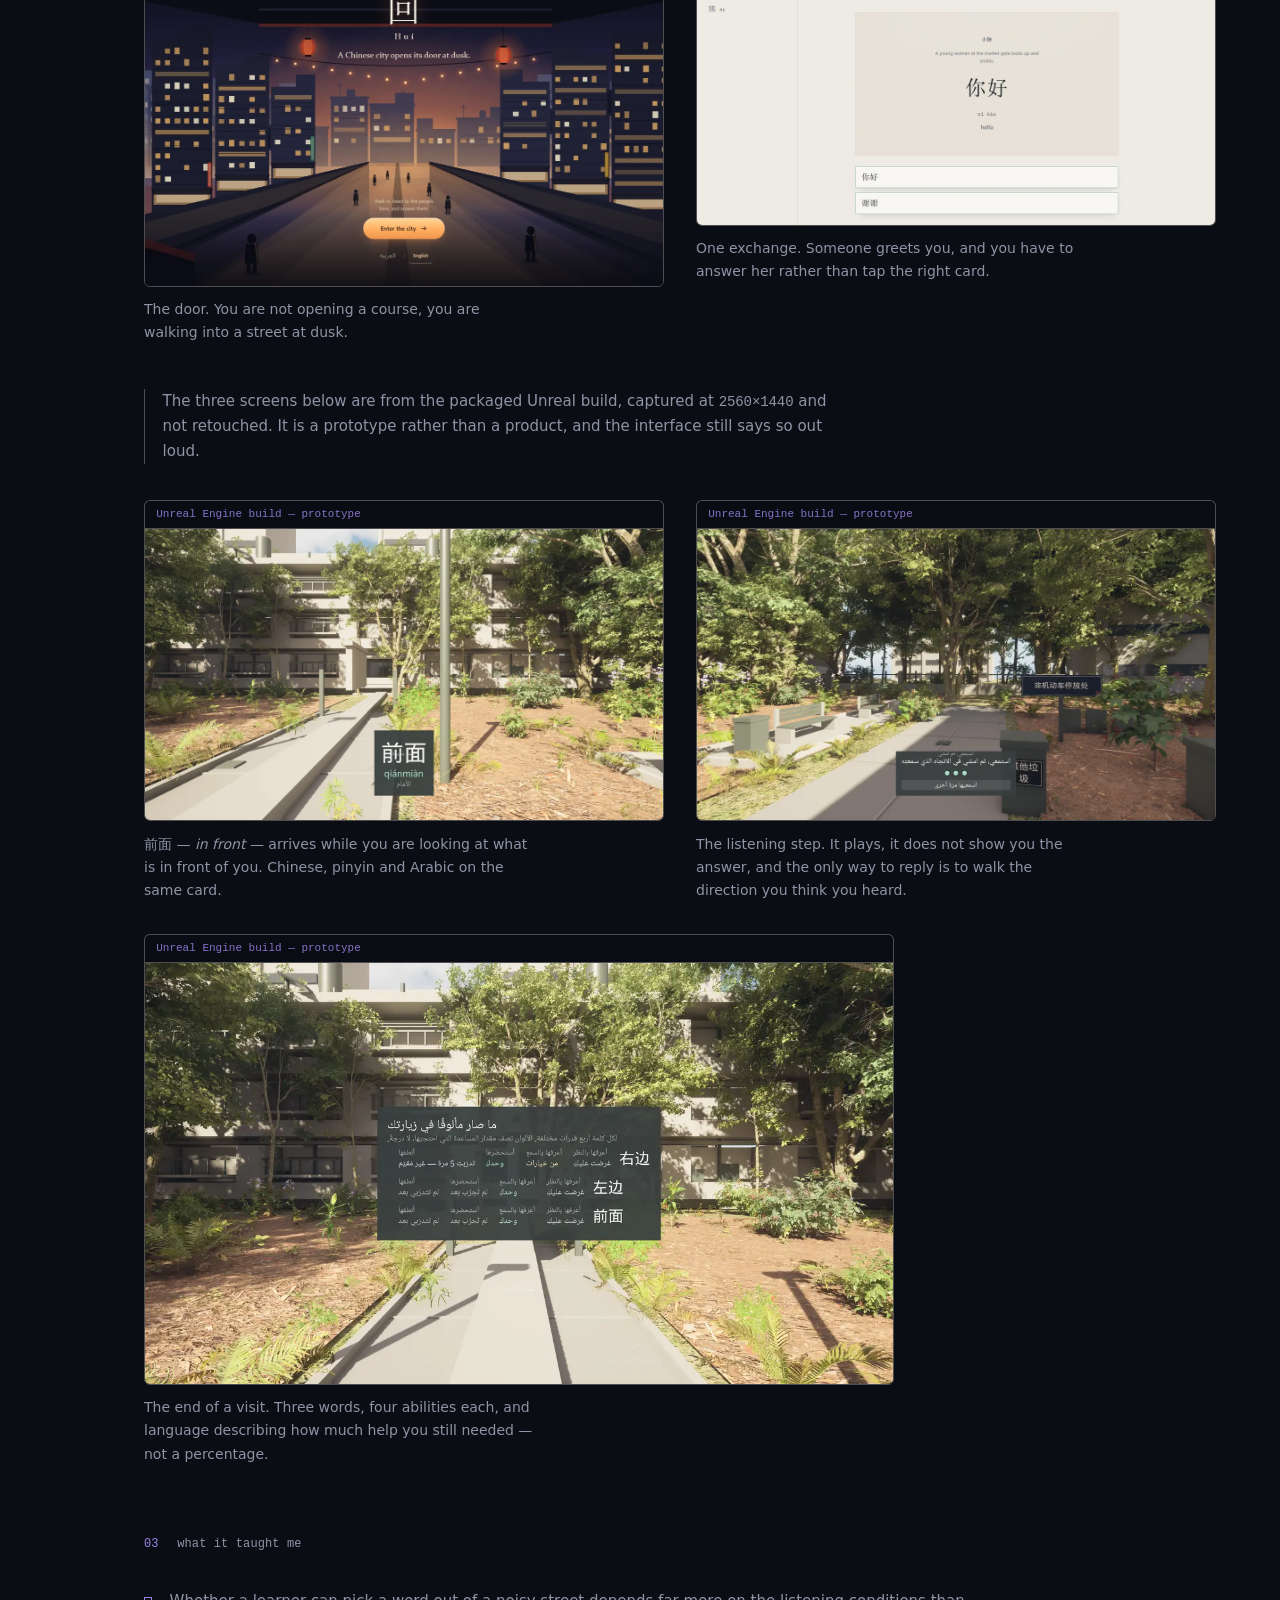
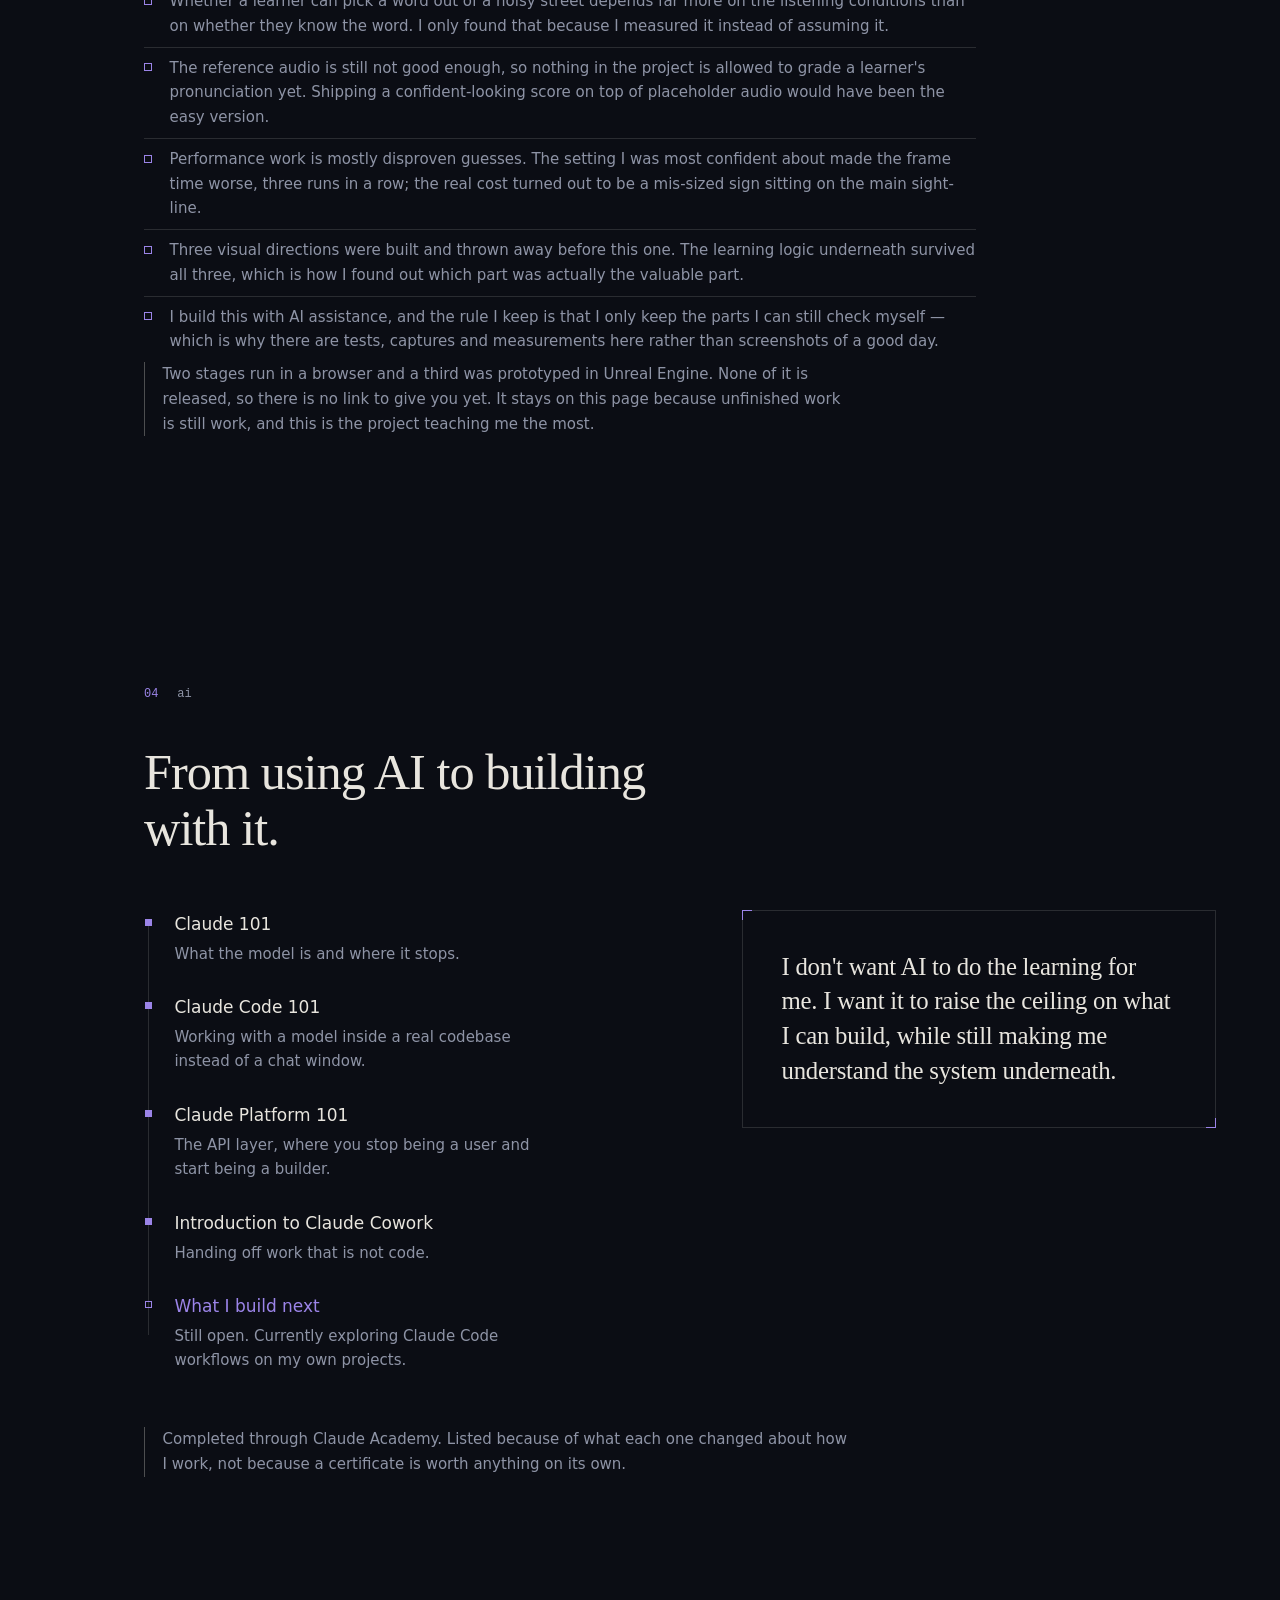
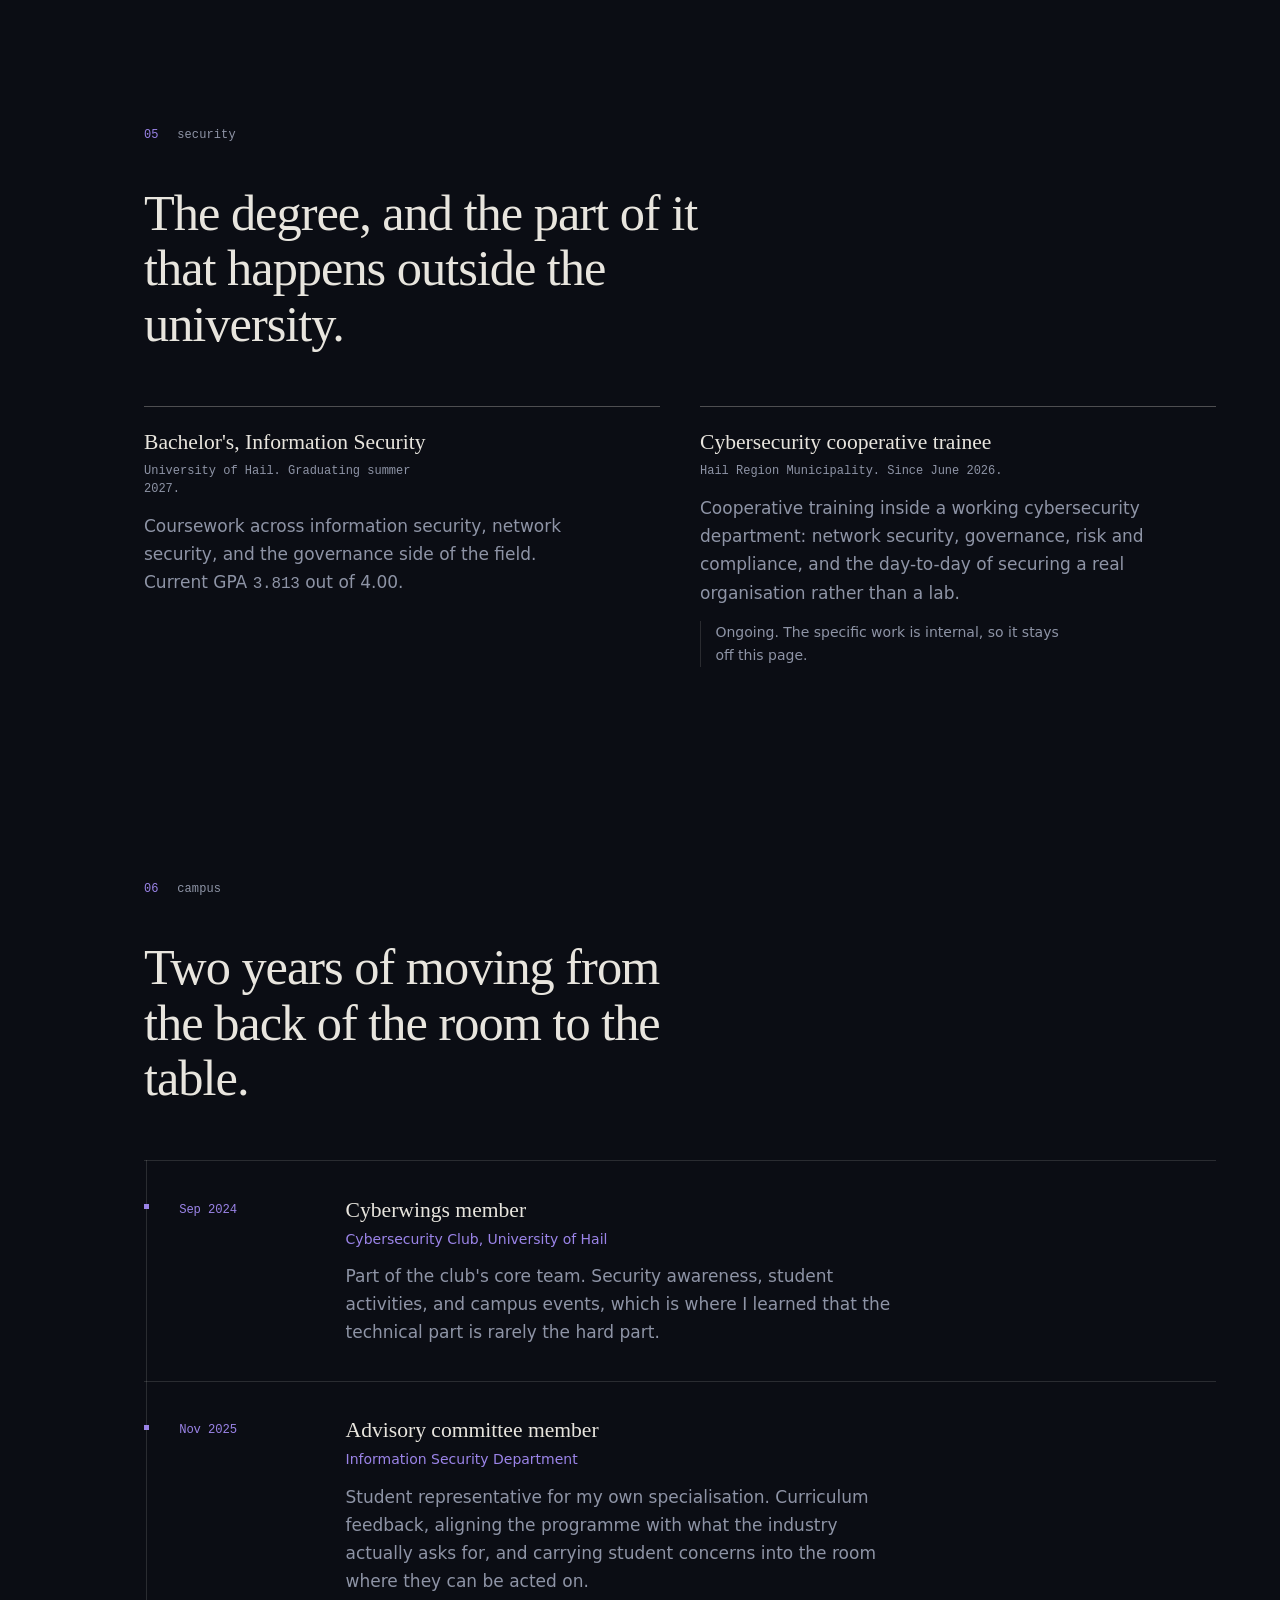
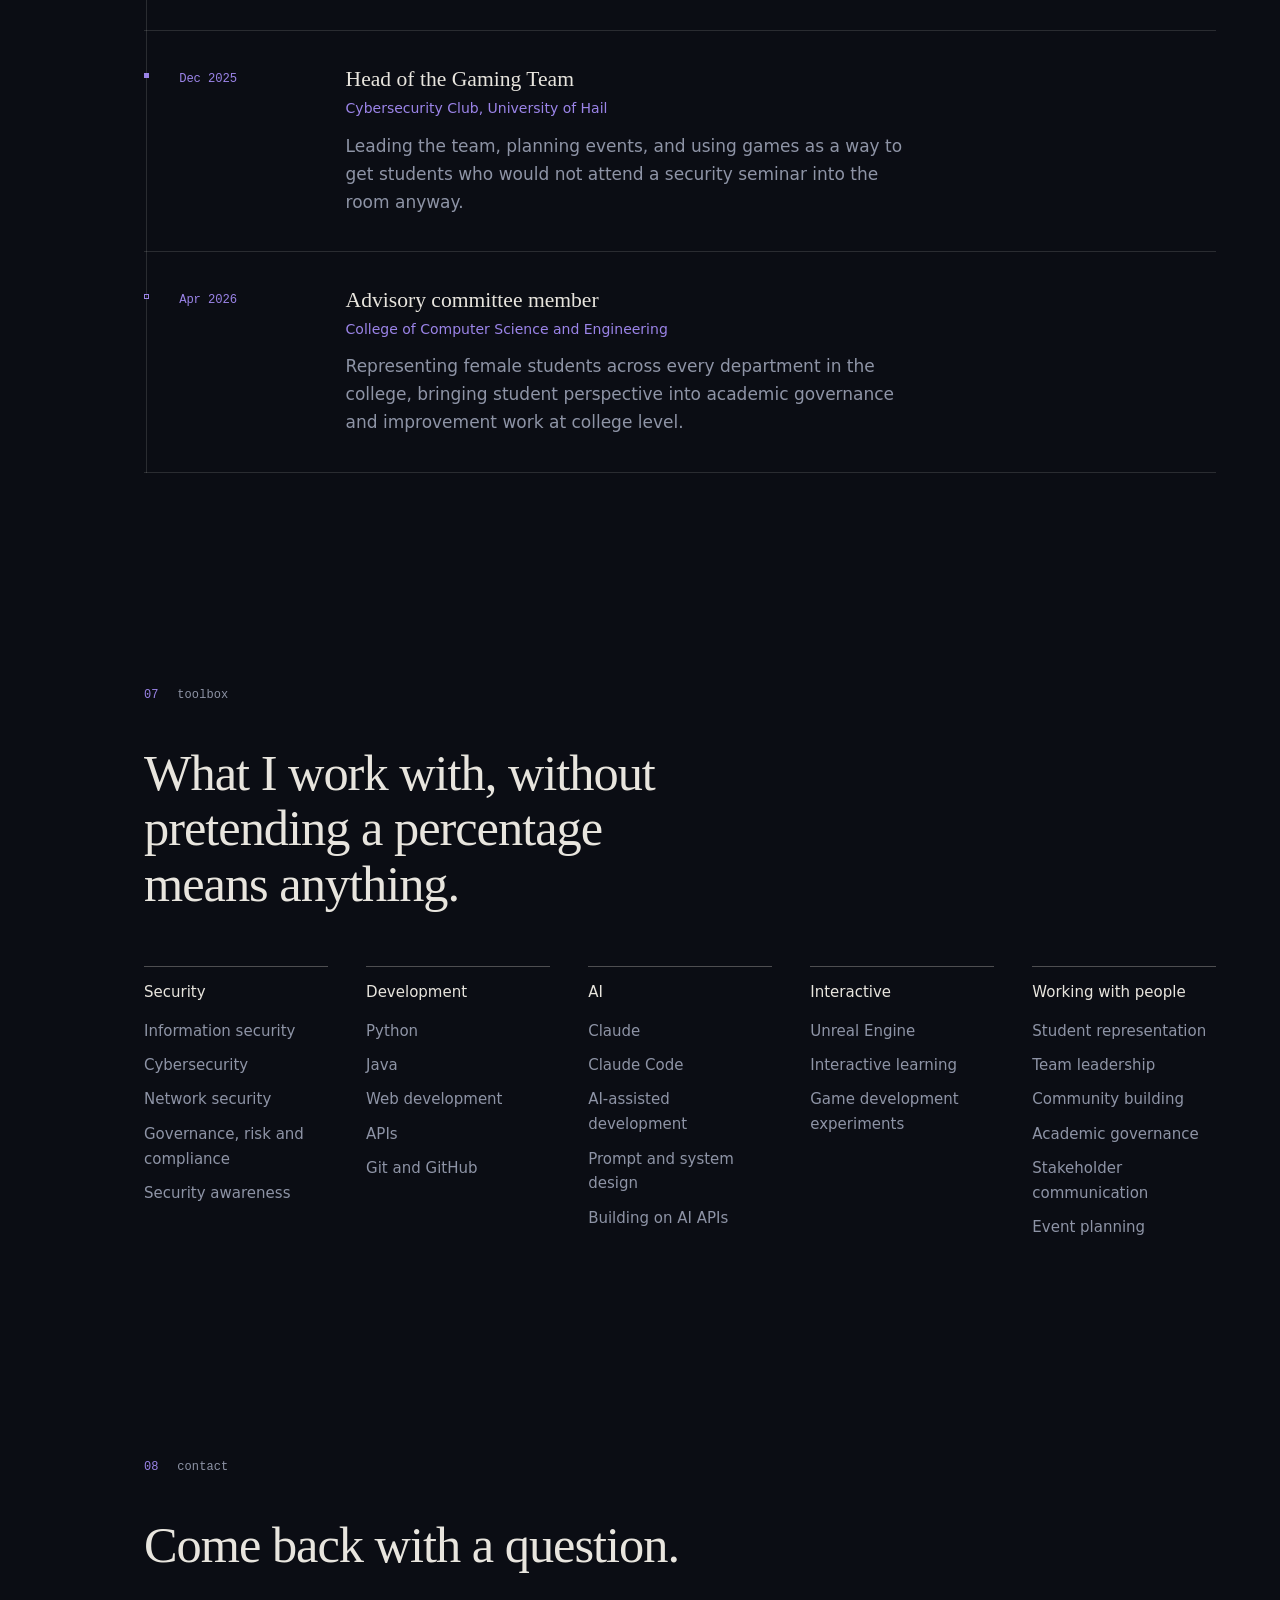
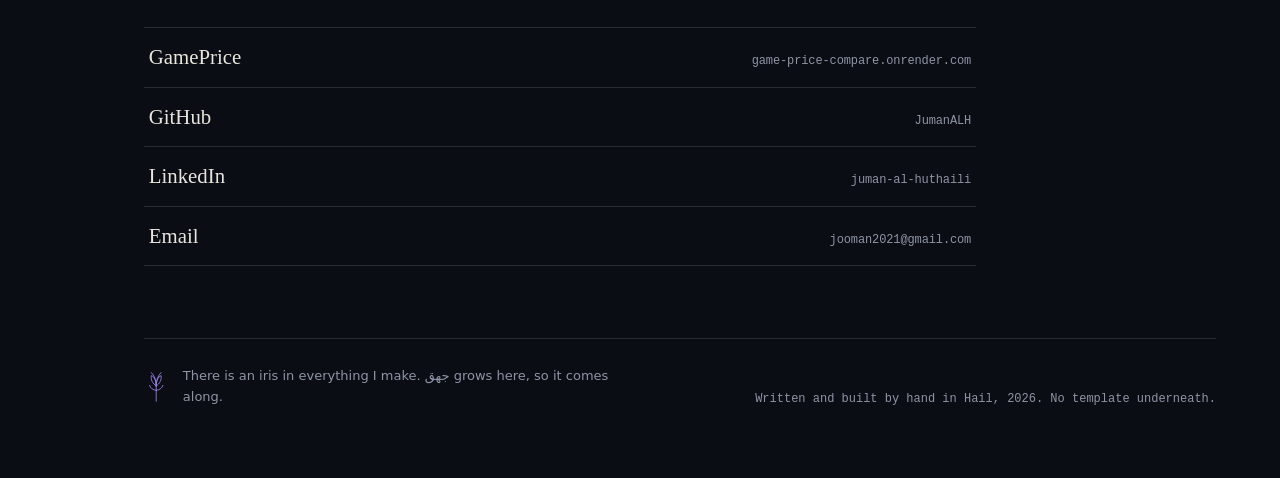
==== commit b9c34c9c: "feat: surface student representation in the opening facts Campus representation was only visible in " ====
--- a/index.html
+++ b/index.html
@@ -119,6 +119,7 @@
       <div><dt>Graduating</dt><dd>Summer 2027</dd></div>
       <div><dt>GPA</dt><dd><span class="num">3.813</span> / 4.00</dd></div>
       <div><dt>Based in</dt><dd>Hail, Saudi Arabia</dd></div>
+      <div><dt>Representing</dt><dd>Students, on two college advisory committees</dd></div>
     </dl>
 
     <div class="entry__actions">
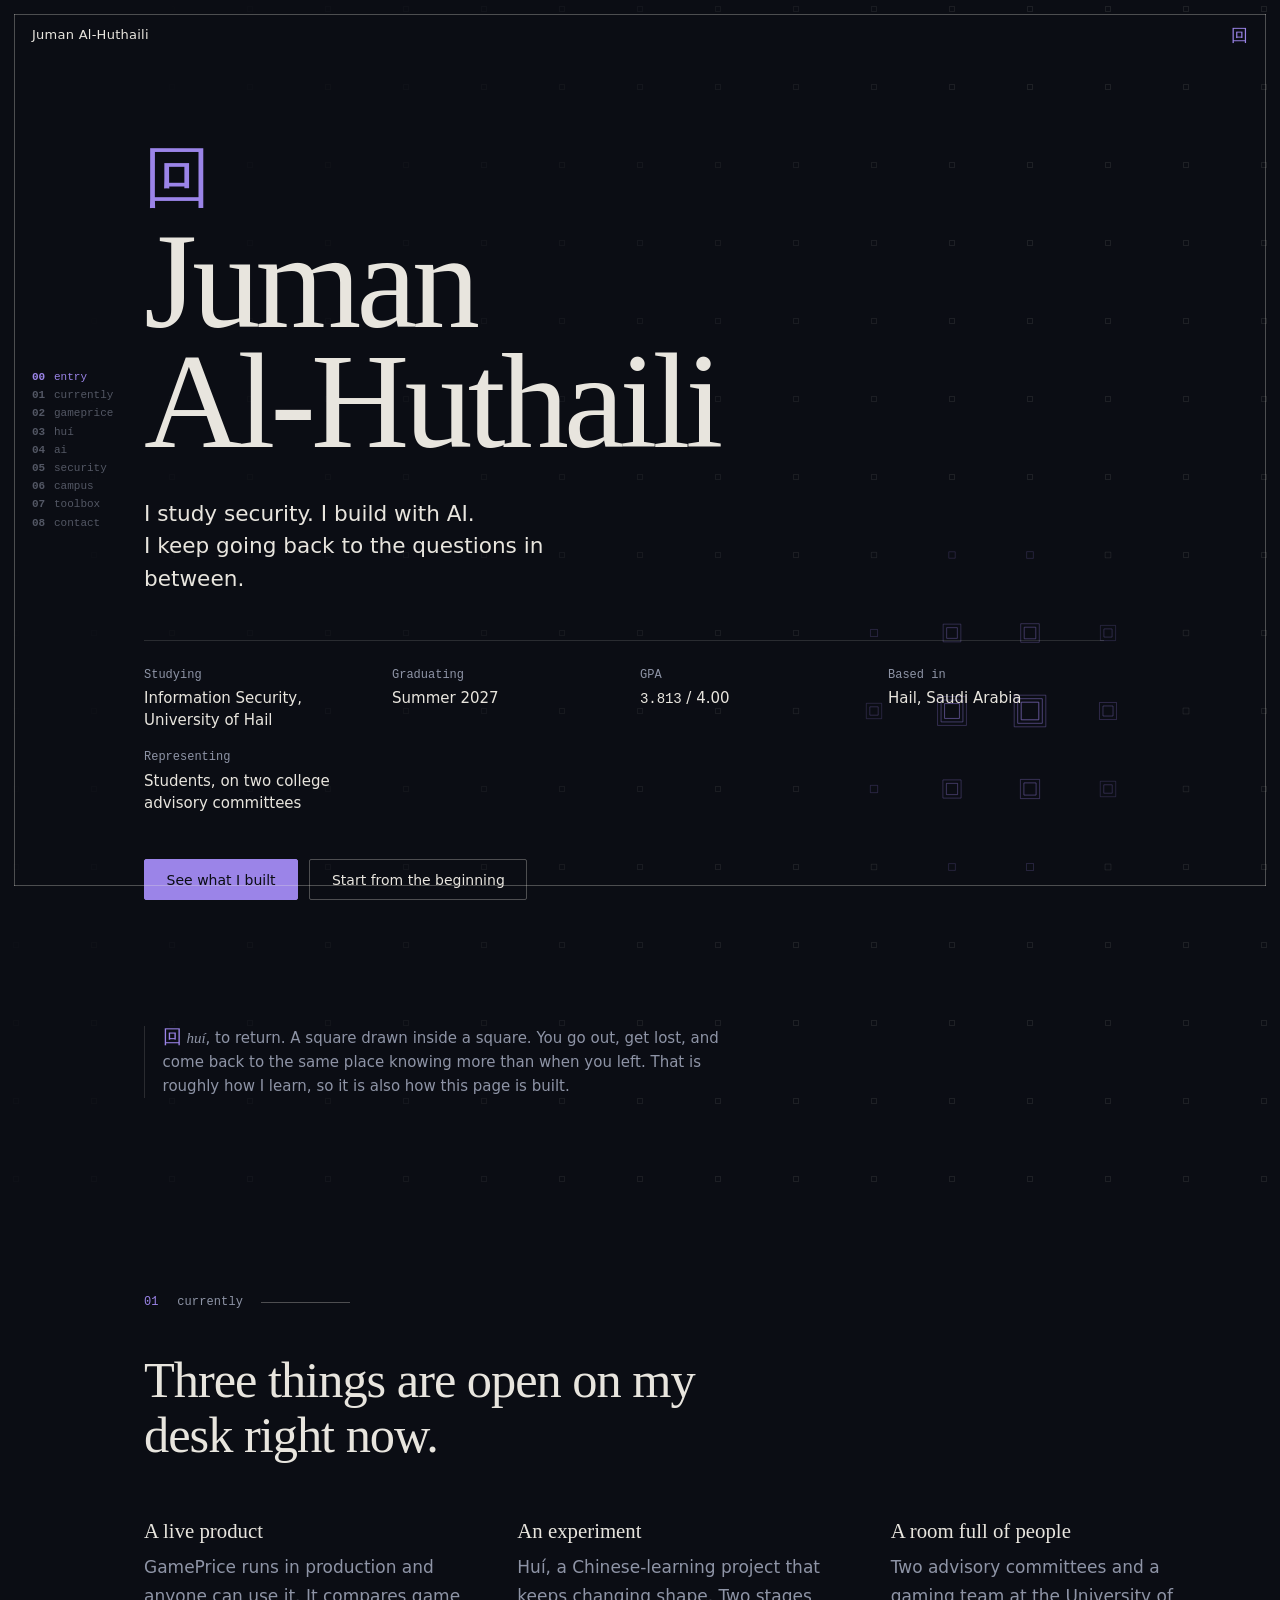
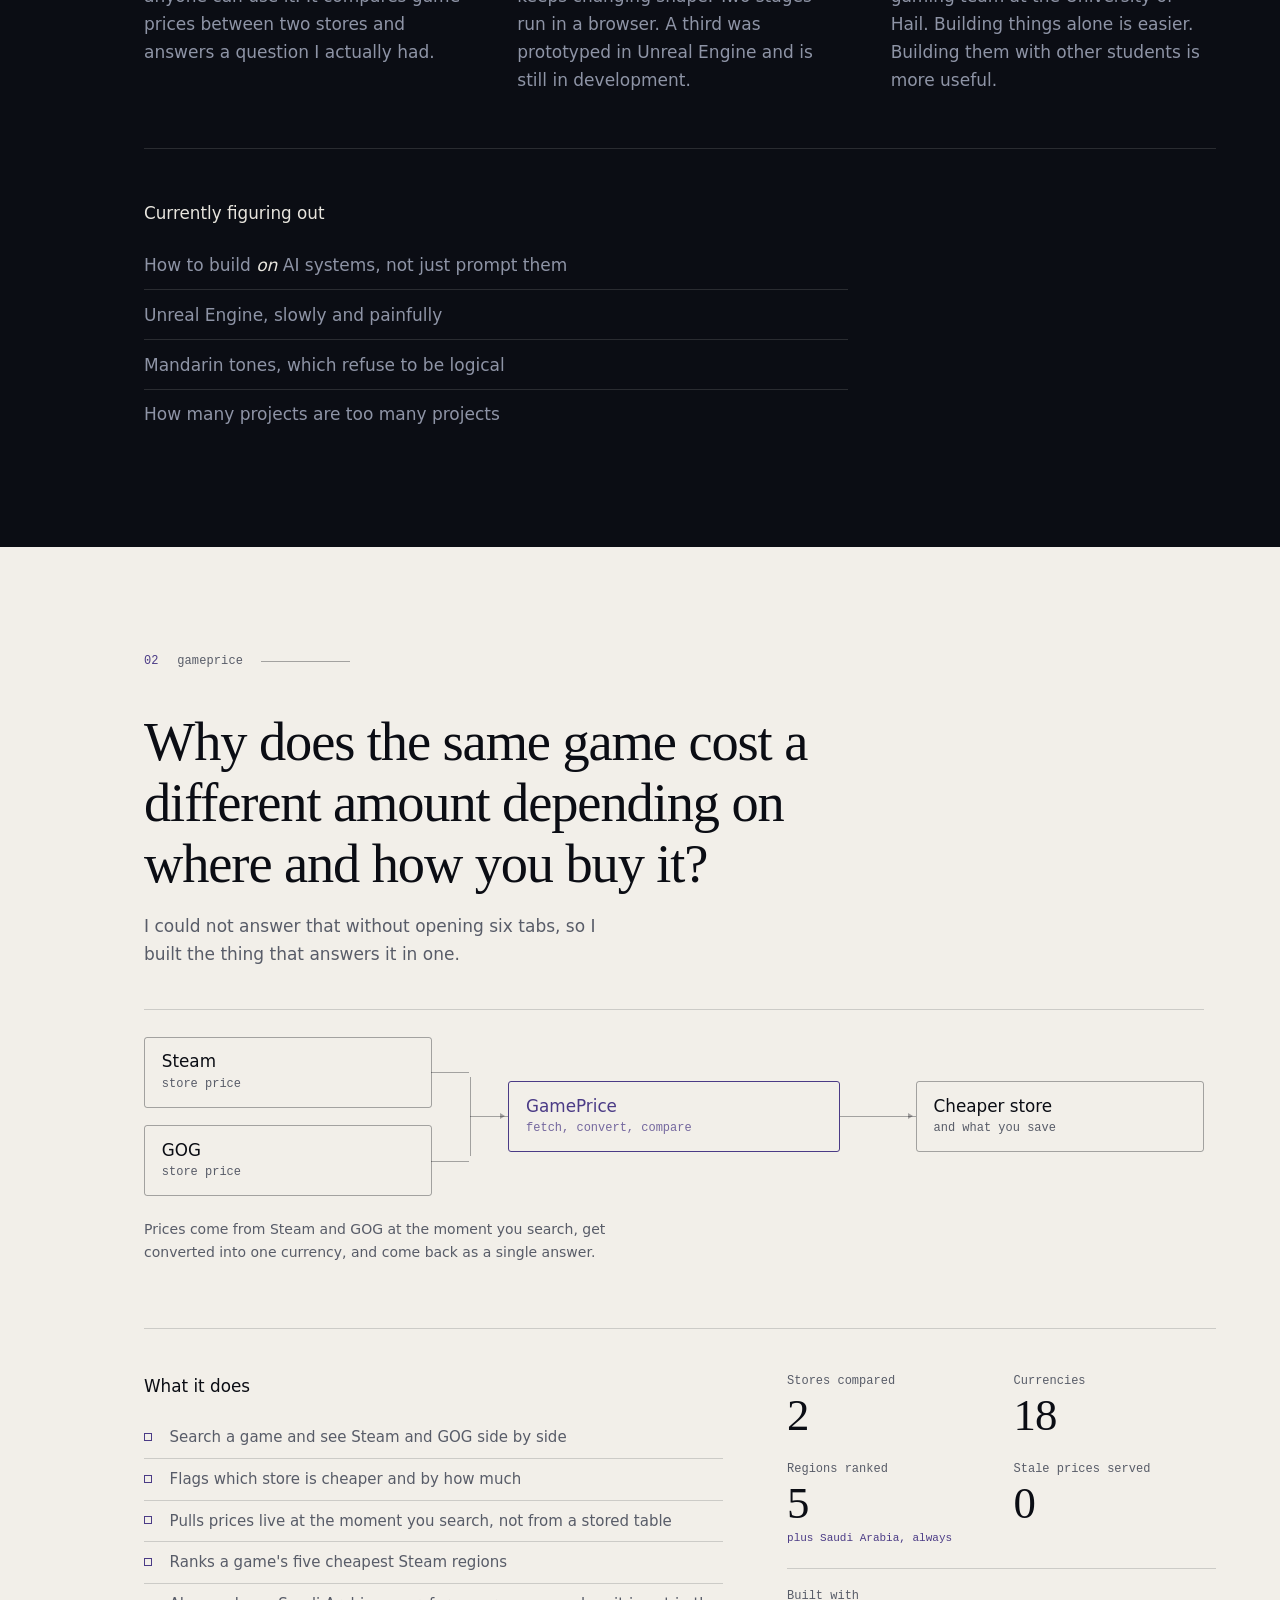
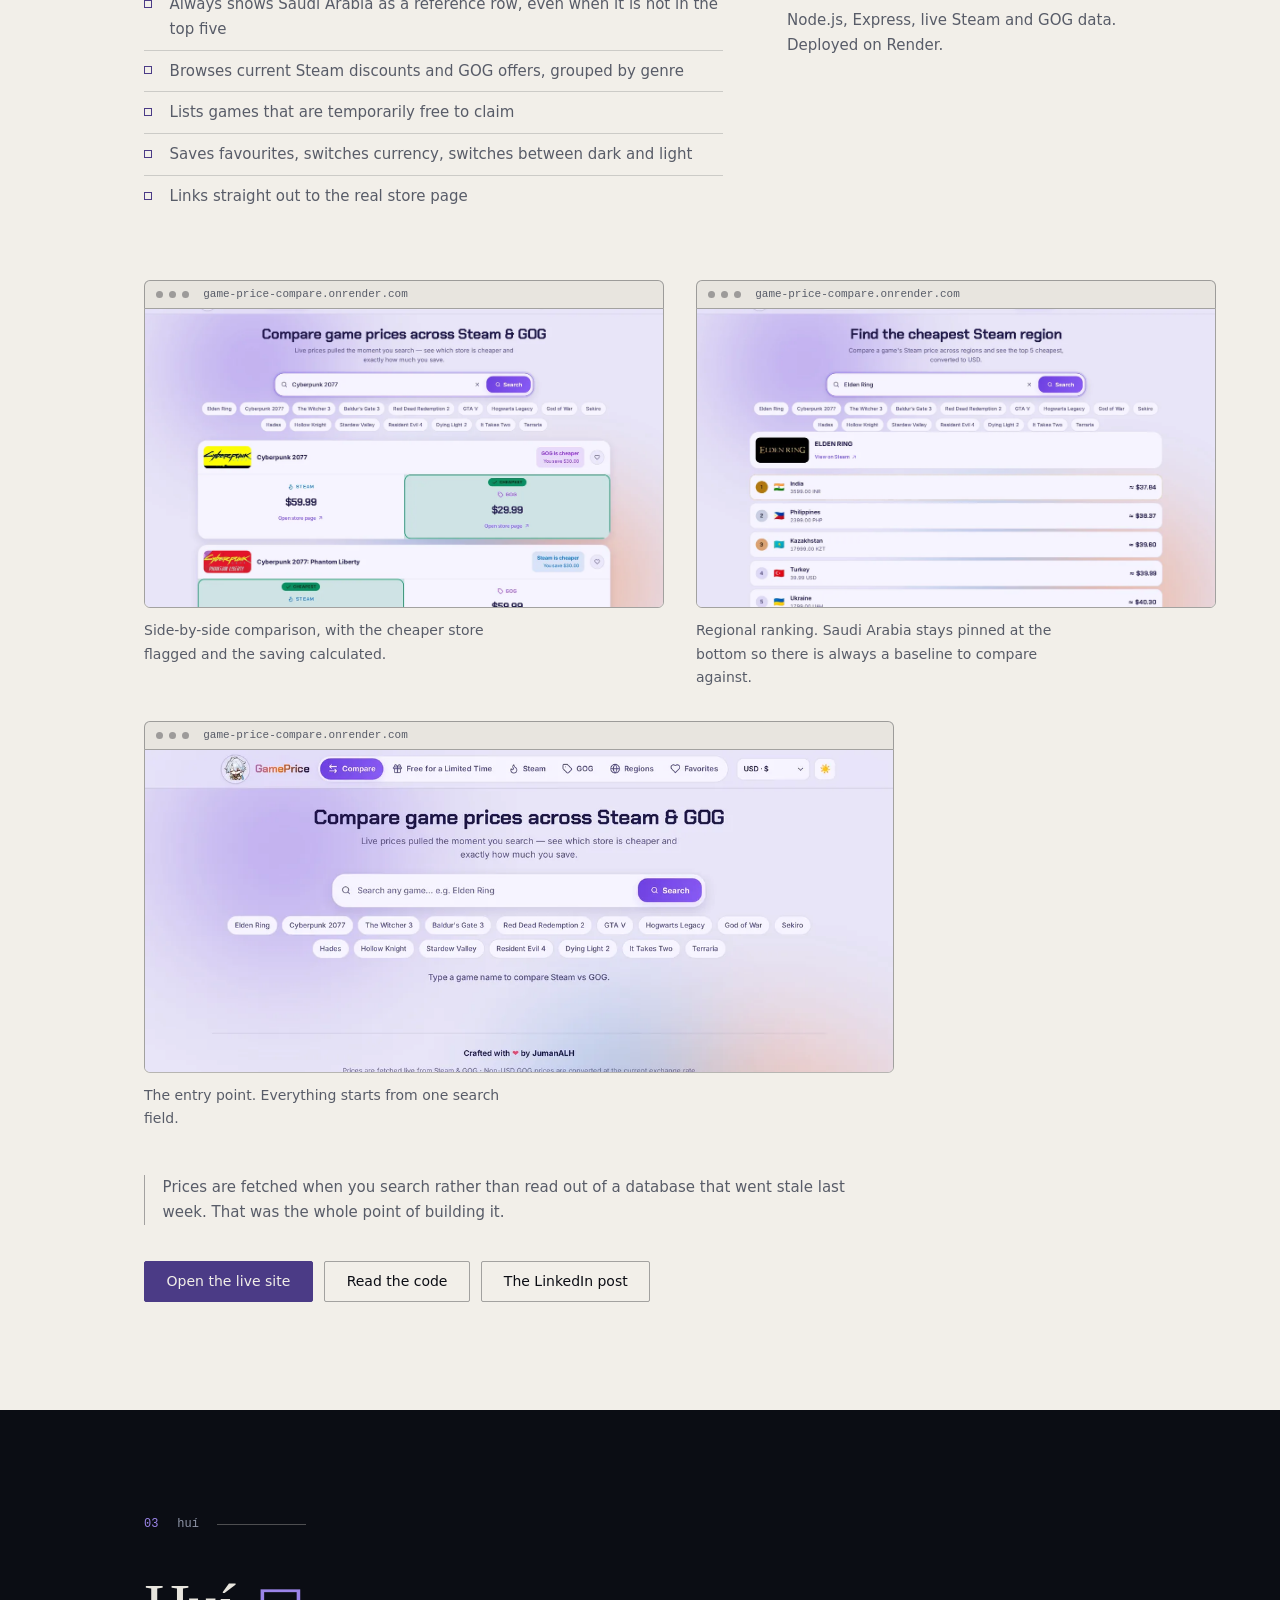
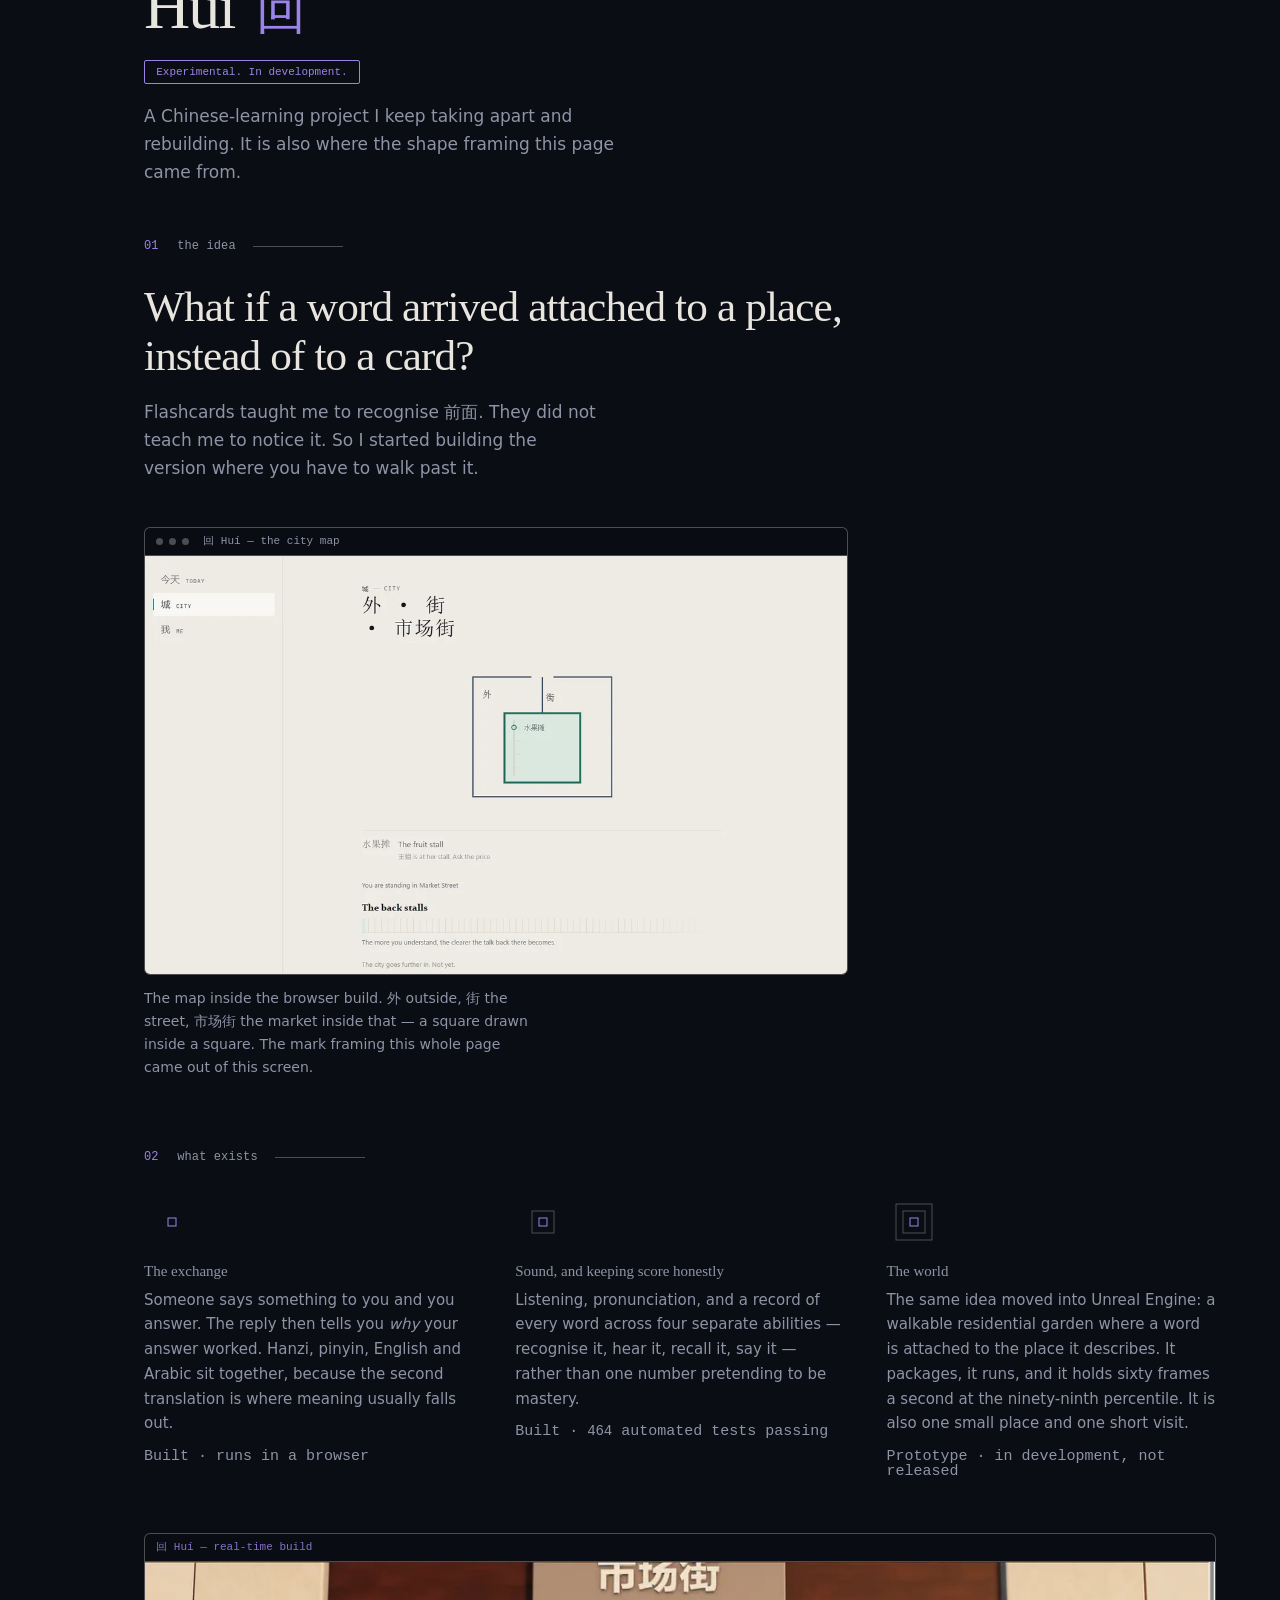
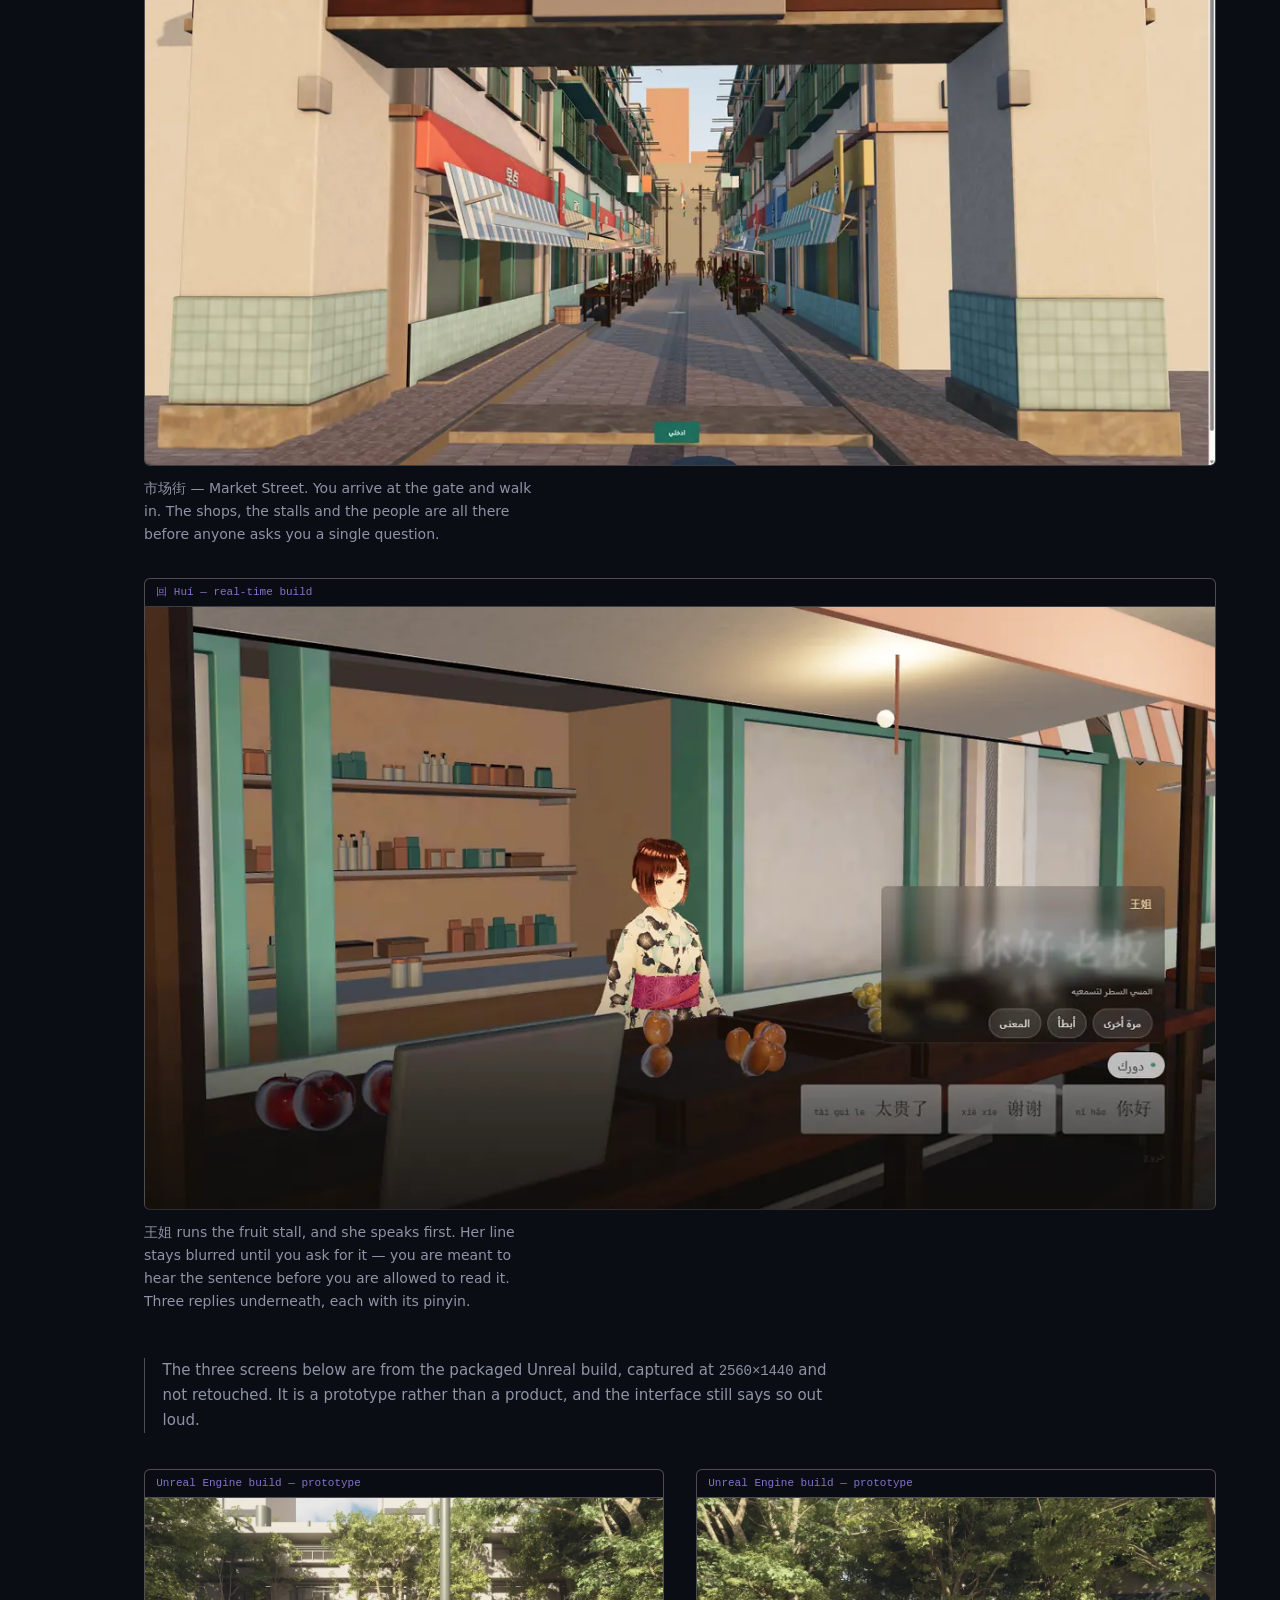
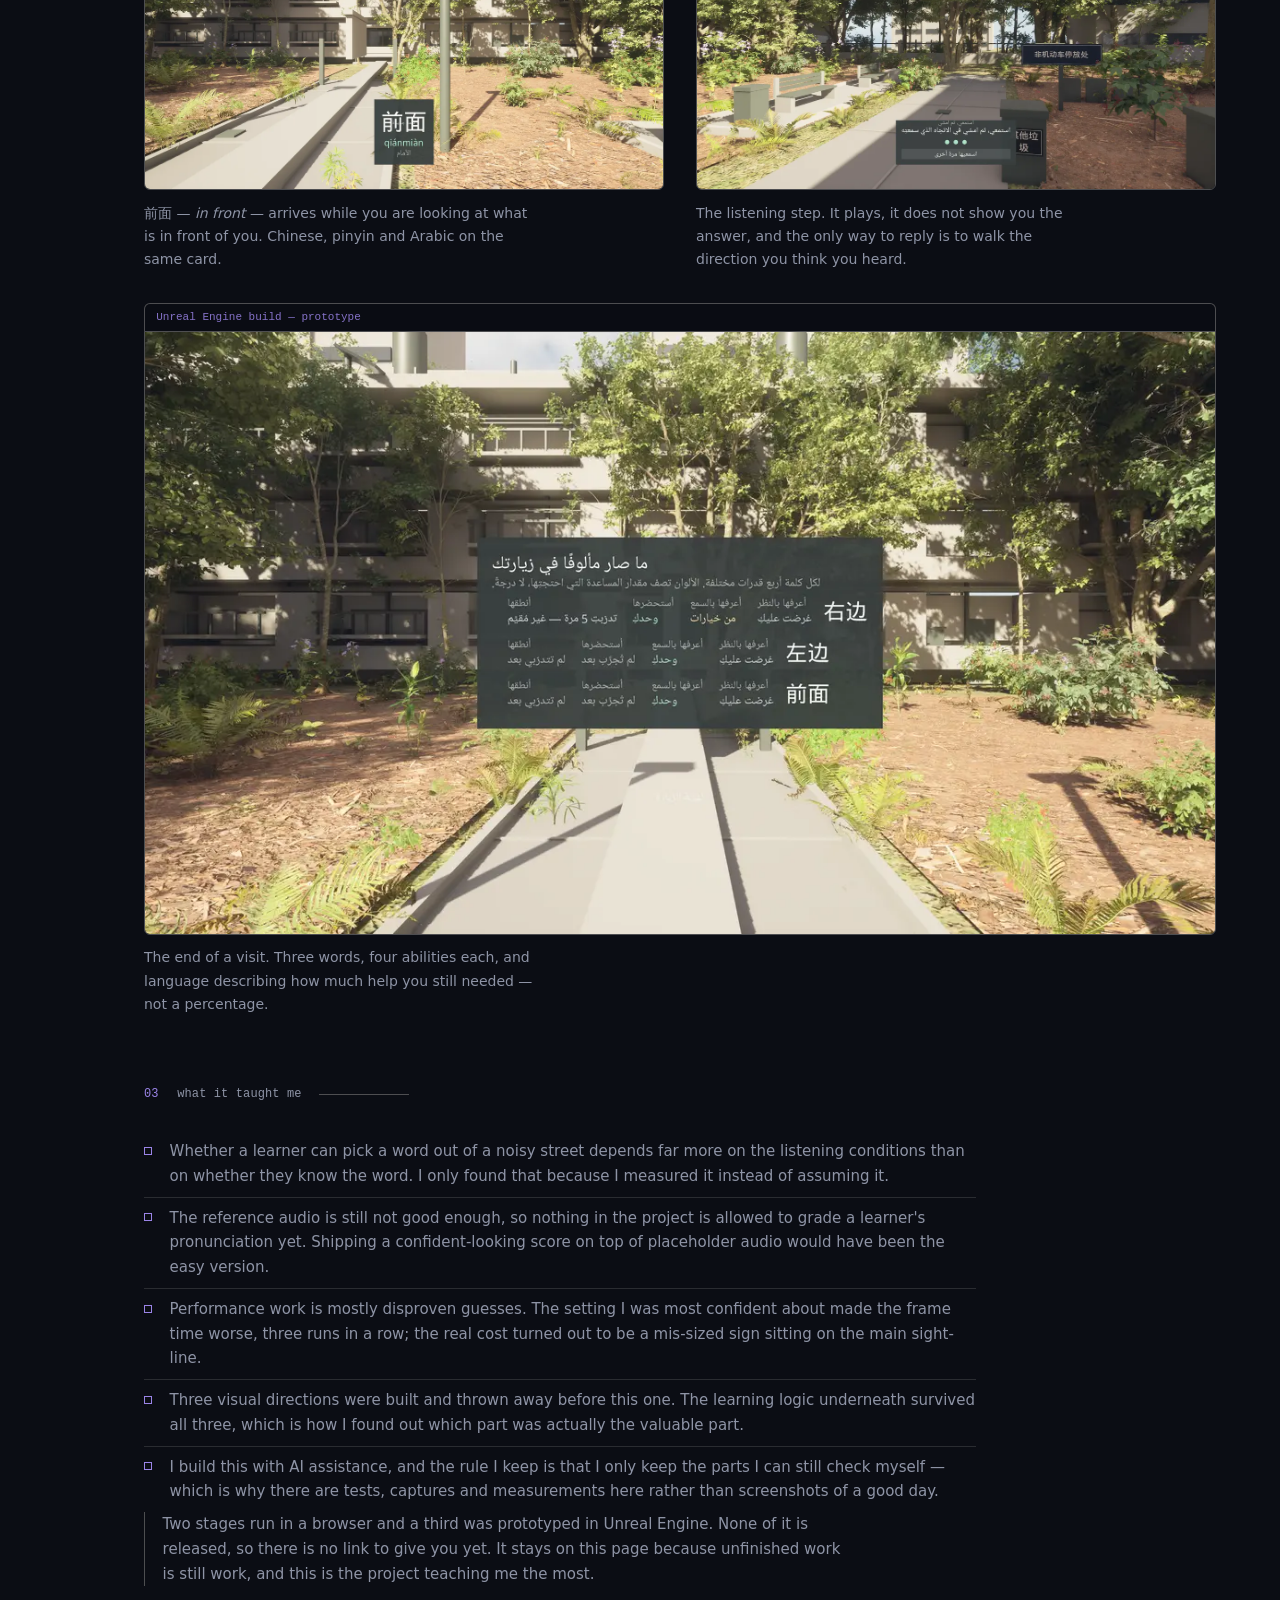
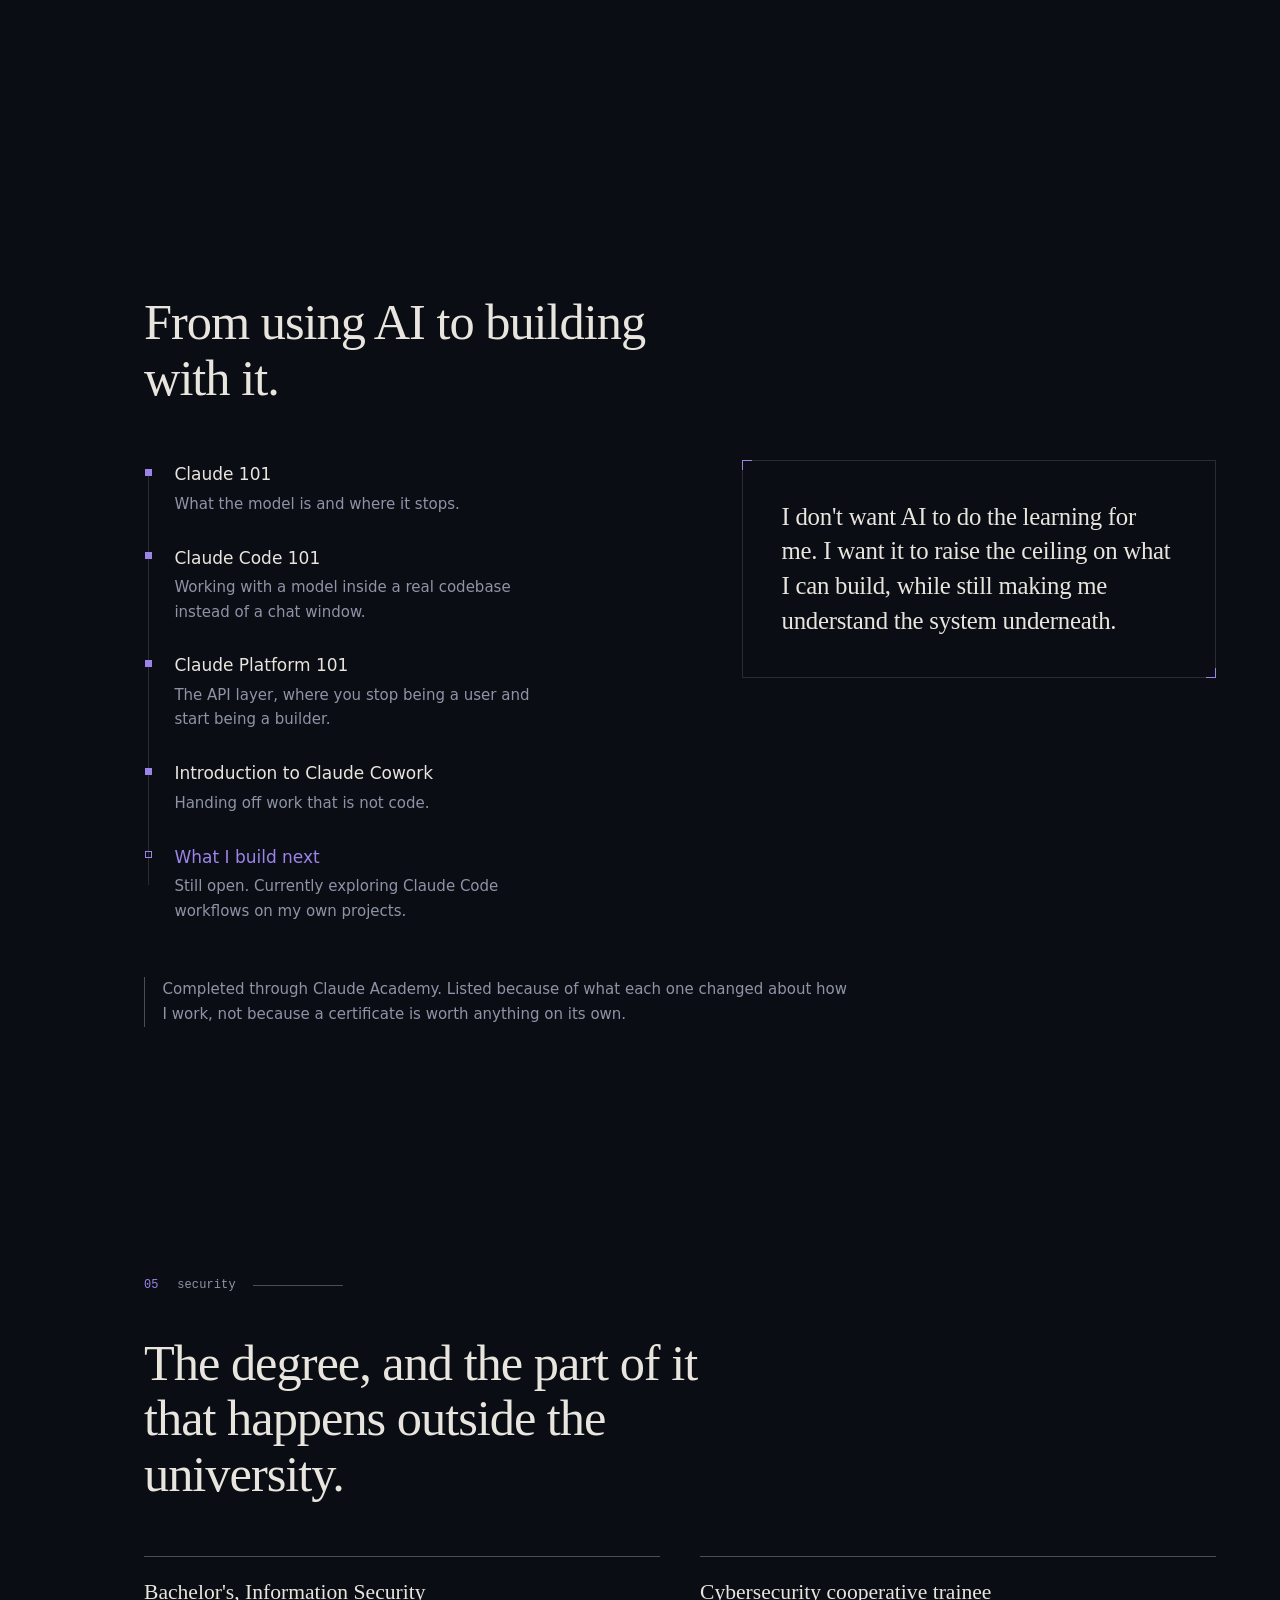
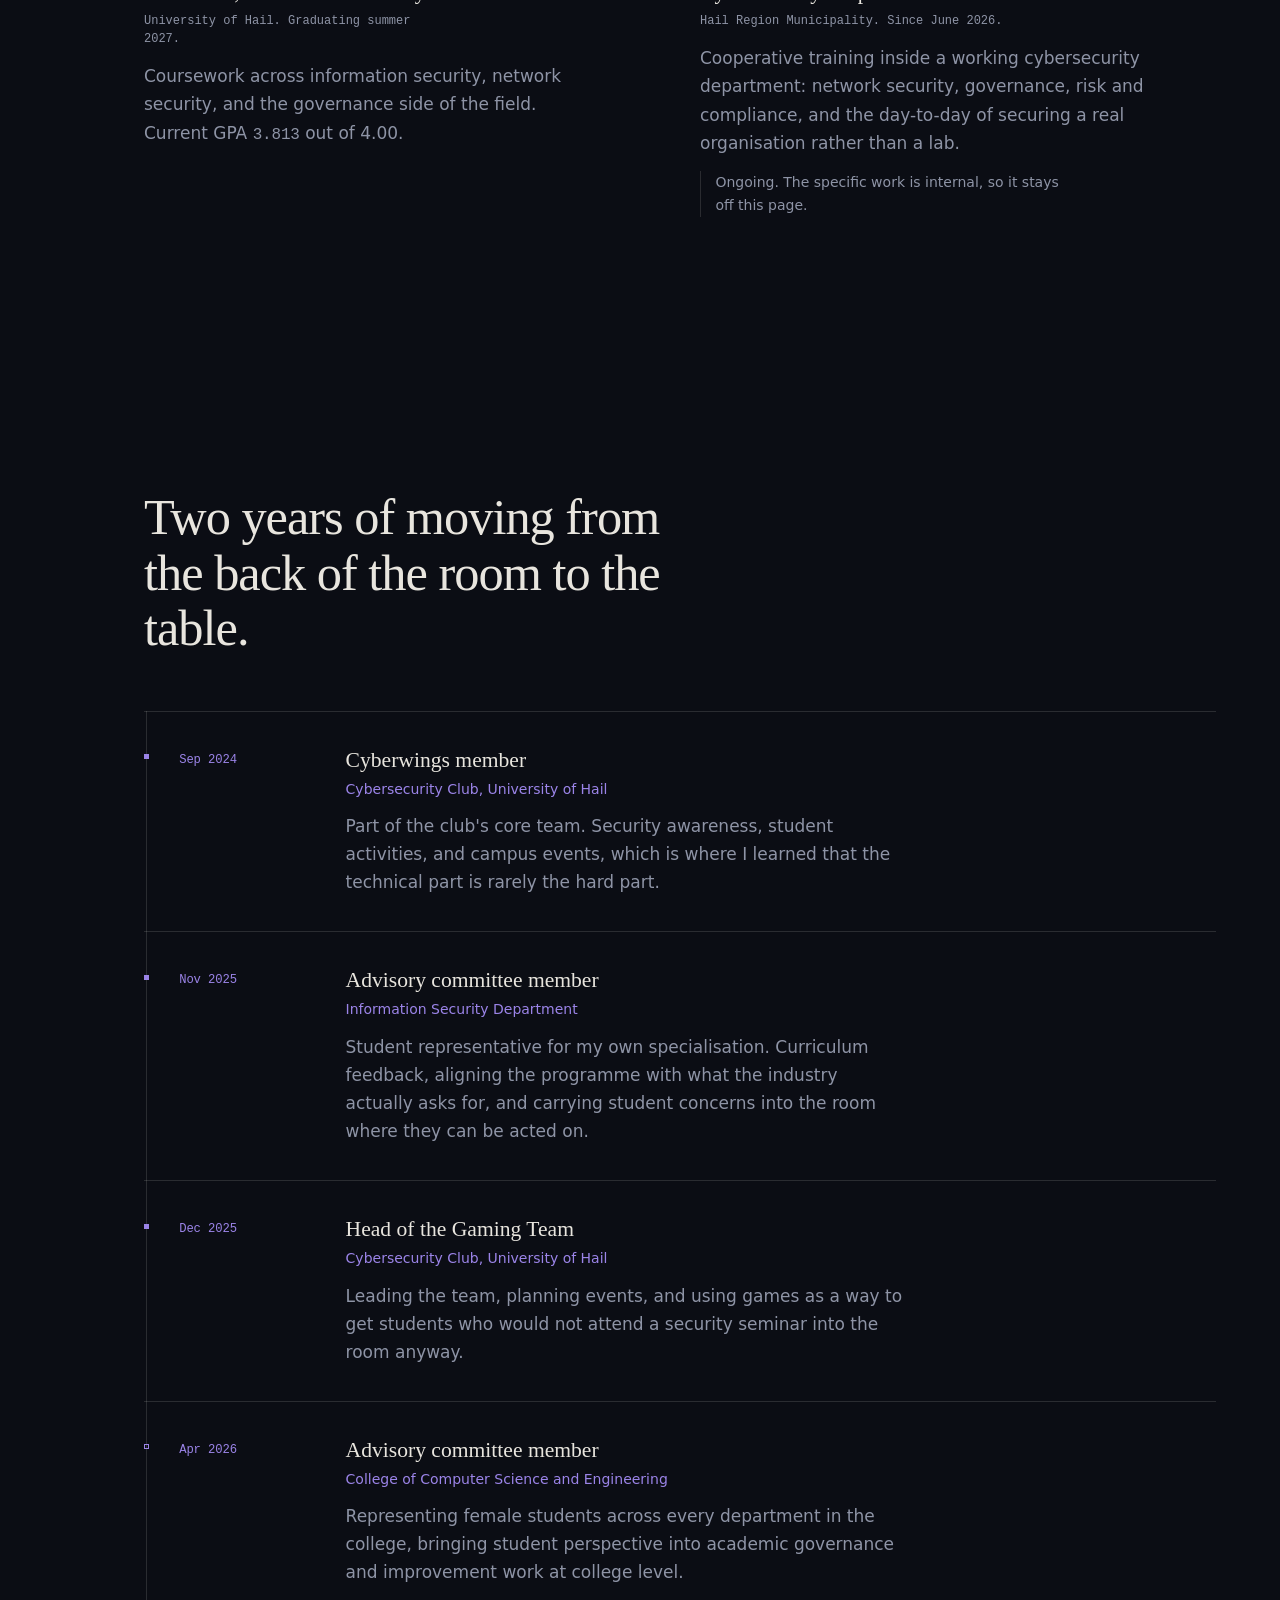
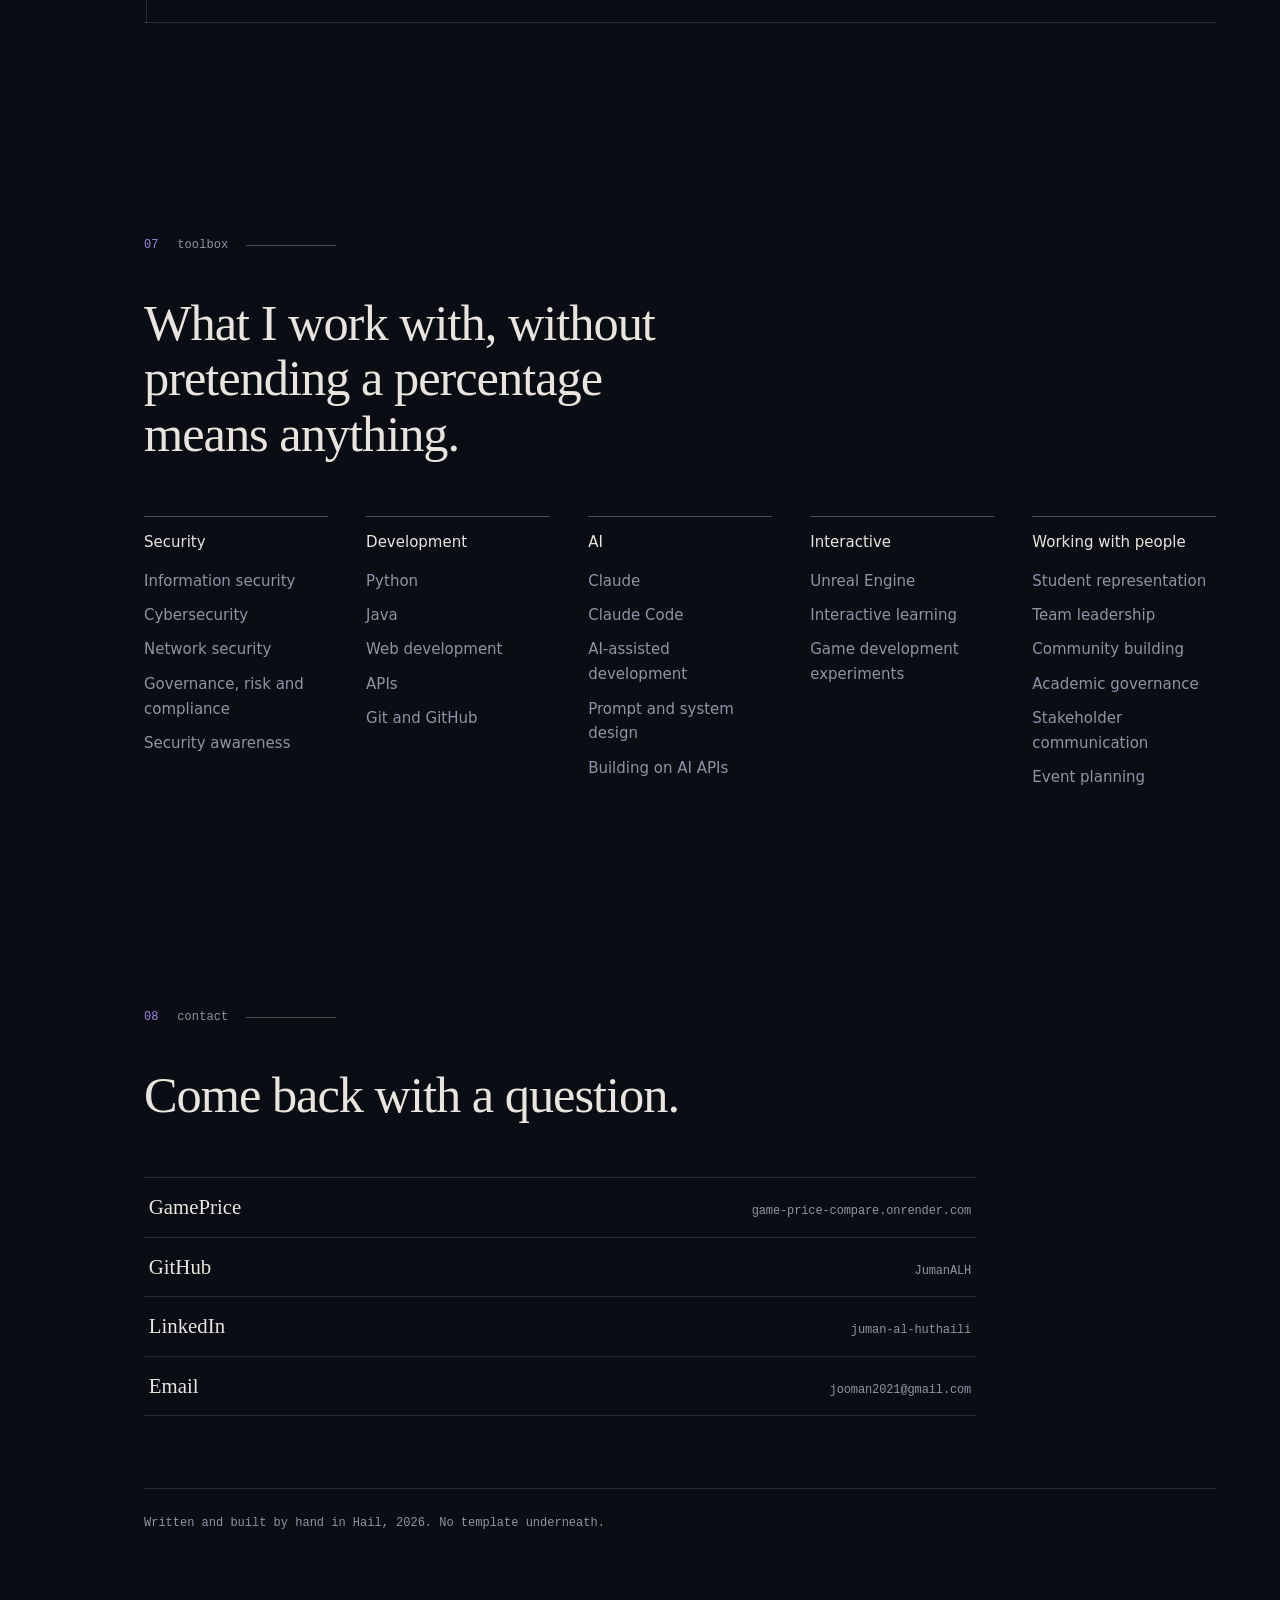
==== commit bb04c59e: "feat: show the real Huí world, add scroll motion, drop the footer line Three corrections after seein" ====
--- a/index.html
+++ b/index.html
@@ -260,7 +260,7 @@
   </div>
 
   <figure class="shot shot--solo">
-    <div class="win"><i></i><i></i><i></i><span class="win__url">回 Huí — browser build, local</span></div>
+    <div class="win"><i></i><i></i><i></i><span class="win__url">回 Huí — the city map</span></div>
     <img src="assets/img/hui-city.webp" width="1160" height="692" loading="lazy" decoding="async"
          alt="The Huí city map: a large square labelled outside containing a smaller highlighted square labelled market street, with a gap in the outer wall marked street.">
     <figcaption>The map inside the browser build. <span lang="zh-Hans">外</span> outside, <span lang="zh-Hans">街</span> the street, <span lang="zh-Hans">市场街</span> the market inside that — a square drawn inside a square. The mark framing this whole page came out of this screen.</figcaption>
@@ -290,17 +290,17 @@
   </ol>
 
   <div class="shots">
-    <figure class="shot">
-      <div class="win"><i></i><i></i><i></i><span class="win__url">回 Huí — browser build, local</span></div>
-      <img src="assets/img/hui-door.webp" width="1160" height="725" loading="lazy" decoding="async"
-           alt="The Huí entry screen: an illustrated Chinese street at dusk with lit windows, hanging lanterns and figures walking, under the title Huí and the line, a Chinese city opens its door at dusk.">
-      <figcaption>The door. You are not opening a course, you are walking into a street at dusk.</figcaption>
-    </figure>
-    <figure class="shot">
-      <div class="win"><i></i><i></i><i></i><span class="win__url">回 Huí — browser build, local</span></div>
-      <img src="assets/img/hui-lesson.webp" width="1160" height="588" loading="lazy" decoding="async"
-           alt="A Huí exchange: a character greets the learner in Chinese, shown with its pinyin and the gloss hello, with two possible replies listed below.">
-      <figcaption>One exchange. Someone greets you, and you have to answer her rather than tap the right card.</figcaption>
+    <figure class="shot shot--wide">
+      <div class="win win--app"><span class="win__url">回 Huí — real-time build</span></div>
+      <img src="assets/img/hui-street.webp" width="1160" height="545" loading="lazy" decoding="async"
+           alt="Market Street in Huí: a gate carrying the Chinese sign for market street opens onto a 3D lane of shopfronts, awnings and market tables, with people standing further down it.">
+      <figcaption>市场街 — Market Street. You arrive at the gate and walk in. The shops, the stalls and the people are all there before anyone asks you a single question.</figcaption>
+    </figure>
+    <figure class="shot shot--wide">
+      <div class="win win--app"><span class="win__url">回 Huí — real-time build</span></div>
+      <img src="assets/img/hui-stall.webp" width="1160" height="652" loading="lazy" decoding="async"
+           alt="王姐 standing behind her fruit stall in Huí. Her spoken greeting is shown blurred until the learner asks for it, with three possible replies underneath, each with its pinyin.">
+      <figcaption>王姐 runs the fruit stall, and she speaks first. Her line stays blurred until you ask for it — you are meant to hear the sentence before you are allowed to read it. Three replies underneath, each with its pinyin.</figcaption>
     </figure>
   </div>
 
@@ -449,20 +449,6 @@
   </ul>
 
   <footer class="foot">
-    <p class="foot__iris">
-      <svg viewBox="0 0 40 52" width="26" height="34" aria-hidden="true" focusable="false">
-        <g fill="none" stroke="currentColor" stroke-width="1.4" stroke-linecap="round">
-          <path d="M20 51V26"/>
-          <path d="M20 26c-6-4-9-10-8-17 5 2 8 8 8 17z"/>
-          <path d="M20 26c6-4 9-10 8-17-5 2-8 8-8 17z"/>
-          <path d="M20 25c0-9 3-16 8-21"/>
-          <path d="M20 25c0-9-3-16-8-21"/>
-          <path d="M20 33c-5 0-9-3-11-8"/>
-          <path d="M20 33c5 0 9-3 11-8"/>
-        </g>
-      </svg>
-      <span>There is an iris in everything I make. جهق grows here, so it comes along.</span>
-    </p>
     <p class="foot__meta">Written and built by hand in Hail, 2026. No template underneath.</p>
   </footer>
 </section>
--- a/assets/css/style.css
+++ b/assets/css/style.css
@@ -307,6 +307,9 @@
 .ticks--learn{max-width:52rem}
 .ticks--learn li{padding-left:1.6rem;font-size:.9375rem}
 
+/* the Huí world shots are panoramas: let them use the whole column */
+#chapter-03 .shots .shot--wide{max-width:100%}
+
 /* ---------- 04 ai ---------- */
 .ai-wrap{display:grid;grid-template-columns:minmax(0,1.1fr) minmax(0,1fr);gap:clamp(2rem,6vw,5rem);align-items:start}
 .path{position:relative;padding-left:1.9rem}
@@ -372,6 +375,39 @@
 .foot__meta{font:400 .75rem/1.4 var(--mono);color:var(--dim)}
 
 /* =========================================================
+   scroll reveal
+   -----------------------------------------------------------
+   Every rule here is scoped under .rv-on, which main.js only adds
+   when IntersectionObserver exists AND motion is allowed. If the
+   script never runs, nothing below applies and the page is simply
+   already visible. Nothing important is hidden behind an animation.
+   ========================================================= */
+.rv-on .rv{opacity:0;transform:translateY(20px);
+  transition:opacity .8s var(--ease),transform .8s var(--ease)}
+.rv-on .rv.is-in{opacity:1;transform:none}
+
+/* a chapter number draws its own rule out to the right as it arrives */
+.mark,.step{position:relative}
+.mark::after,.step::after{content:"";position:absolute;top:50%;margin-left:1.1rem;
+  width:clamp(2.5rem,7vw,6rem);height:1px;background:var(--line-2);
+  transform-origin:left;transform:scaleX(1)}
+.rv-on .mark::after,.rv-on .step::after{transform:scaleX(0);
+  transition:transform .9s var(--ease) .25s}
+.rv-on .mark.is-in::after,.rv-on .step.is-in::after{transform:scaleX(1)}
+
+/* screenshots wipe open from the top instead of just fading in */
+.rv-on .shot img{clip-path:inset(0 0 100% 0);transform:scale(1.035)}
+.rv-on .shot.is-in img{clip-path:inset(0 0 0 0);transform:none;
+  transition:clip-path 1.05s var(--ease),transform 1.3s var(--ease)}
+.shot img{transition:transform .55s var(--ease)}
+.shot:hover img,.rv-on .shot.is-in:hover img{transform:scale(1.014)}
+.shot .win{transition:border-color .4s var(--ease)}
+.shot:hover .win{border-color:var(--acc)}
+
+/* the live figure counts up to its real value once, when you reach it */
+.counts dd.num{font-variant-numeric:tabular-nums}
+
+/* =========================================================
    responsive
    ========================================================= */
 @media (max-width:1100px){
@@ -430,4 +466,7 @@
   .node{opacity:1;transform:none}
   .flow__arrow{opacity:1}
   .rings rect{transform:none;opacity:1}
-}
+  .rv{opacity:1!important;transform:none!important}
+  .shot img{clip-path:none!important;transform:none!important}
+  .mark::after,.step::after{transform:scaleX(1)!important}
+}
